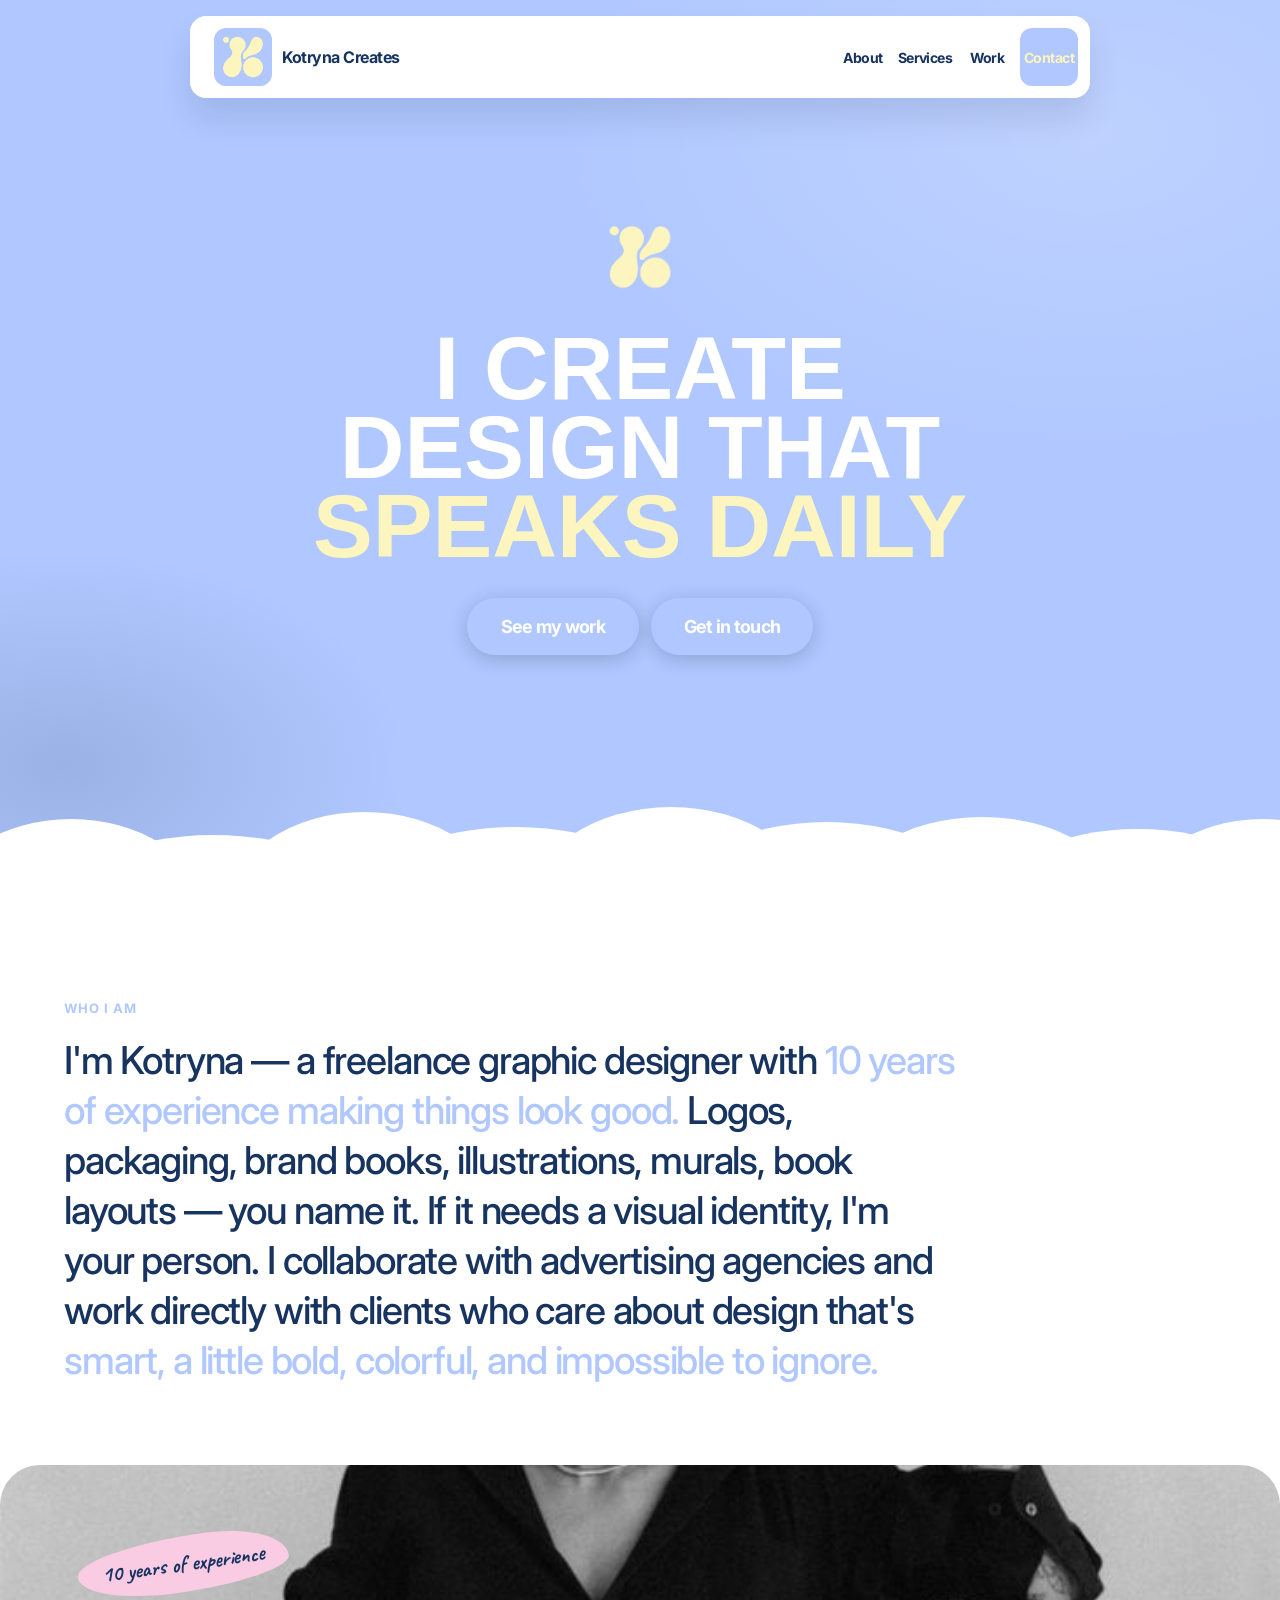
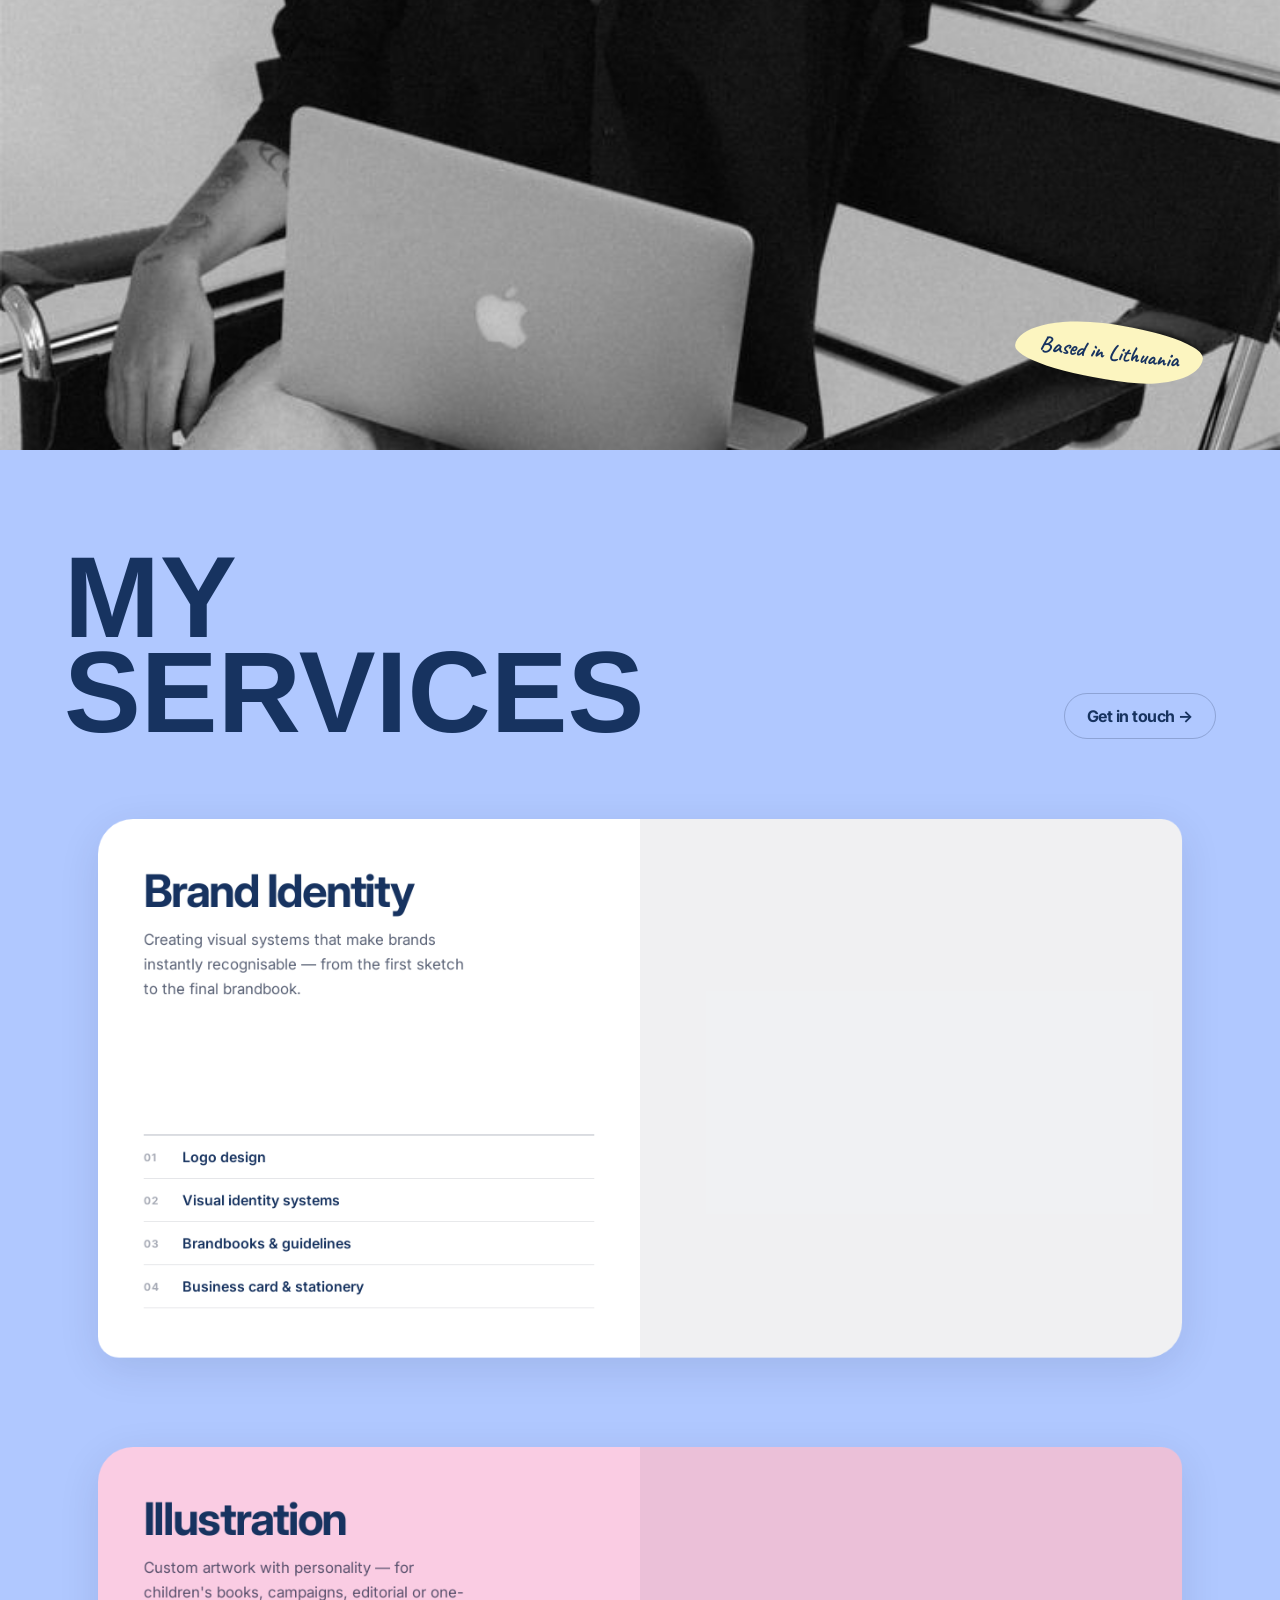
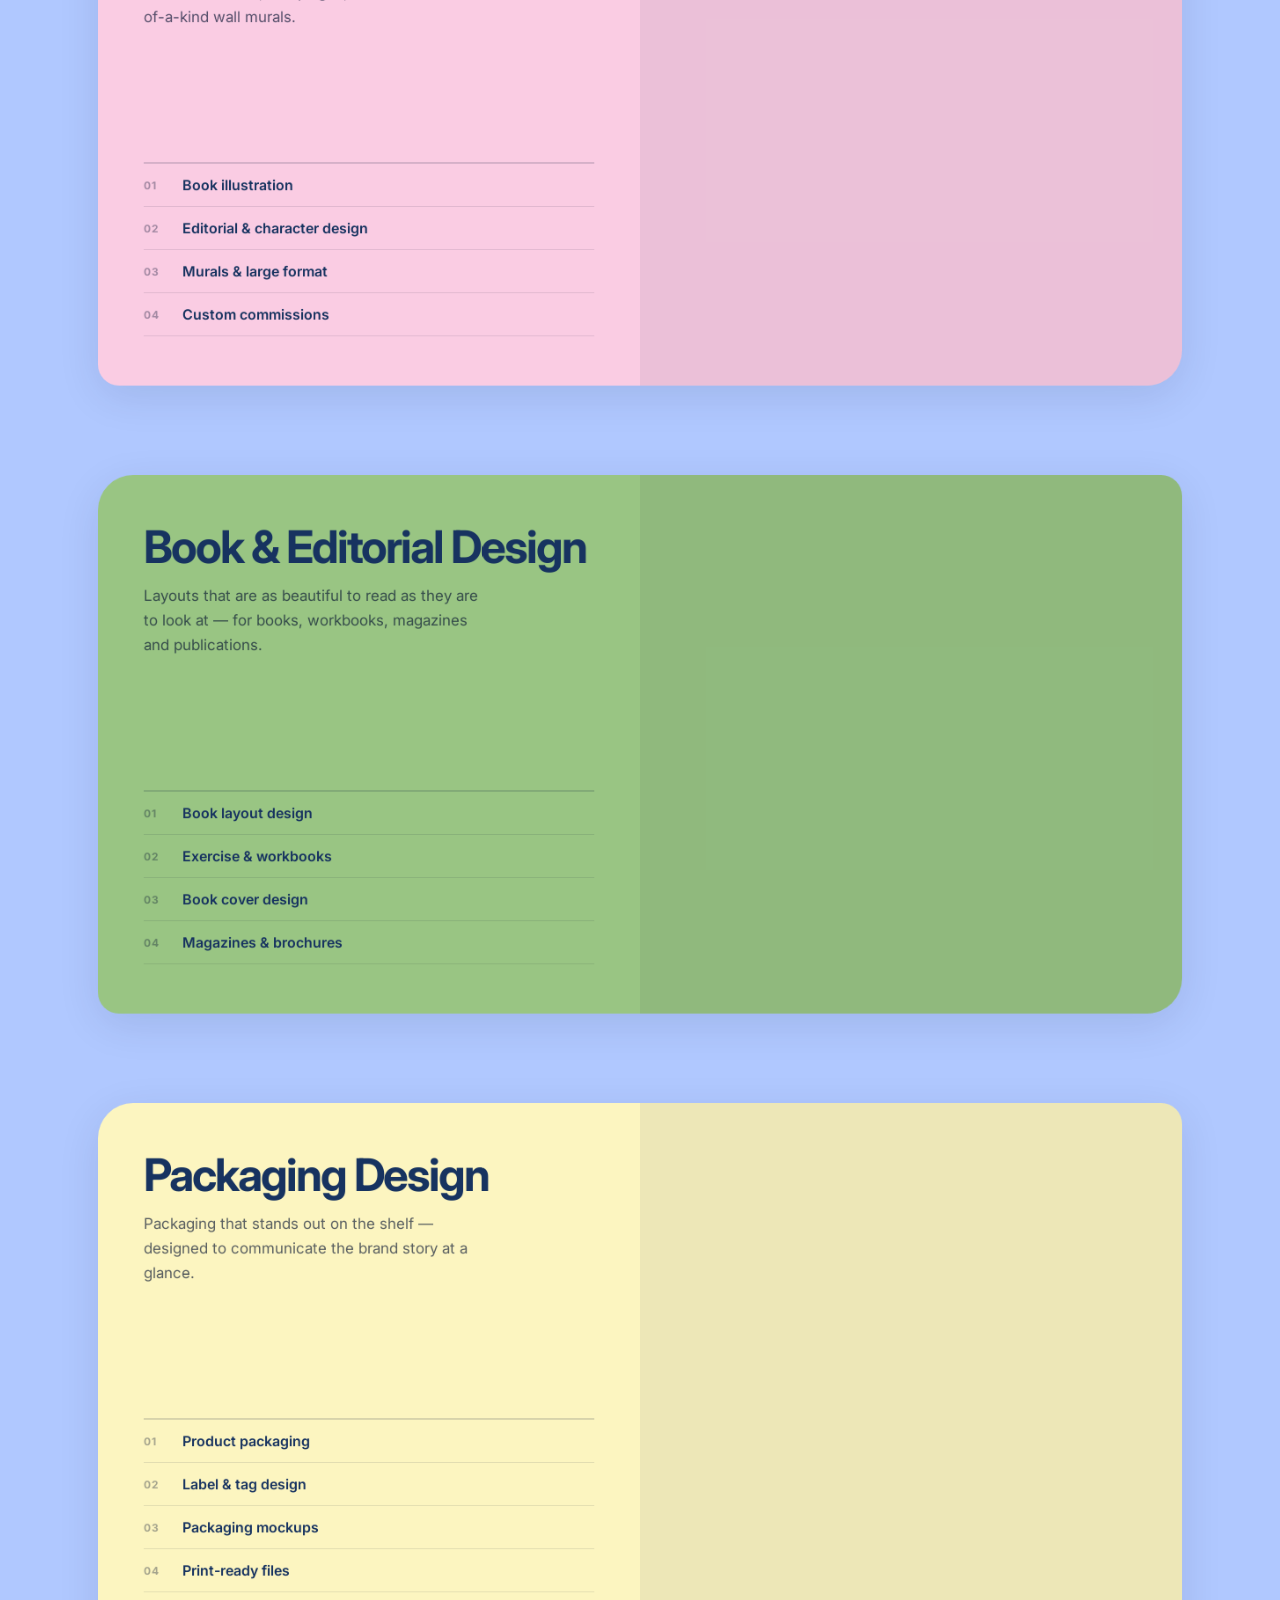
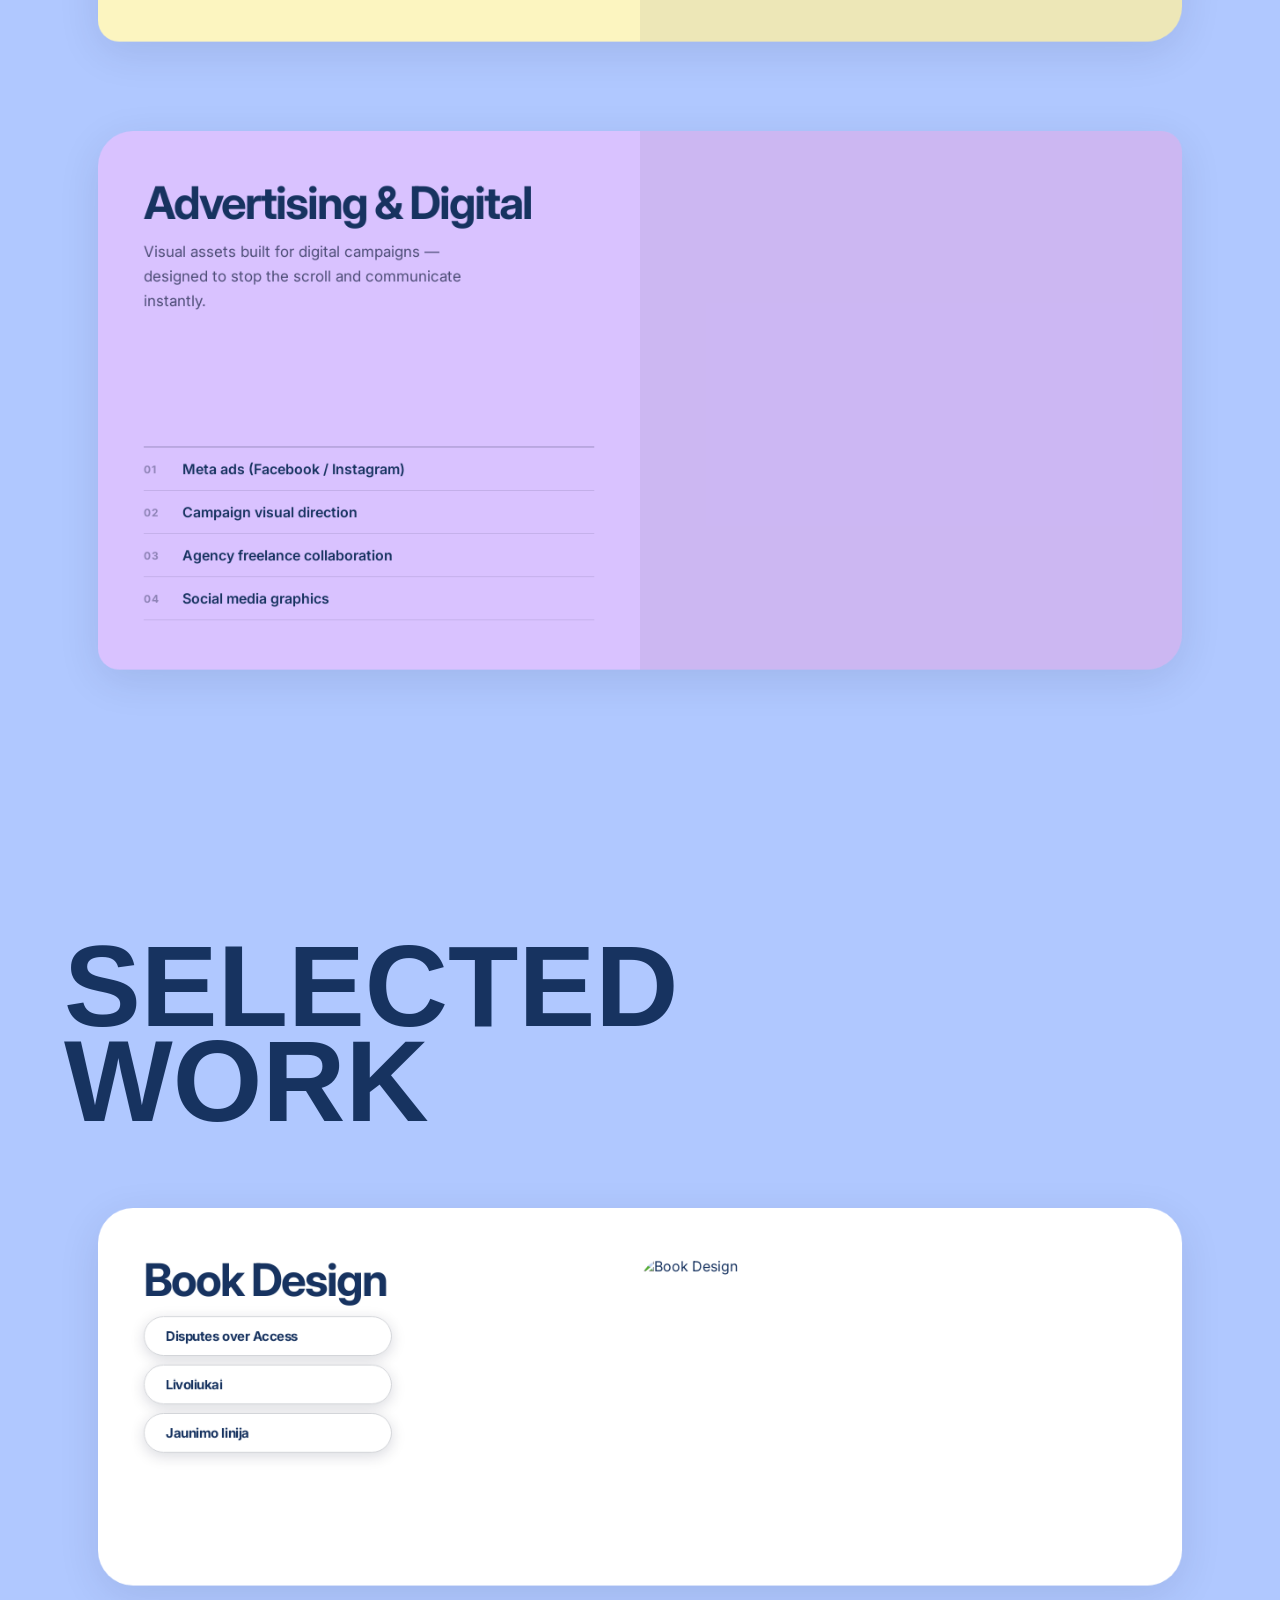
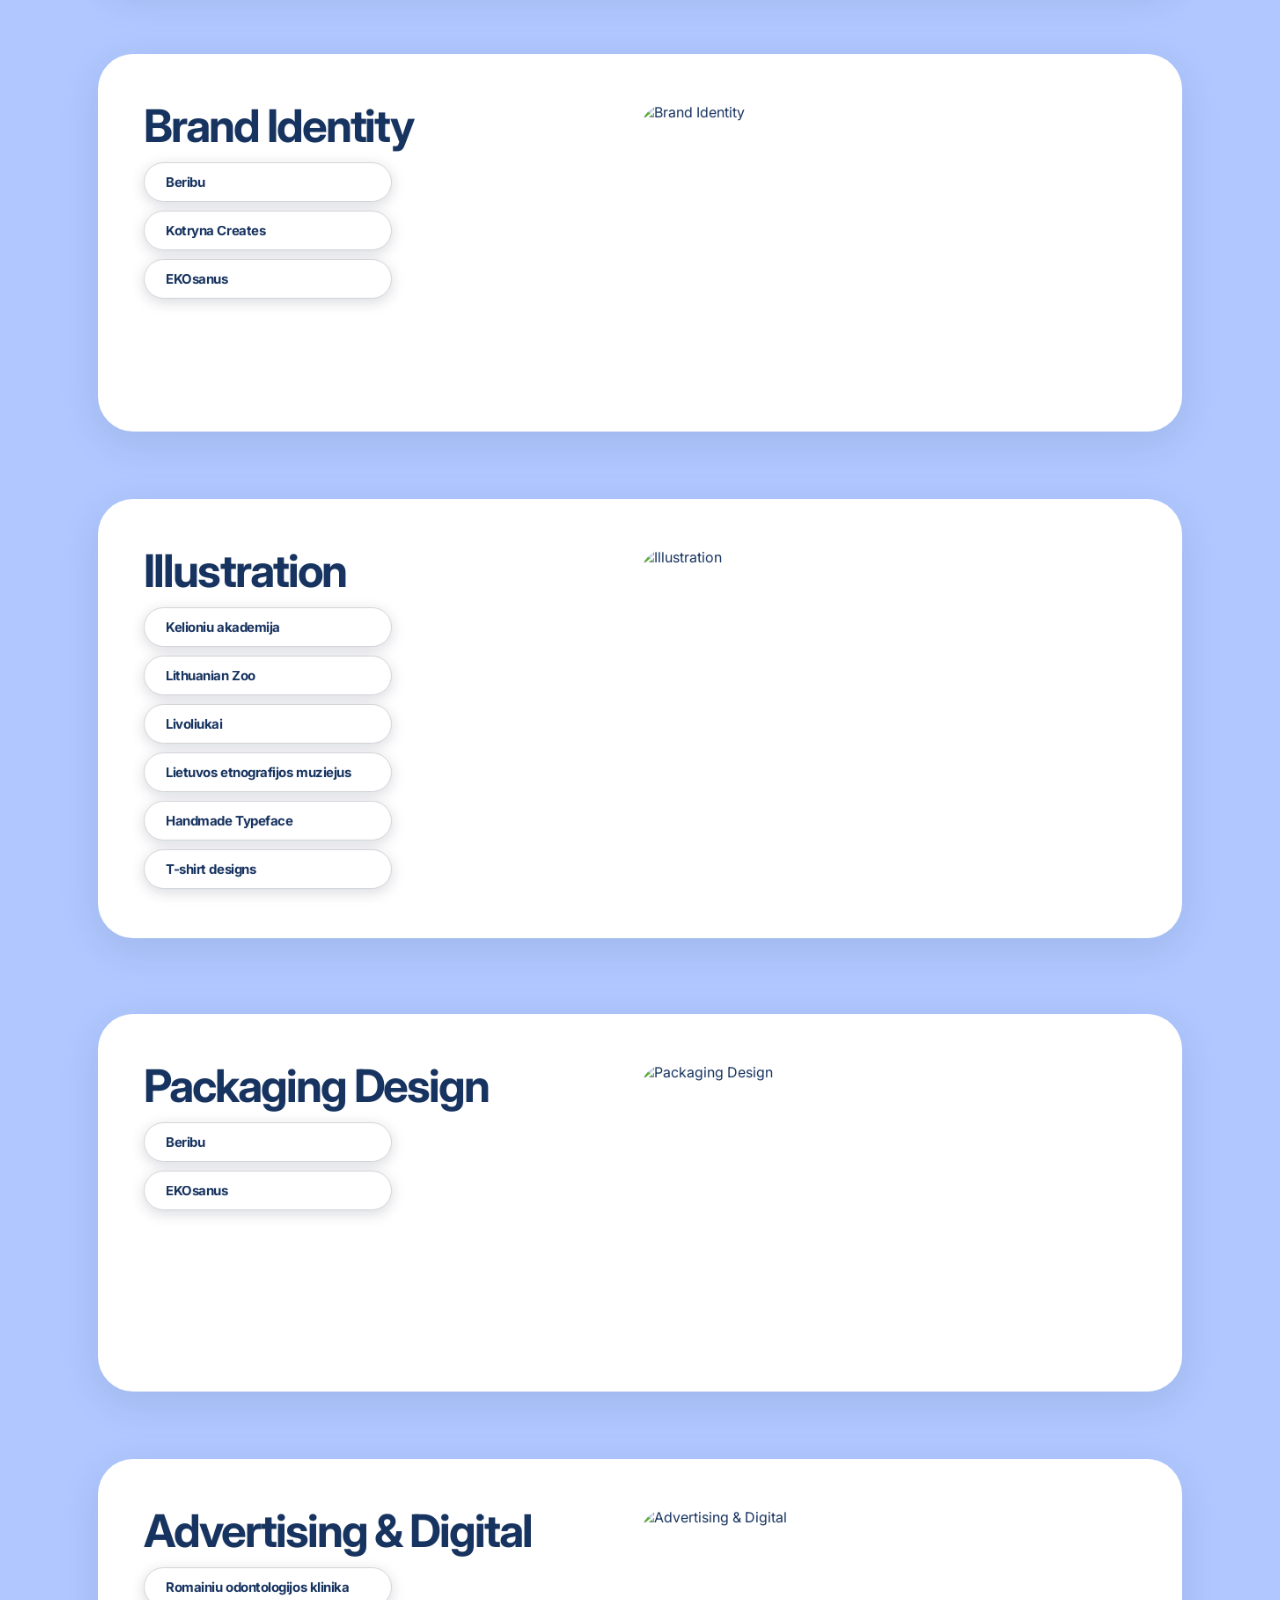
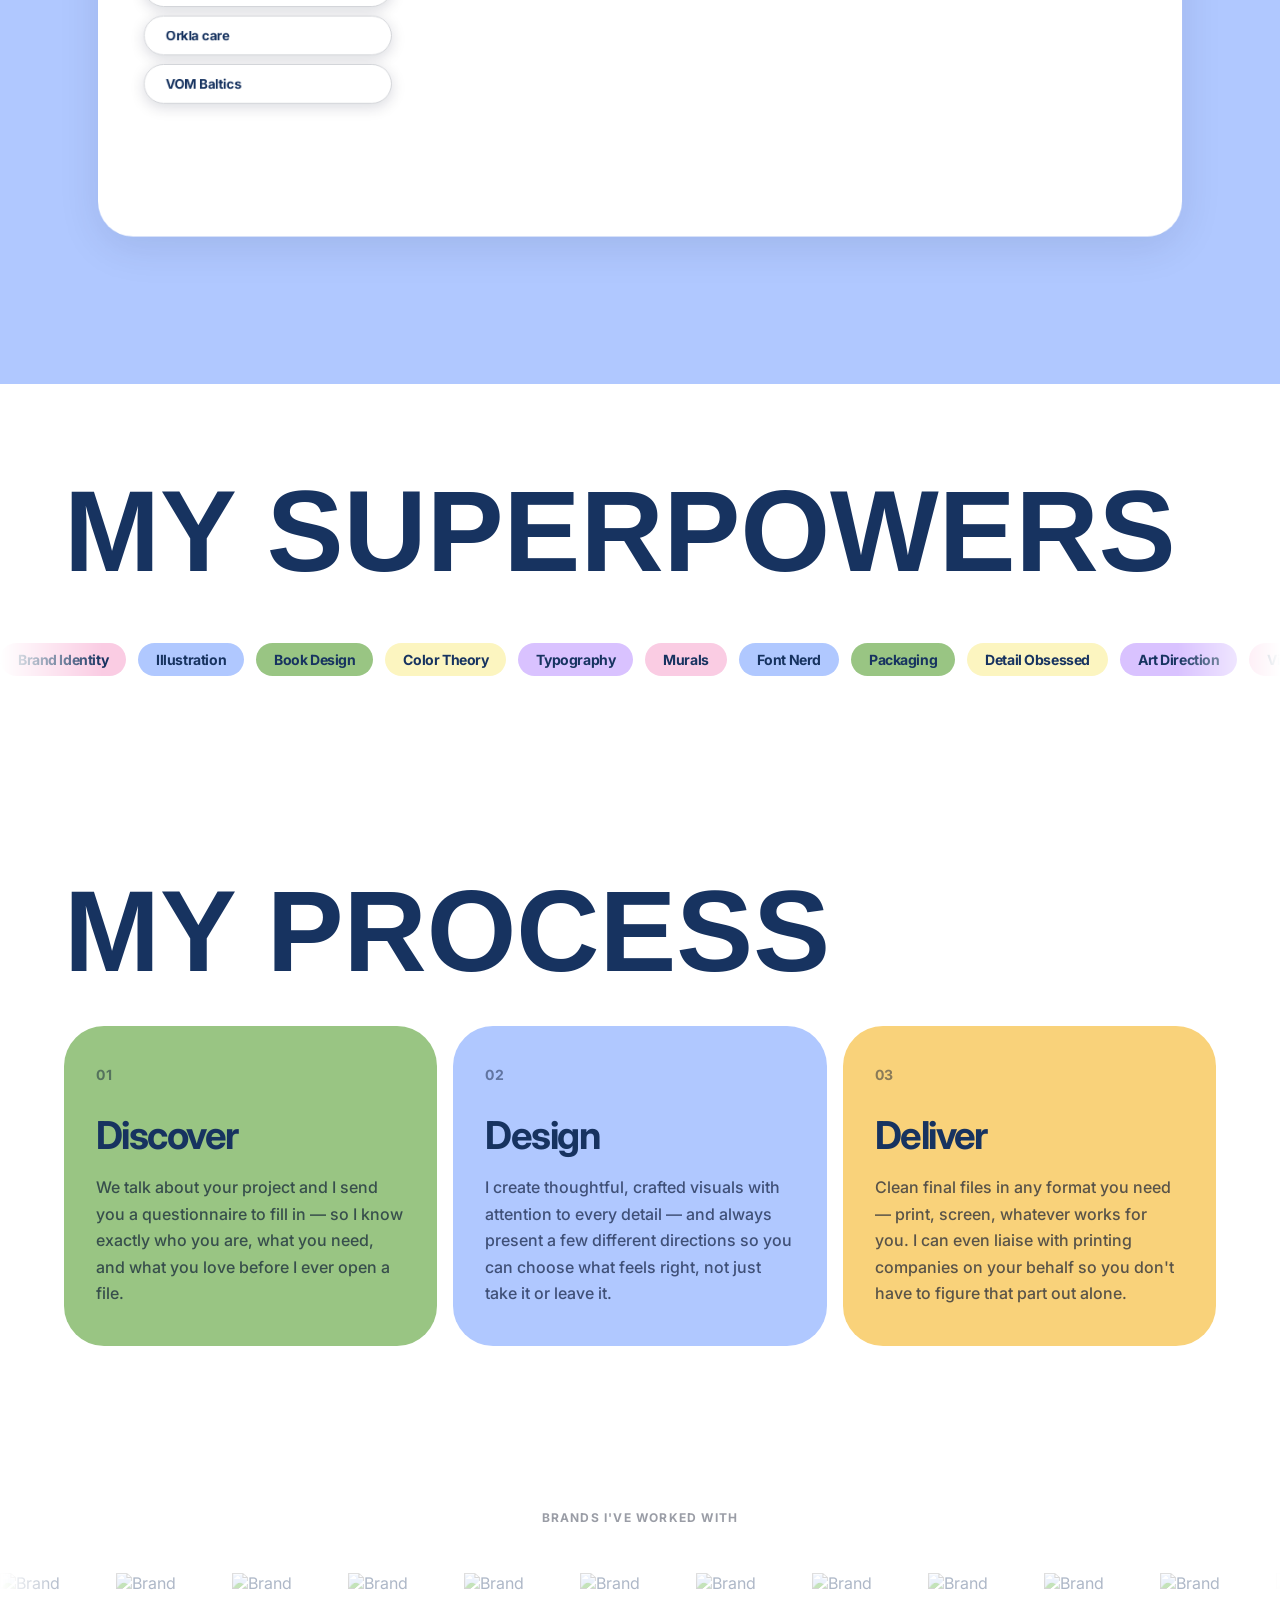
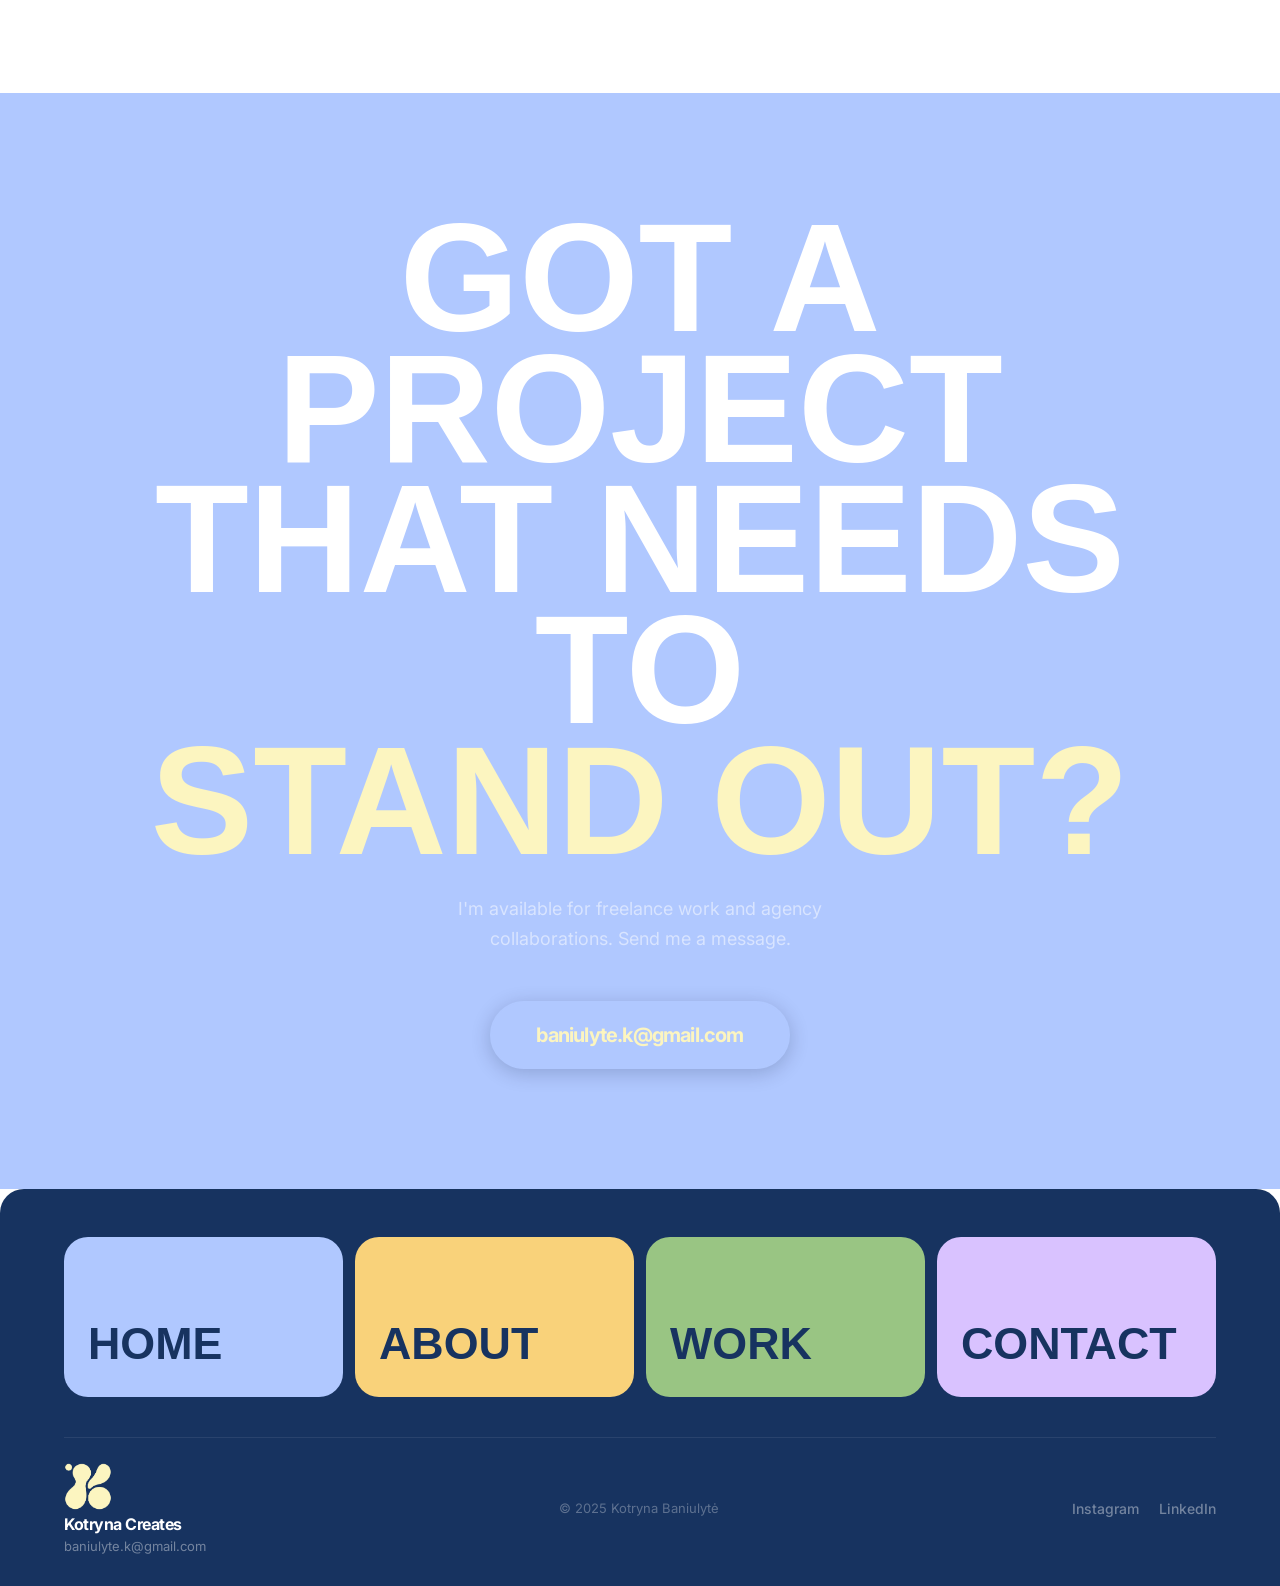
==== index.html @ fbd467f6 "Update work section styling and add project detail pages - Add white colored buttons for all work ca" ====
<!DOCTYPE html>
<html lang="en">
<head>
  <meta charset="UTF-8">
  <meta name="viewport" content="width=device-width, initial-scale=1.0">
  <title>Kotryna Creates · Graphic Designer</title>
  <meta name="description" content="Freelance graphic designer with 10 years of experience — logos, branding, packaging, illustrations, book design and more.">
  <link rel="preconnect" href="https://fonts.googleapis.com">
  <link rel="preconnect" href="https://fonts.gstatic.com" crossorigin>
  <link href="https://fonts.googleapis.com/css2?family=Caveat:wght@400;700&family=Inter:ital,wght@0,400;0,500;0,700;0,900;1,400&display=swap" rel="stylesheet">
  <!-- New Title — the exact display font used in the Lofty Lab template -->
  <link href="https://api.fontshare.com/v2/css?f[]=new-title@700&display=swap" rel="stylesheet">
  <link rel="stylesheet" href="style.css">
</head>
<body>

  <!-- ═══ NAVIGATION ═══ -->
  <header class="nav-wrap">
    <nav class="nav-pill">
      <a href="#" class="nav-logo" id="nav-home">
        <div class="nav-logo-icon"><img src="images/logo.png" alt="K"></div>
        Kotryna Creates
      </a>
      <div class="nav-links">
        <a href="#about"    class="nav-btn nav-btn--green">About</a>
        <a href="#services" class="nav-btn nav-btn--orange">Services</a>
        <a href="#work"     class="nav-btn nav-btn--blue">Work</a>
        <a href="#contact"  class="nav-btn nav-btn--purple nav-btn--active">Contact</a>
      </div>
    </nav>
  </header>

  <!-- ═══ HERO ═══ -->
  <section class="hero" id="top">
    <div class="hero-cloud-bg"></div>
    <div class="hero-inner">
      <img src="images/logo.png" alt="Kotryna Creates" class="hero-logo">
      <h1 class="hero-title">
        <span class="hero-line">I create</span>
        <span class="hero-line">DESIGN THAT</span>
        <span class="hero-line hero-line--accent">SPEAKS daily</span>
      </h1>
      <div class="hero-actions">
        <a href="#work" class="btn-primary">See my work</a>
        <a href="#contact" class="btn-ghost-white">Get in touch</a>
      </div>
    </div>
  </section>

  <!-- ═══ ABOUT ═══ -->
  <!-- Cloud shape lives here so it travels WITH the white section as you scroll -->
  <section class="about-section" id="about">

    <!-- Organic cloud edge — sits at the very top, overlapping the blue hero below -->
    <div class="hero-cloud-edge" aria-hidden="true">
      <svg xmlns="http://www.w3.org/2000/svg" viewBox="0 0 1440 110" preserveAspectRatio="none">
        <ellipse cx="80"   cy="115" rx="145" ry="88"  fill="white"/>
        <ellipse cx="240"  cy="115" rx="175" ry="72"  fill="white"/>
        <ellipse cx="410"  cy="115" rx="152" ry="95"  fill="white"/>
        <ellipse cx="580"  cy="115" rx="180" ry="80"  fill="white"/>
        <ellipse cx="755"  cy="115" rx="160" ry="100" fill="white"/>
        <ellipse cx="930"  cy="115" rx="175" ry="85"  fill="white"/>
        <ellipse cx="1105" cy="115" rx="158" ry="90"  fill="white"/>
        <ellipse cx="1280" cy="115" rx="168" ry="78"  fill="white"/>
        <ellipse cx="1420" cy="115" rx="140" ry="88"  fill="white"/>
        <rect x="0" y="80" width="1440" height="30" fill="white"/>
      </svg>
    </div>

    <div class="container">
      <p class="section-label">Who I am</p>
      <!-- large descriptive text — same style as template's "An LA social media agency..." -->
      <p class="about-bigtext">
        I'm Kotryna — a freelance graphic designer with <em>10 years of experience making things look good.</em> Logos, packaging, brand books, illustrations, murals, book layouts — you name it. If it needs a visual identity, I'm your person. I collaborate with advertising agencies and work directly with clients who care about design that's <em>smart, a little bold, colorful, and impossible to ignore.</em>
      </p>
    </div>

    <!-- full-width portrait photo block -->
    <div class="about-photo-block">
      <div class="about-photo-img">
        <img src="images/portrait.jpg" alt="Kotryna Baniulytė">
      </div>
      <div class="about-tag about-tag--orange">10 years of experience</div>
      <div class="about-tag about-tag--yellow">Based in Lithuania</div>
    </div>
  </section>

  <!-- ═══ SERVICES — sticky stacking cards ═══ -->
  <section class="services-section" id="services">
    <div class="container">
      <div class="section-head">
        <h2 class="section-title">My<br>Services</h2>
        <a href="#contact" class="btn-ghost-dark">Get in touch →</a>
      </div>
    </div>
    <div class="services-stack">

      <div class="svc-card svc-card--white">
        <div class="svc-left">
          <div class="svc-header">
            <h3 class="svc-title">Brand Identity</h3>
            <p class="svc-desc">Creating visual systems that make brands instantly recognisable — from the first sketch to the final brandbook.</p>
          </div>
          <ul class="svc-list">
            <li><span class="svc-num">01</span><span>Logo design</span></li>
            <li><span class="svc-num">02</span><span>Visual identity systems</span></li>
            <li><span class="svc-num">03</span><span>Brandbooks &amp; guidelines</span></li>
            <li><span class="svc-num">04</span><span>Business card &amp; stationery</span></li>
          </ul>
        </div>
        <div class="svc-right svc-right--empty"></div>
      </div>

      <div class="svc-card svc-card--orange">
        <div class="svc-left">
          <div class="svc-header">
            <h3 class="svc-title">Illustration</h3>
            <p class="svc-desc">Custom artwork with personality — for children's books, campaigns, editorial or one-of-a-kind wall murals.</p>
          </div>
          <ul class="svc-list">
            <li><span class="svc-num">01</span><span>Book illustration</span></li>
            <li><span class="svc-num">02</span><span>Editorial &amp; character design</span></li>
            <li><span class="svc-num">03</span><span>Murals &amp; large format</span></li>
            <li><span class="svc-num">04</span><span>Custom commissions</span></li>
          </ul>
        </div>
        <div class="svc-right svc-right--empty"></div>
      </div>

      <div class="svc-card svc-card--green">
        <div class="svc-left">
          <div class="svc-header">
            <h3 class="svc-title">Book &amp; Editorial Design</h3>
            <p class="svc-desc">Layouts that are as beautiful to read as they are to look at — for books, workbooks, magazines and publications.</p>
          </div>
          <ul class="svc-list">
            <li><span class="svc-num">01</span><span>Book layout design</span></li>
            <li><span class="svc-num">02</span><span>Exercise &amp; workbooks</span></li>
            <li><span class="svc-num">03</span><span>Book cover design</span></li>
            <li><span class="svc-num">04</span><span>Magazines &amp; brochures</span></li>
          </ul>
        </div>
        <div class="svc-right svc-right--empty"></div>
      </div>

      <div class="svc-card svc-card--yellow">
        <div class="svc-left">
          <div class="svc-header">
            <h3 class="svc-title">Packaging Design</h3>
            <p class="svc-desc">Packaging that stands out on the shelf — designed to communicate the brand story at a glance.</p>
          </div>
          <ul class="svc-list">
            <li><span class="svc-num">01</span><span>Product packaging</span></li>
            <li><span class="svc-num">02</span><span>Label &amp; tag design</span></li>
            <li><span class="svc-num">03</span><span>Packaging mockups</span></li>
            <li><span class="svc-num">04</span><span>Print-ready files</span></li>
          </ul>
        </div>
        <div class="svc-right svc-right--empty"></div>
      </div>

      <div class="svc-card svc-card--purple">
        <div class="svc-left">
          <div class="svc-header">
            <h3 class="svc-title">Advertising &amp; Digital</h3>
            <p class="svc-desc">Visual assets built for digital campaigns — designed to stop the scroll and communicate instantly.</p>
          </div>
          <ul class="svc-list">
            <li><span class="svc-num">01</span><span>Meta ads (Facebook / Instagram)</span></li>
            <li><span class="svc-num">02</span><span>Campaign visual direction</span></li>
            <li><span class="svc-num">03</span><span>Agency freelance collaboration</span></li>
            <li><span class="svc-num">04</span><span>Social media graphics</span></li>
          </ul>
        </div>
        <div class="svc-right svc-right--empty"></div>
      </div>

    </div>
  </section>

  <!-- ═══ WORK ═══ -->
  <section class="work-section" id="work">
    <div class="container">
      <div class="section-head">
        <h2 class="section-title">Selected<br>Work</h2>
      </div>
    </div>
    <div class="work-stack" id="work-stack"></div>
    </div>
  </section>

  <!-- ═══ SKILLS TICKER — same as template's "superpowers" ticker ═══ -->
  <section class="skills-section">
    <div class="container">
      <h2 class="section-title">My superpowers</h2>
    </div>
    <div class="ticker-mask">
      <ul class="ticker-track">
        <li><span class="chip chip-orange">Brand Identity</span></li>
        <li><span class="chip chip-blue">Illustration</span></li>
        <li><span class="chip chip-green">Book Design</span></li>
        <li><span class="chip chip-yellow">Color Theory</span></li>
        <li><span class="chip chip-purple">Typography</span></li>
        <li><span class="chip chip-orange">Murals</span></li>
        <li><span class="chip chip-blue">Font Nerd</span></li>
        <li><span class="chip chip-green">Packaging</span></li>
        <li><span class="chip chip-yellow">Detail Obsessed</span></li>
        <li><span class="chip chip-purple">Art Direction</span></li>
        <li><span class="chip chip-orange">Visual Storytelling</span></li>
        <li><span class="chip chip-blue">Brandbooks</span></li>
        <li><span class="chip chip-green">Layout Magic</span></li>
        <li><span class="chip chip-yellow">Meta Ads</span></li>
        <li><span class="chip chip-purple">Making Things Pretty</span></li>
        <li><span class="chip chip-orange">Editorial Design</span></li>
        <li><span class="chip chip-blue">Pixel Perfect</span></li>
        <li><span class="chip chip-green">Sketch to Screen</span></li>
        <li><span class="chip chip-yellow">Creative Problem Solving</span></li>
        <li><span class="chip chip-purple">10 Years of Good Taste</span></li>
        <!-- duplicate set for seamless loop -->
        <li><span class="chip chip-orange">Brand Identity</span></li>
        <li><span class="chip chip-blue">Illustration</span></li>
        <li><span class="chip chip-green">Book Design</span></li>
        <li><span class="chip chip-yellow">Color Theory</span></li>
        <li><span class="chip chip-purple">Typography</span></li>
        <li><span class="chip chip-orange">Murals</span></li>
        <li><span class="chip chip-blue">Font Nerd</span></li>
        <li><span class="chip chip-green">Packaging</span></li>
        <li><span class="chip chip-yellow">Detail Obsessed</span></li>
        <li><span class="chip chip-purple">Art Direction</span></li>
        <li><span class="chip chip-orange">Visual Storytelling</span></li>
        <li><span class="chip chip-blue">Brandbooks</span></li>
        <li><span class="chip chip-green">Layout Magic</span></li>
        <li><span class="chip chip-yellow">Meta Ads</span></li>
        <li><span class="chip chip-purple">Making Things Pretty</span></li>
        <li><span class="chip chip-orange">Editorial Design</span></li>
        <li><span class="chip chip-blue">Pixel Perfect</span></li>
        <li><span class="chip chip-green">Sketch to Screen</span></li>
        <li><span class="chip chip-yellow">Creative Problem Solving</span></li>
        <li><span class="chip chip-purple">10 Years of Good Taste</span></li>
      </ul>
    </div>
  </section>

  <!-- ═══ PROCESS — same as template's 3-card process section ═══ -->
  <section class="process-section">
    <div class="container">
      <div class="section-head">
        <h2 class="section-title">My process</h2>
      </div>
      <div class="process-grid">
        <div class="process-card process-card--green reveal">
          <span class="process-num">01</span>
          <p class="process-name">Discover</p>
          <p class="process-desc">We talk about your project and I send you a questionnaire to fill in — so I know exactly who you are, what you need, and what you love before I ever open a file.</p>
        </div>
        <div class="process-card process-card--blue reveal">
          <span class="process-num">02</span>
          <p class="process-name">Design</p>
          <p class="process-desc">I create thoughtful, crafted visuals with attention to every detail — and always present a few different directions so you can choose what feels right, not just take it or leave it.</p>
        </div>
        <div class="process-card process-card--orange reveal">
          <span class="process-num">03</span>
          <p class="process-name">Deliver</p>
          <p class="process-desc">Clean final files in any format you need — print, screen, whatever works for you. I can even liaise with printing companies on your behalf so you don't have to figure that part out alone.</p>
        </div>
      </div>
    </div>
  </section>

  <!-- ═══ BRANDS TICKER ═══ -->
  <section class="brands-section">
    <p class="brands-label">Brands I've worked with</p>
    <div class="brands-mask">
      <ul class="brands-track">
        <li class="brand-logo"><img src="images/brand-logos/Brand-01.png" alt="Brand"></li>
        <li class="brand-logo"><img src="images/brand-logos/Brand-02.png" alt="Brand"></li>
        <li class="brand-logo"><img src="images/brand-logos/Brand-03.png" alt="Brand"></li>
        <li class="brand-logo"><img src="images/brand-logos/Brand-04.png" alt="Brand"></li>
        <li class="brand-logo"><img src="images/brand-logos/Brand-05.png" alt="Brand"></li>
        <li class="brand-logo"><img src="images/brand-logos/Brand-06.png" alt="Brand"></li>
        <li class="brand-logo"><img src="images/brand-logos/Brand-07.png" alt="Brand"></li>
        <li class="brand-logo"><img src="images/brand-logos/Brand-08.png" alt="Brand"></li>
        <li class="brand-logo"><img src="images/brand-logos/Brand-010.png" alt="Brand"></li>
        <li class="brand-logo"><img src="images/brand-logos/Brand-10.png" alt="Brand"></li>
        <li class="brand-logo"><img src="images/brand-logos/Brand-11.png" alt="Brand"></li>
        <li class="brand-logo"><img src="images/brand-logos/Brand-12.png" alt="Brand"></li>
        <li class="brand-logo"><img src="images/brand-logos/Brand-13.png" alt="Brand"></li>
        <li class="brand-logo"><img src="images/brand-logos/Brand-14.png" alt="Brand"></li>
        <li class="brand-logo"><img src="images/brand-logos/Brand-15.png" alt="Brand"></li>
        <li class="brand-logo"><img src="images/brand-logos/Brand-16.png" alt="Brand"></li>
        <li class="brand-logo"><img src="images/brand-logos/Brand-17.png" alt="Brand"></li>
        <li class="brand-logo"><img src="images/brand-logos/Brand-18.png" alt="Brand"></li>
        <li class="brand-logo"><img src="images/brand-logos/Brand-19.png" alt="Brand"></li>
        <!-- duplicate for seamless loop -->
        <li class="brand-logo"><img src="images/brand-logos/Brand-01.png" alt="Brand"></li>
        <li class="brand-logo"><img src="images/brand-logos/Brand-02.png" alt="Brand"></li>
        <li class="brand-logo"><img src="images/brand-logos/Brand-03.png" alt="Brand"></li>
        <li class="brand-logo"><img src="images/brand-logos/Brand-04.png" alt="Brand"></li>
        <li class="brand-logo"><img src="images/brand-logos/Brand-05.png" alt="Brand"></li>
        <li class="brand-logo"><img src="images/brand-logos/Brand-06.png" alt="Brand"></li>
        <li class="brand-logo"><img src="images/brand-logos/Brand-07.png" alt="Brand"></li>
        <li class="brand-logo"><img src="images/brand-logos/Brand-08.png" alt="Brand"></li>
        <li class="brand-logo"><img src="images/brand-logos/Brand-010.png" alt="Brand"></li>
        <li class="brand-logo"><img src="images/brand-logos/Brand-10.png" alt="Brand"></li>
        <li class="brand-logo"><img src="images/brand-logos/Brand-11.png" alt="Brand"></li>
        <li class="brand-logo"><img src="images/brand-logos/Brand-12.png" alt="Brand"></li>
        <li class="brand-logo"><img src="images/brand-logos/Brand-13.png" alt="Brand"></li>
        <li class="brand-logo"><img src="images/brand-logos/Brand-14.png" alt="Brand"></li>
        <li class="brand-logo"><img src="images/brand-logos/Brand-15.png" alt="Brand"></li>
        <li class="brand-logo"><img src="images/brand-logos/Brand-16.png" alt="Brand"></li>
        <li class="brand-logo"><img src="images/brand-logos/Brand-17.png" alt="Brand"></li>
        <li class="brand-logo"><img src="images/brand-logos/Brand-18.png" alt="Brand"></li>
        <li class="brand-logo"><img src="images/brand-logos/Brand-19.png" alt="Brand"></li>
      </ul>
    </div>
  </section>

  <!-- ═══ CONTACT CTA — same as template's "Ready to be famous?" ═══ -->
  <section class="cta-section" id="contact">
    <div class="cta-inner container">
      <h2 class="cta-title">
        Got a project<br>that needs to<br>
        <span class="cta-keyword">stand out?</span>
      </h2>
      <p class="cta-sub">I'm available for freelance work and agency collaborations. Send me a message.</p>
      <a href="mailto:baniulyte.k@gmail.com" class="btn-primary btn-primary--large">baniulyte.k@gmail.com</a>
    </div>
  </section>

  <!-- ═══ FOOTER — same as template ═══ -->
  <footer class="footer">
    <div class="container">
      <div class="footer-cards">
        <a class="footer-card footer-card--blue"   href="#top">Home</a>
        <a class="footer-card footer-card--orange" href="#about">About</a>
        <a class="footer-card footer-card--green"  href="#work">Work</a>
        <a class="footer-card footer-card--purple" href="#contact">Contact</a>
      </div>
      <div class="footer-bottom">
        <div class="footer-id">
          <img src="images/logo.png" alt="Kotryna Creates logo" class="footer-logo">
          <span class="footer-name">Kotryna Creates</span>
          <a href="mailto:baniulyte.k@gmail.com" class="footer-email">baniulyte.k@gmail.com</a>
        </div>
        <span class="footer-copy">© 2025 Kotryna Baniulytė</span>
        <div class="footer-socials">
          <a href="https://www.instagram.com/kotryna.creates/" target="_blank" rel="noopener">Instagram</a>
          <a href="https://www.linkedin.com/in/kotryna-baniulyt%C4%97-553287295/" target="_blank" rel="noopener">LinkedIn</a>
        </div>
      </div>
    </div>
  </footer>

  <!-- PROJECT MODAL -->
  <div class="modal" id="modal" aria-hidden="true">
    <div class="modal-backdrop" id="modal-backdrop"></div>
    <div class="modal-box">
      <button class="modal-close" id="modal-close">✕</button>
      <div id="modal-content"></div>
    </div>
  </div>

  <script src="script.js"></script>
</body>
</html>
---- style.css ----
/* ═══════════════════════════════════════════
   KOTRYNA CREATES — rebuilt to match Lofty Lab
   Exact color tokens, fonts and layout from the template source
   ═══════════════════════════════════════════ */

/* ── RESET ── */
*, *::before, *::after { box-sizing: border-box; margin: 0; padding: 0; }
html { scroll-behavior: smooth; -webkit-font-smoothing: antialiased; }
img  { display: block; max-width: 100%; }
a    { text-decoration: none; color: inherit; }
ul   { list-style: none; }

/* ── DESIGN TOKENS — new colour palette ── */
:root {
  --blue:    #b0c8ff;
  --blue-bg: #b0c8ff;
  --orange:  #facce3;   /* blush pink */
  --green:   #99c583;   /* sage green */
  --yellow:  #fcf5c0;   /* cream */
  --purple:  #d9c2ff;   /* lavender */
  --amber:   #f9d27a;   /* warm amber */
  --navy:    #173360;   /* dark navy */
  --dark:    #173360;
  --grey:    #596078;
  --lgrey:   #9a9da6;
  --border:  #d3d5d9;
  --bg:      #f1f2f3;
  --white:   #ffffff;
  --on-orange: #173360;
  --on-green:  #173360;
  --on-yellow: #173360;
  --on-purple: #173360;
  --font-title: 'New Title', sans-serif;
  --font-body:  'Inter', sans-serif;
  --font-hand:  'Caveat', cursive;
}

body { font-family: var(--font-body); background: var(--white); color: var(--navy); overflow-x: hidden; }

.container { max-width: 1200px; margin: 0 auto; padding: 0 24px; }

/* ═══ NAVIGATION ═══ */
.nav-wrap {
  position: fixed; top: 0; left: 0; right: 0; z-index: 100;
  padding: 16px 24px; display: flex; justify-content: center; pointer-events: none;
}
.nav-pill {
  pointer-events: all;
  background: var(--white);
  border-radius: 16px;
  box-shadow: 0 20px 32px rgba(3,15,46,0.1);
  padding: 12px 12px 12px 24px;
  display: flex; align-items: center; justify-content: space-between;
  gap: 32px; width: 100%; max-width: 900px;
}
.nav-logo { font-weight: 700; font-size: 16px; color: var(--navy); letter-spacing: -0.03em; white-space: nowrap; }
.nav-links { display: flex; align-items: center; gap: 4px; }
.nav-btn {
  display: flex; align-items: center; justify-content: center;
  width: 58px; height: 58px; border-radius: 12px;
  font-weight: 700; font-size: 14px; letter-spacing: -0.04em; color: var(--navy);
  transition: background 0.2s, color 0.2s; text-align: center;
}
.nav-btn--active, .nav-btn:hover { background: var(--blue); color: var(--white); }

/* ═══ BUTTONS ═══ */
.btn-primary {
  display: inline-flex; align-items: center;
  background: var(--blue); color: var(--white);
  font-weight: 700; font-size: 18px; letter-spacing: -0.04em;
  padding: 16px 32px; border-radius: 100px; border: 2px solid var(--navy);
  transition: transform 0.2s, box-shadow 0.2s; box-shadow: 0 4px 20px rgba(3,15,46,0.2);
}
.btn-primary:hover { transform: translateY(-3px); box-shadow: 0 10px 32px rgba(3,15,46,0.28); }
.btn-primary--large { font-size: 20px; padding: 20px 44px; }

.btn-ghost-white {
  display: inline-flex; align-items: center;
  background: transparent; color: var(--white);
  font-weight: 700; font-size: 18px; letter-spacing: -0.04em;
  padding: 16px 32px; border-radius: 100px; border: 1px solid rgba(255,255,255,0.5);
  transition: background 0.2s, border-color 0.2s;
}
.btn-ghost-white:hover { background: rgba(255,255,255,0.15); border-color: var(--white); }

.btn-ghost-dark {
  display: inline-flex; align-items: center;
  background: transparent; color: var(--navy);
  font-weight: 700; font-size: 16px; letter-spacing: -0.03em;
  padding: 12px 22px; border-radius: 100px; border: 1px solid rgba(3,15,46,0.2);
  transition: background 0.2s, color 0.2s, border-color 0.2s;
  flex-shrink: 0; align-self: flex-end;
}
.btn-ghost-dark:hover { background: var(--blue); color: var(--white); border-color: var(--navy); }

/* ═══ SHARED ═══ */
.section-label { font-size: 13px; font-weight: 700; letter-spacing: 0.08em; text-transform: uppercase; color: var(--blue); margin-bottom: 20px; }

.section-head { display: flex; align-items: flex-end; justify-content: space-between; gap: 24px; margin-bottom: 48px; }

.section-title {
  font-family: var(--font-title);
  font-size: clamp(72px, 9vw, 150px);
  font-weight: 700; line-height: 0.82; letter-spacing: 0em;
  text-transform: uppercase; color: var(--navy);
}

.chip { display: inline-block; font-weight: 700; font-size: 14px; letter-spacing: -0.03em; padding: 8px 18px; border-radius: 24px; white-space: nowrap; }
.chip-blue   { background: var(--blue);   color: var(--navy); }
.chip-orange { background: var(--orange); color: var(--on-orange); }
.chip-green  { background: var(--green);  color: var(--on-green); }
.chip-yellow { background: var(--yellow); color: var(--on-yellow); }
.chip-purple { background: var(--purple); color: var(--on-purple); }

/* ═══ CLOUD DIVIDER ═══ */
.cloud-divider { position: absolute; bottom: -2px; left: 0; right: 0; display: flex; align-items: flex-end; pointer-events: none; z-index: 2; }
.cloud-blob { flex: 1; height: 80px; border-radius: 50% 50% 0 0; }
.cloud-blob--wide { flex: 1.5; height: 60px; }
.cloud-divider--white .cloud-blob { background: var(--white); }
.cloud-divider--dark  .cloud-blob { background: var(--blue); }

/* ═══ HERO ═══ */
.hero { position: relative; min-height: 100vh; background: var(--blue-bg); display: flex; flex-direction: column; justify-content: center; overflow: hidden; }
.hero-cloud-bg {
  position: absolute; inset: 0; pointer-events: none;
  background: radial-gradient(ellipse 65% 55% at 85% 15%, rgba(255,255,255,0.18) 0%, transparent 65%),
              radial-gradient(ellipse 45% 40% at 5% 85%,  rgba(3,15,46,0.12)    0%, transparent 60%);
}
.hero-inner {
  position: relative; z-index: 2;
  max-width: 1200px; margin: 0 auto; width: 100%;
  padding: 100px 24px 120px;
  height: 100%;
  display: flex; flex-direction: column;
  align-items: center; justify-content: center;
  text-align: center;
}

.hero-title {
  font-family: var(--font-title);
  font-size: clamp(44px, 7vw, 100px);
  font-weight: 700; line-height: 0.88; letter-spacing: 0em;
  text-transform: uppercase; color: var(--white);
  margin-bottom: 32px; display: flex; flex-direction: column;
}
.hero-line { display: block; opacity: 0; transform: translateY(32px); animation: slideUp 0.7s cubic-bezier(0.22,1,0.36,1) forwards; }
.hero-line:nth-child(1) { animation-delay: 0.1s; }
.hero-line:nth-child(2) { animation-delay: 0.25s; }
.hero-line:nth-child(3) { animation-delay: 0.4s; }
.hero-line--accent { color: var(--yellow); }
@keyframes slideUp { to { opacity: 1; transform: none; } }

.hero-actions { display: flex; gap: 12px; flex-wrap: wrap; opacity: 0; animation: slideUp 0.6s ease forwards 0.6s; }

/* ═══ ABOUT ═══ */
.about-section { background: var(--white); padding: 100px 0 0; }

.about-bigtext {
  font-size: clamp(22px, 3vw, 40px);
  font-weight: 500; line-height: 1.3; letter-spacing: -0.03em;
  color: var(--navy); margin-bottom: 40px; max-width: 900px;
}
.about-bigtext em { font-style: normal; color: var(--blue); }

.about-photo-block {
  position: relative; margin-top: 80px;
  height: 65vh; min-height: 480px; max-height: 700px;
  overflow: hidden; border-radius: 40px 40px 0 0;
}
.about-photo-img { width: 100%; height: 100%; background: var(--bg); }
.about-photo-img img { width: 100%; height: 100%; object-fit: cover; }

.about-tag {
  position: absolute;
  font-family: var(--font-hand);
  font-size: 22px;
  font-weight: 700;
  padding: 14px 24px;
  white-space: nowrap;
}

/* Organic blob shapes — inspired by the K logo's fluid rounded forms */
.about-tag--orange {
  background: var(--orange);
  color: var(--on-orange);
  top: 12%;
  left: 6%;
  transform: rotate(-8deg);
  border-radius: 62% 38% 55% 45% / 48% 60% 40% 52%;
}

.about-tag--yellow {
  background: var(--yellow);
  color: var(--on-yellow);
  bottom: 12%;
  right: 6%;
  transform: rotate(7deg);
  border-radius: 45% 55% 38% 62% / 58% 42% 58% 42%;
}

/* ═══ WORK ═══ */
.work-section { background: var(--blue-bg); padding: 100px 0 120px; }
.work-section .section-head { margin-bottom: 56px; }
.work-stack { padding: 0 24px; }

.work-card {
  position: sticky; top: 90px;
  background: var(--white); border-radius: 40px;
  padding: 56px 52px; overflow: hidden;
  display: grid; grid-template-columns: 1fr 1fr;
  margin-bottom: 16px;
  box-shadow: 0 12px 48px rgba(3,15,46,0.10);
  will-change: transform; transform-origin: center top;
}
.work-card:nth-child(1) { z-index: 1; }
.work-card:nth-child(2) { z-index: 2; }
.work-card:nth-child(3) { z-index: 3; }
.work-card:nth-child(4) { z-index: 4; }
.work-card:nth-child(5) { z-index: 5; }
.work-card:last-child { margin-bottom: 0; }

.work-header { display: flex; flex-direction: column; gap: 16px; }
.work-category { font-weight: 700; font-size: clamp(32px, 4vw, 56px); letter-spacing: -0.04em; color: var(--navy); line-height: 1; }
.work-projects { display: flex; flex-direction: column; max-width: 50%; }
.work-projects li { display: flex; align-items: center; gap: 12px; padding: 12px 24px; background: var(--blue); color: var(--white); border-radius: 100px; border: none; margin-bottom: 10px; font-size: 15px; font-weight: 700; letter-spacing: -0.03em; cursor: pointer; transition: transform 0.2s, box-shadow 0.2s; box-shadow: 0 4px 16px rgba(3,15,46,0.15); }
.work-projects li:hover { transform: translateY(-2px); box-shadow: 0 8px 24px rgba(3,15,46,0.25); }
.work-projects li:last-child { margin-bottom: 0; }
.work-icon { display: none; }

/* Color variants for work project buttons */
.work-projects--green li   { background: var(--white);  color: var(--navy); border: 1px solid var(--border); }
.work-projects--white li   { background: var(--white);  color: var(--navy); border: 1px solid var(--border); }
.work-projects--orange li  { background: var(--white);  color: var(--navy); border: 1px solid var(--border); }
.work-projects--yellow li  { background: var(--white);  color: var(--navy); border: 1px solid var(--border); }
.work-projects--purple li  { background: var(--white);  color: var(--navy); border: 1px solid var(--border); }

.work-image { overflow: hidden; border-radius: 32px; aspect-ratio: 16 / 9; }
.work-image img { width: 100%; height: 100%; object-fit: cover; transition: transform 0.6s; }
.work-card:hover .work-image img { transform: scale(1.04); }

/* same slide-in values as the template */
.card[data-dir="left"]  { opacity: 0; transform: translate3d(-180px, 0, 0) scale(0.85); transition: transform 0.75s cubic-bezier(0.34,1.2,0.64,1), opacity 0.5s ease; }
.card[data-dir="right"] { opacity: 0; transform: translate3d(180px, 0, 0)  scale(0.85); transition: transform 0.75s cubic-bezier(0.34,1.2,0.64,1), opacity 0.5s ease; }
.card[data-dir].in-view { opacity: 1; transform: translate3d(0,0,0) scale(1); }

.card { display: flex; flex-direction: column; border-radius: 24px; overflow: hidden; background: var(--bg); cursor: pointer; will-change: transform; transition: transform 0.35s cubic-bezier(0.34,1.56,0.64,1); }
.card:hover { transform: translateY(-8px) scale(1.01); }

.card-img { position: relative; aspect-ratio: 4 / 3; overflow: hidden; background: var(--white); }
.card-img img { width: 100%; height: 100%; object-fit: cover; transition: transform 0.5s; }
.card:hover .card-img img { transform: scale(1.06); }
.card-img--empty { display: flex; align-items: center; justify-content: center; background: linear-gradient(135deg, #e8e8e8, #d8d8d8); font-size: 13px; color: #bbb; font-weight: 600; letter-spacing: 0.03em; }

.card-ov { position: absolute; inset: 0; display: flex; align-items: center; justify-content: center; background: rgba(3,15,46,0); font-weight: 700; font-size: 15px; color: transparent; transition: background 0.3s, color 0.3s; }
.card:hover .card-ov { background: rgba(3,15,46,0.42); color: var(--white); }

.card-info { padding: 20px 24px; display: flex; flex-direction: column; gap: 6px; }
.card-cat  { font-size: 12px; font-weight: 700; letter-spacing: 0.06em; text-transform: uppercase; color: var(--lgrey); }
.card-name { font-size: 20px; font-weight: 700; letter-spacing: -0.04em; color: var(--navy); line-height: 1.1; }
.card-year { font-size: 13px; color: var(--lgrey); }

/* ═══ SERVICES ═══ */
.services-section { background: var(--blue-bg); padding-top: 100px; }
.services-section .section-head { margin-bottom: 56px; }
.services-stack { padding: 0 24px 120px; }

.svc-card {
  position: sticky; top: 90px;
  height: 68vh; min-height: 460px;
  border-radius: 40px 24px; overflow: hidden;
  display: grid; grid-template-columns: 1fr 1fr;
  margin-bottom: 16px;
  box-shadow: 0 12px 48px rgba(3,15,46,0.10);
  will-change: transform; transform-origin: center top;
}
.svc-card:nth-child(1) { z-index: 1; }
.svc-card:nth-child(2) { z-index: 2; }
.svc-card:nth-child(3) { z-index: 3; }
.svc-card:nth-child(4) { z-index: 4; }
.svc-card:nth-child(5) { z-index: 5; }
.svc-card:last-child   { margin-bottom: 0; }

.svc-card--blue   { background: var(--blue); }
.svc-card--orange { background: var(--orange); }
.svc-card--green  { background: var(--green); }
.svc-card--yellow { background: var(--yellow); }
.svc-card--purple { background: var(--purple); }

.svc-left { padding: 56px 52px; display: flex; flex-direction: column; justify-content: space-between; gap: 40px; }
.svc-header { display: flex; flex-direction: column; gap: 16px; }
.svc-title { font-weight: 700; font-size: clamp(32px, 4vw, 56px); letter-spacing: -0.04em; color: var(--navy); line-height: 1; }
.svc-desc  { font-size: 17px; line-height: 1.65; color: rgba(3,15,46,0.65); max-width: 380px; }
.svc-list  { border-top: 2px solid rgba(3,15,46,0.15); }
.svc-list li { display: flex; align-items: center; gap: 16px; padding: 14px 0; border-bottom: 1px solid rgba(3,15,46,0.10); font-size: 16px; font-weight: 600; color: var(--navy); }
.svc-num   { font-size: 12px; font-weight: 700; letter-spacing: 0.05em; color: rgba(3,15,46,0.35); min-width: 28px; }
.svc-right { overflow: hidden; }
.svc-right img { width: 100%; height: 100%; object-fit: cover; transition: transform 0.6s; }
.svc-card:hover .svc-right img { transform: scale(1.04); }
.svc-right--empty { background: rgba(3,15,46,0.06); }

/* ═══ SKILLS TICKER ═══ */
.skills-section { background: var(--white); padding: 100px 0; }
.skills-section .section-title { margin-bottom: 56px; }
.ticker-mask {
  overflow: hidden;
  mask-image: linear-gradient(90deg, transparent 0%, black 8%, black 92%, transparent 100%);
  -webkit-mask-image: linear-gradient(90deg, transparent 0%, black 8%, black 92%, transparent 100%);
}
.ticker-track { display: flex; gap: 12px; width: max-content; animation: ticker 28s linear infinite; padding: 8px 0; }
@keyframes ticker { from { transform: translateX(0); } to { transform: translateX(-50%); } }

/* ═══ PROCESS ═══ */
.process-section { background: var(--white); padding: 100px 0; }
.process-grid { display: grid; grid-template-columns: repeat(3, 1fr); gap: 16px; }
.process-card { border-radius: 40px; padding: 40px 32px; display: flex; flex-direction: column; gap: 20px; min-height: 320px; }
.process-card--green  { background: var(--green); }
.process-card--blue   { background: var(--blue); }
.process-card--orange { background: var(--amber); }
.process-num  { font-size: 14px; font-weight: 700; letter-spacing: 0.05em; color: rgba(3,15,46,0.45); }
.process-name { font-size: clamp(28px, 3vw, 40px); font-weight: 700; letter-spacing: -0.04em; color: var(--navy); line-height: 1; margin-top: auto; }
.process-desc { font-size: 16px; line-height: 1.65; color: rgba(3,15,46,0.65); font-weight: 500; }

/* ═══ CTA ═══ */
.cta-section { background: var(--blue); padding: 120px 24px; text-align: center; }
.cta-inner   { display: flex; flex-direction: column; align-items: center; }
.cta-eyebrow { font-size: 13px; font-weight: 700; letter-spacing: 0.08em; text-transform: uppercase; color: rgba(255,255,255,0.4); margin-bottom: 24px; }
.cta-title { font-family: var(--font-title); font-size: clamp(72px, 12vw, 160px); font-weight: 700; line-height: 0.85; text-transform: uppercase; color: var(--white); margin-bottom: 28px; }
.cta-pill-row { display: block; }
.cta-pill { display: inline-block; background: var(--white); color: var(--navy); border-radius: 100px; padding: 0 24px; }
.cta-sub { font-size: 18px; color: rgba(255,255,255,0.5); max-width: 440px; line-height: 1.65; margin-bottom: 48px; }
.cta-section .btn-primary { background: var(--blue); border-color: var(--blue); color: var(--yellow); }
.cta-section .btn-primary:hover { background: var(--white); border-color: var(--white); }

/* ═══ FOOTER ═══ */
.footer { background: var(--dark); border-radius: 24px 24px 0 0; padding: 48px 0 32px; }
.footer-cards { display: grid; grid-template-columns: repeat(4, 1fr); gap: 12px; margin-bottom: 40px; }
.footer-card { display: flex; align-items: flex-end; padding: 28px 24px; border-radius: 24px; font-family: var(--font-title); font-size: clamp(28px, 3.5vw, 56px); font-weight: 700; text-transform: uppercase; color: var(--navy); min-height: 160px; transition: transform 0.2s, box-shadow 0.2s; }
.footer-card:hover { transform: translateY(-5px); box-shadow: 0 12px 32px rgba(0,0,0,0.3); }
.footer-card--blue   { background: var(--blue); }
.footer-card--orange { background: var(--amber); }
.footer-card--green  { background: var(--green); }
.footer-card--purple { background: var(--purple); }
.footer-bottom { display: flex; align-items: center; justify-content: space-between; padding-top: 24px; border-top: 1px solid rgba(255,255,255,0.08); }
.footer-id { display: flex; flex-direction: column; gap: 4px; }
.footer-name  { font-weight: 700; font-size: 16px; color: var(--white); letter-spacing: -0.03em; }
.footer-email { font-size: 13px; color: rgba(255,255,255,0.4); transition: color 0.2s; }
.footer-email:hover { color: var(--white); }
.footer-copy  { font-size: 13px; color: rgba(255,255,255,0.3); }
.footer-socials { display: flex; gap: 20px; }
.footer-socials a { font-size: 14px; font-weight: 500; color: rgba(255,255,255,0.4); transition: color 0.2s; }
.footer-socials a:hover { color: var(--white); }

/* ═══ MODAL ═══ */
.modal { position: fixed; inset: 0; z-index: 200; display: flex; align-items: center; justify-content: center; opacity: 0; pointer-events: none; transition: opacity 0.25s; }
.modal.open { opacity: 1; pointer-events: all; }
.modal-backdrop { position: absolute; inset: 0; background: rgba(3,15,46,0.75); backdrop-filter: blur(8px); cursor: pointer; }
.modal-box { position: relative; z-index: 1; background: var(--white); border-radius: 40px; max-width: 900px; width: calc(100% - 48px); max-height: 88vh; overflow-y: auto; padding: 48px; transform: scale(0.9) translateY(32px); transition: transform 0.4s cubic-bezier(0.34,1.56,0.64,1); }
.modal.open .modal-box { transform: none; }
.modal-close { position: absolute; top: 20px; right: 20px; width: 40px; height: 40px; border-radius: 50%; background: var(--bg); border: none; font-size: 17px; cursor: pointer; display: flex; align-items: center; justify-content: center; color: var(--navy); transition: background 0.2s; }
.modal-close:hover { background: var(--border); }
.modal-meta { display: flex; gap: 12px; margin-bottom: 12px; }
.modal-cat  { font-size: 12px; font-weight: 700; letter-spacing: 0.06em; text-transform: uppercase; color: var(--grey); background: var(--bg); padding: 4px 12px; border-radius: 100px; }
.modal-year { font-size: 14px; color: var(--lgrey); }
.modal-title { font-family: var(--font-title); font-size: clamp(36px, 5vw, 64px); text-transform: uppercase; color: var(--navy); margin-bottom: 24px; line-height: 0.9; }
.modal-desc  { font-size: 16px; line-height: 1.7; color: var(--grey); margin-bottom: 32px; }
.modal-images { display: grid; grid-template-columns: repeat(auto-fit, minmax(240px, 1fr)); gap: 16px; }
.modal-images img { width: 100%; border-radius: 16px; object-fit: cover; }

/* ═══ SCROLL REVEAL ═══ */
.reveal { opacity: 0; transform: translateY(36px); transition: opacity 0.65s ease, transform 0.65s ease; }
.reveal.visible { opacity: 1; transform: none; }

/* ═══ RESPONSIVE ═══ */
@media (max-width: 900px) {
  .svc-card { grid-template-columns: 1fr; height: auto; min-height: auto; }
  .svc-right { height: 260px; order: -1; }
  .svc-left  { padding: 40px 32px; gap: 28px; }
  .process-grid { grid-template-columns: 1fr; }
  .footer-cards { grid-template-columns: repeat(2, 1fr); }
}
@media (max-width: 768px) {
  .nav-btn { width: auto; padding: 8px 14px; }
  .hero-title { font-size: clamp(60px, 18vw, 120px); }
  .work-grid { grid-template-columns: 1fr; }
  .about-photo-block { height: 50vh; }
  .section-head { flex-direction: column; align-items: flex-start; }
  .footer-cards { grid-template-columns: repeat(2, 1fr); }
  .footer-bottom { flex-direction: column; gap: 16px; text-align: center; }
  .cta-title { font-size: clamp(56px, 14vw, 100px); }
}

/* ═══ LOGO ═══ */
/* Nav: navy circle wraps the yellow logo so it's visible on white */
.nav-logo {
  display: flex;
  align-items: center;
  gap: 10px;
  font-weight: 700;
  font-size: 16px;
  color: var(--navy);
  letter-spacing: -0.03em;
  white-space: nowrap;
}

.nav-logo-icon {
  width: 58px;
  height: 58px;
  background: var(--blue);
  border-radius: 12px;
  display: flex;
  align-items: center;
  justify-content: center;
  padding: 8px;
  flex-shrink: 0;
}

.nav-logo-icon img {
  width: 100%;
  height: 100%;
  object-fit: contain;
}

/* Footer: logo shows naturally on dark background */
.footer-logo {
  width: 48px;
  height: 48px;
  object-fit: contain;
}

/* Hero logo — sits above the title text */
.hero-logo {
  width: 64px;
  height: 64px;
  object-fit: contain;
  margin-bottom: 24px;
  opacity: 0;
  animation: slideUp 0.6s cubic-bezier(0.22, 1, 0.36, 1) forwards 0.0s;
}

/* Hero buttons — turn yellow on hover */
.hero .btn-primary {
  transition: transform 0.2s, box-shadow 0.2s, background 0.2s, border-color 0.2s, color 0.2s;
}
.hero .btn-primary:hover {
  background: var(--yellow);
  border-color: var(--yellow);
  color: var(--navy);
}

.hero .btn-ghost-white {
  transition: background 0.2s, border-color 0.2s, color 0.2s;
}
.hero .btn-ghost-white:hover {
  background: var(--yellow);
  border-color: var(--yellow);
  color: var(--navy);
}

/* Remove border on hero primary button */
.hero .btn-primary {
  border-color: transparent;
}

/* Match shadow on both hero buttons */
.hero .btn-ghost-white {
  box-shadow: 0 4px 20px rgba(3,15,46,0.2);
}

/* Remove border from hero ghost button */
.hero .btn-ghost-white {
  border-color: transparent;
}

.hero-title { align-items: center; }
.hero-actions { justify-content: center; }

/* ═══ HERO STICKY + PARALLAX — same as template ═══
   Hero sticks at the top while the white about section
   scrolls over it from below, hiding it underneath */
.hero {
  position: sticky;
  top: 0;
  height: 100vh;
  z-index: 1;
}

/* About and everything after sits on top of the sticky hero */
.about-section,
.work-section,
.services-section,
.skills-section,
.process-section,
.brands-section,
.cta-section,
.footer {
  position: relative;
  z-index: 2;
}

/* ═══ ORGANIC CLOUD EDGE ═══
   Lives at the top of the about section so it moves WITH the white
   section as you scroll — not stuck inside the sticky hero */
.hero-cloud-edge {
  position: absolute;
  top: -108px;       /* pulls the SVG upward to overlap the blue hero */
  left: 0;
  right: 0;
  line-height: 0;    /* removes any gap below inline SVG */
  z-index: 3;
  pointer-events: none;
}

.hero-cloud-edge svg {
  width: 100%;
  height: 110px;
  display: block;
}

/* Remove old cloud-divider styles that are no longer used */
.cloud-divider { display: none; }

.hero-logo { margin-bottom: 40px; }

/* About section — blue button, turns yellow on hover */
.about-section .btn-ghost-dark {
  background: var(--blue);
  border-color: var(--blue);
  color: var(--white);
}
.about-section .btn-ghost-dark:hover {
  background: var(--yellow);
  border-color: var(--yellow);
  color: var(--navy);
}

/* Nav Contact button — blue bg + yellow text, inverts on hover */
.nav-btn--active {
  background: var(--blue);
  color: var(--yellow);
  transition: background 0.2s, color 0.2s;
}
.nav-btn--active:hover {
  background: var(--yellow);
  color: var(--blue);
}

/* CTA keyword — yellow text, no background */
.cta-keyword {
  color: var(--yellow);
  display: block;
}

/* CTA email button — turns yellow on hover */
.cta-section .btn-primary:hover {
  background: var(--yellow);
  border-color: var(--yellow);
  color: var(--navy);
  transform: translateY(-3px);
}

/* ═══ BRANDS TICKER ═══ */
.brands-section {
  background: var(--white);
  padding: 64px 0;
}

.brands-label {
  font-size: 12px;
  font-weight: 700;
  letter-spacing: 0.1em;
  text-transform: uppercase;
  color: var(--lgrey);
  text-align: center;
  margin-bottom: 40px;
}

.brands-mask {
  overflow: hidden;
  mask-image: linear-gradient(90deg, transparent 0%, black 5%, black 95%, transparent 100%);
  -webkit-mask-image: linear-gradient(90deg, transparent 0%, black 5%, black 95%, transparent 100%);
}

.brands-track {
  display: flex;
  align-items: center;
  gap: 56px;
  width: max-content;
  animation: brands-scroll 28s linear infinite;
  padding: 8px 0;
  list-style: none;
  will-change: transform;
}

@keyframes brands-scroll {
  0%   { transform: translateX(0); }
  100% { transform: translateX(-50%); }
}

/* Placeholder logo blocks — grey rounded rectangles */
.brand-logo {
  height: 48px;
  width: auto;
  flex-shrink: 0;
  display: flex;
  align-items: center;
}

.brand-logo img {
  height: 48px;
  width: auto;
  max-width: 160px;
  object-fit: contain;
  opacity: 0.35;
  transition: opacity 0.3s;
  display: block;
}

.brand-logo img:hover {
  opacity: 0.35;
}

/* Hover image — fades in over the cover on hover */
.card-img-hover {
  position: absolute;
  inset: 0;
  width: 100%;
  height: 100%;
  object-fit: cover;
  opacity: 0;
  transition: opacity 0.45s ease;
}
.card:hover .card-img-hover { opacity: 1; }

/* White layer that fades in on hover — sits under the hover image,
   covering the cover so transparent PNGs show on white */
.card-img::before {
  content: '';
  position: absolute;
  inset: 0;
  background: var(--white);
  opacity: 0;
  z-index: 1;
  transition: opacity 0.45s ease;
}
.card:hover .card-img::before { opacity: 1; }

/* Ensure hover image is above the white layer */
.card-img-hover { z-index: 2; }

/* Ensure overlay stays on top of everything */
.card-ov { z-index: 3; }

/* Services stack background matches the blue section */
.services-stack { background: var(--blue-bg); }

.svc-card--white { background: var(--white); }
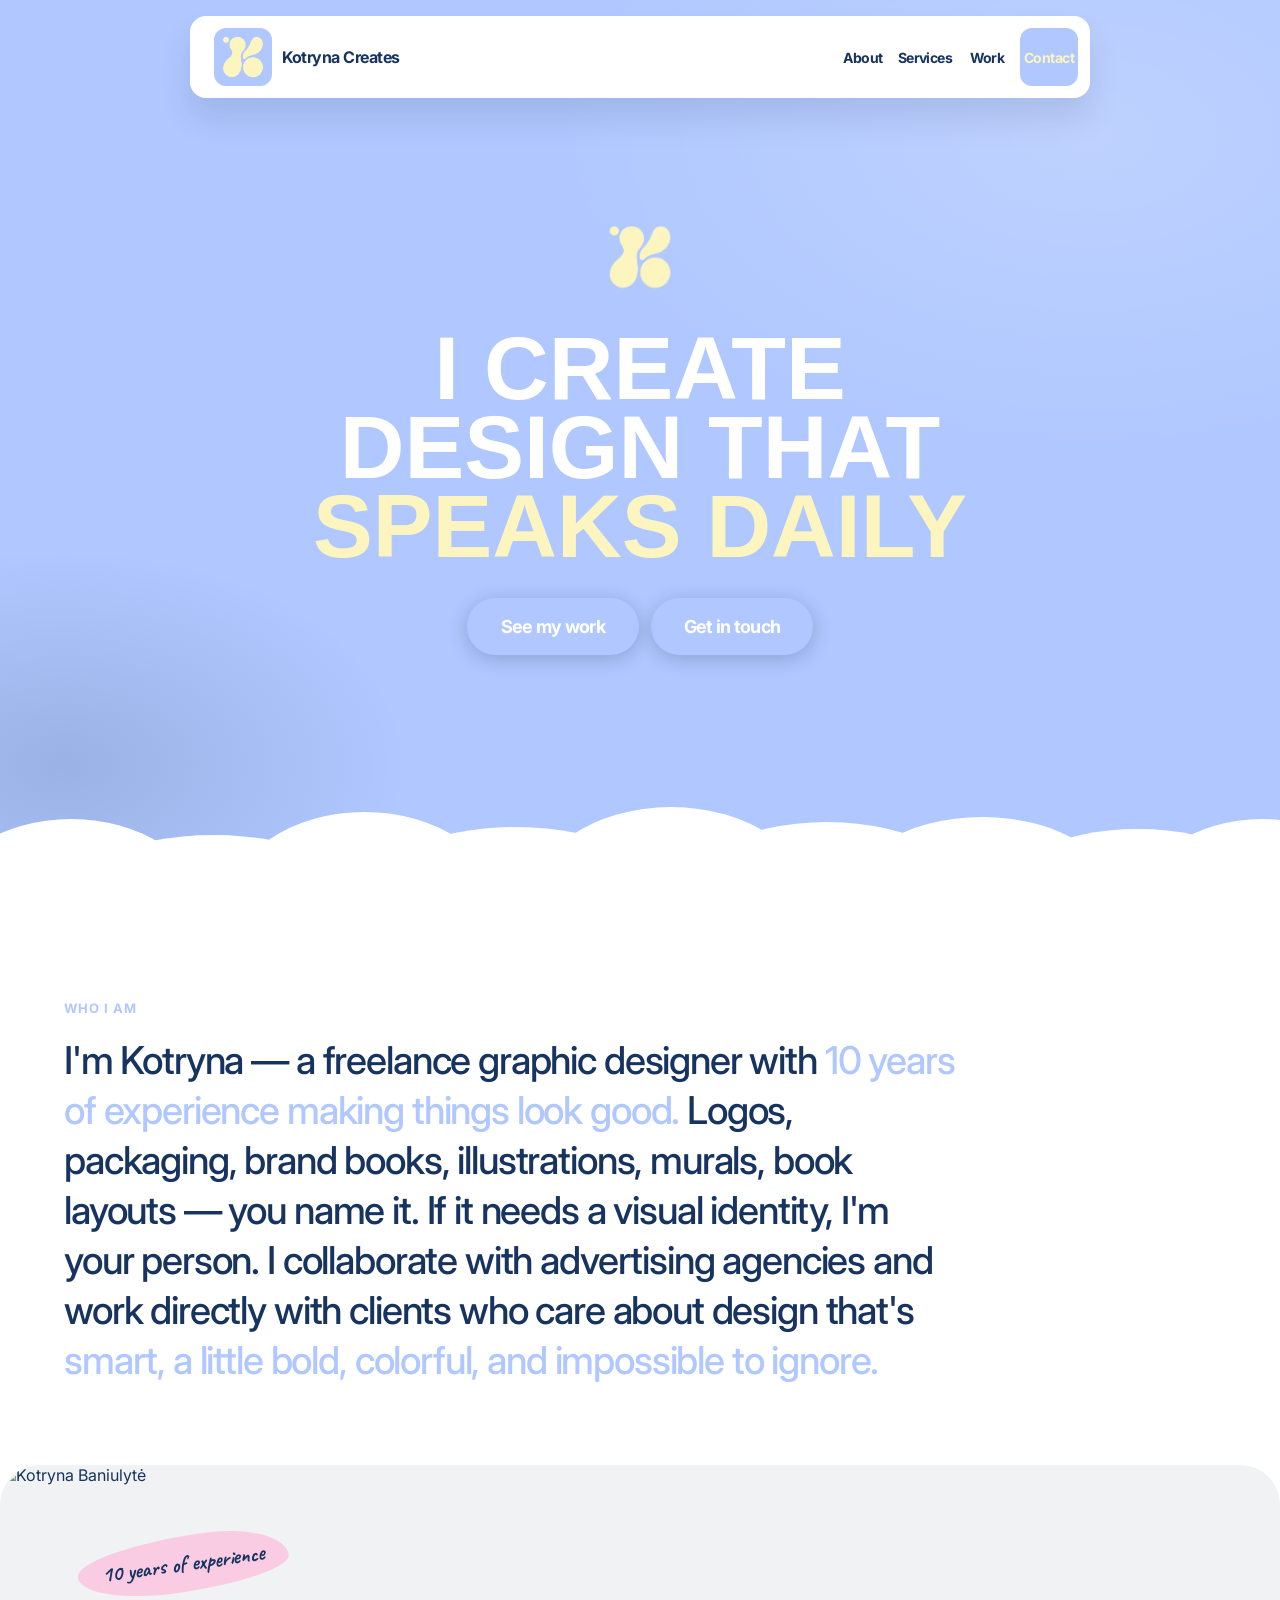
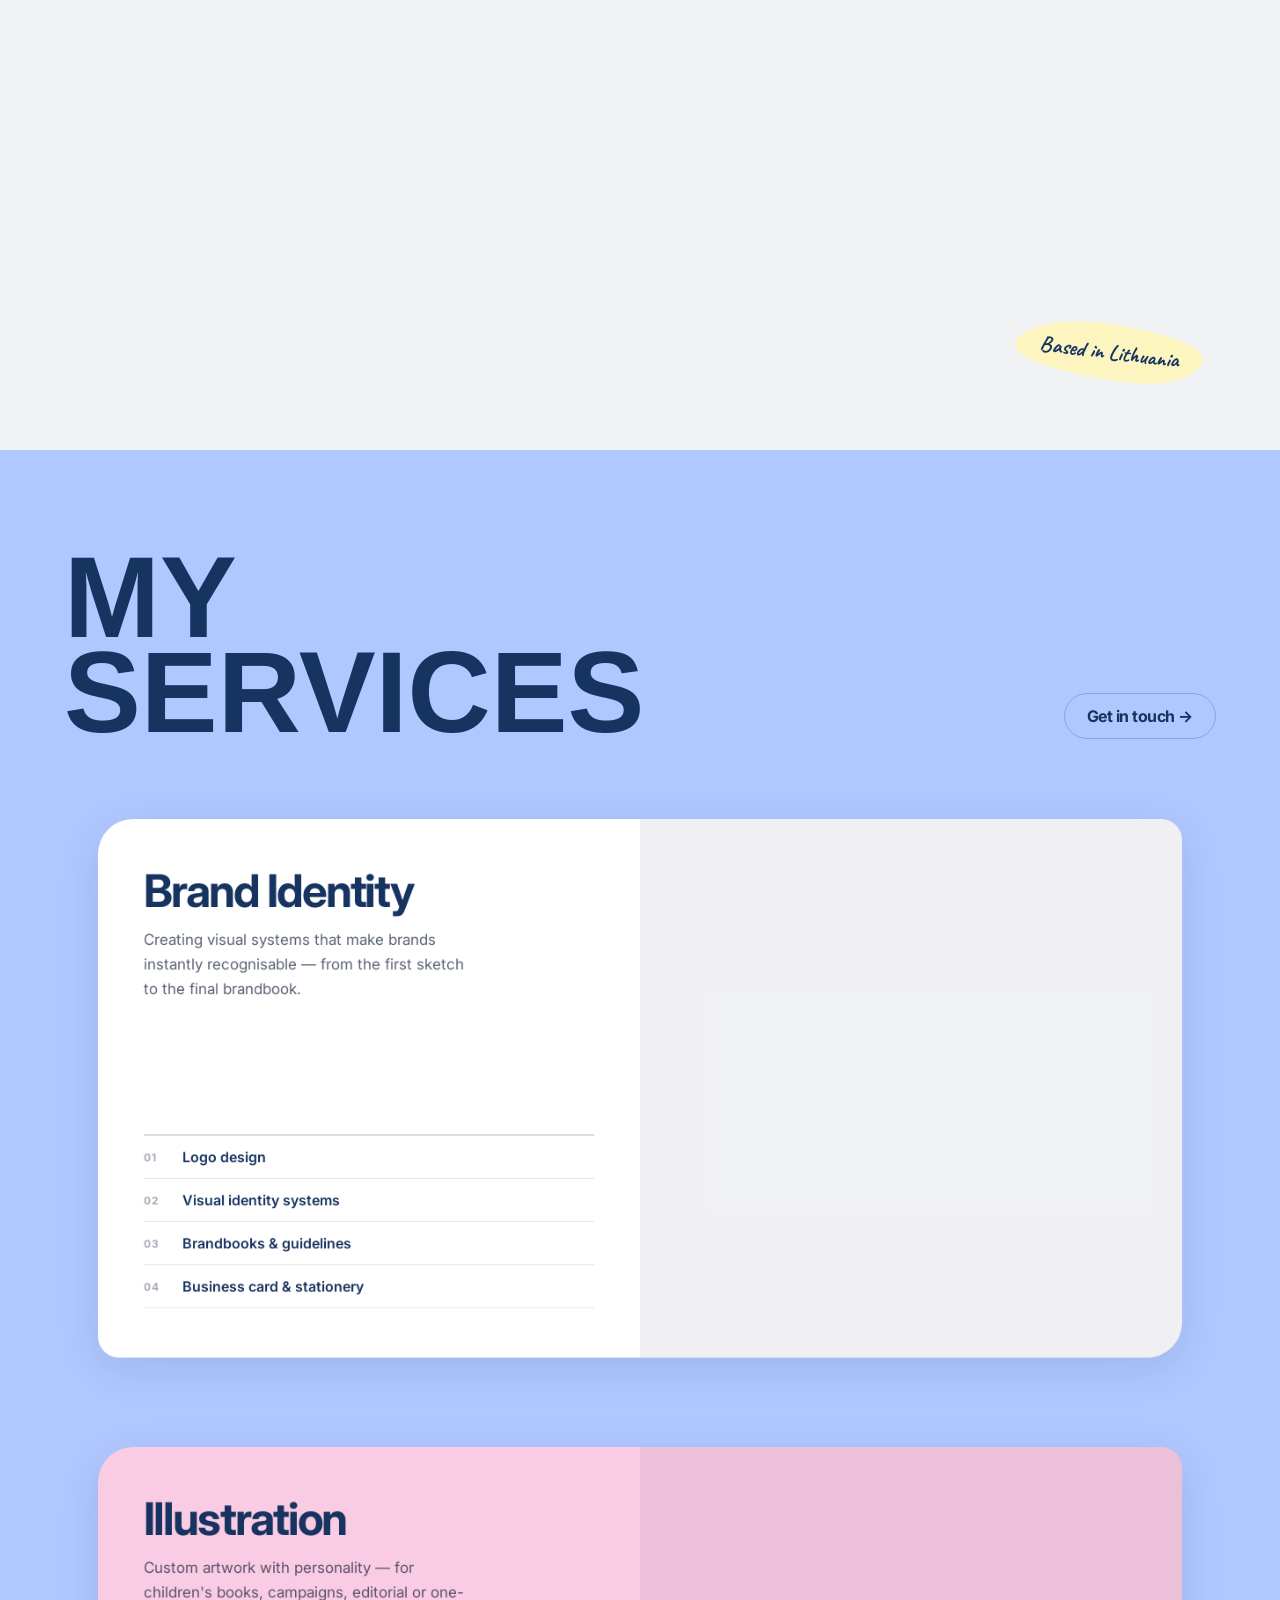
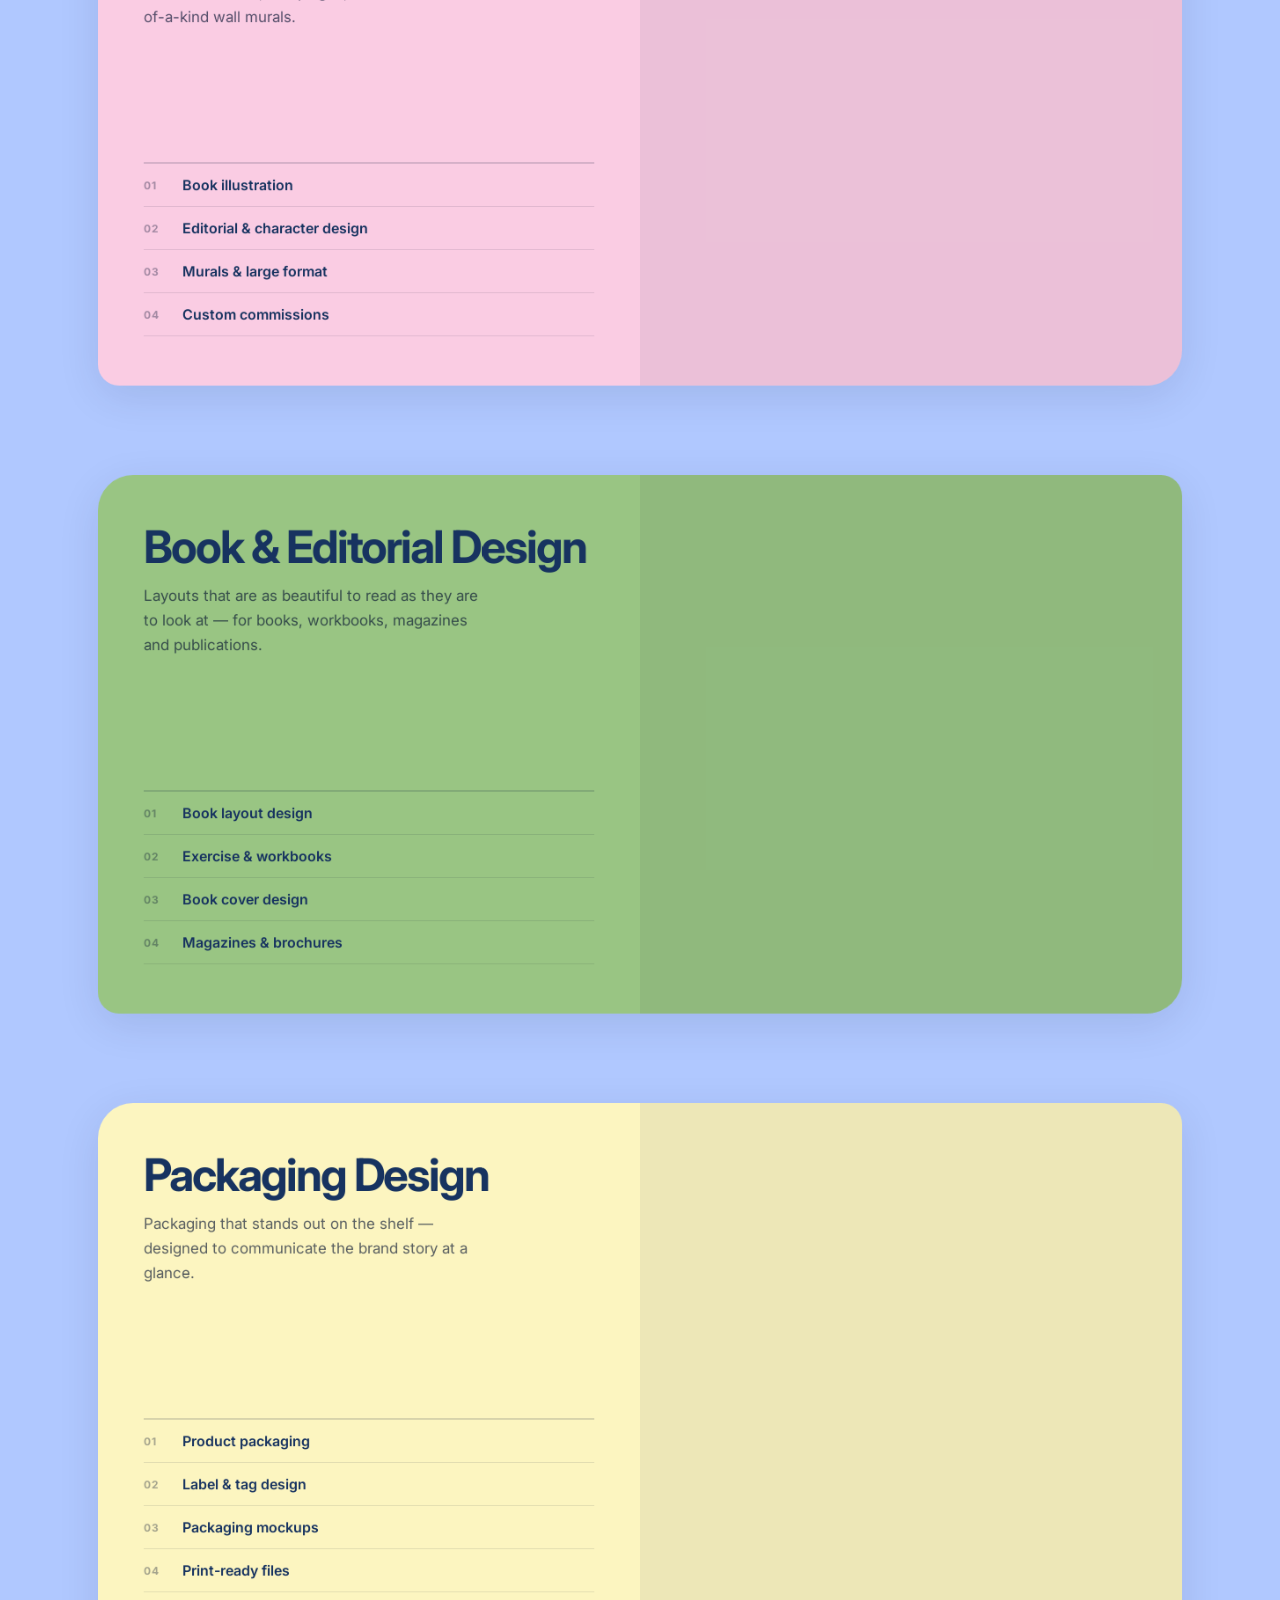
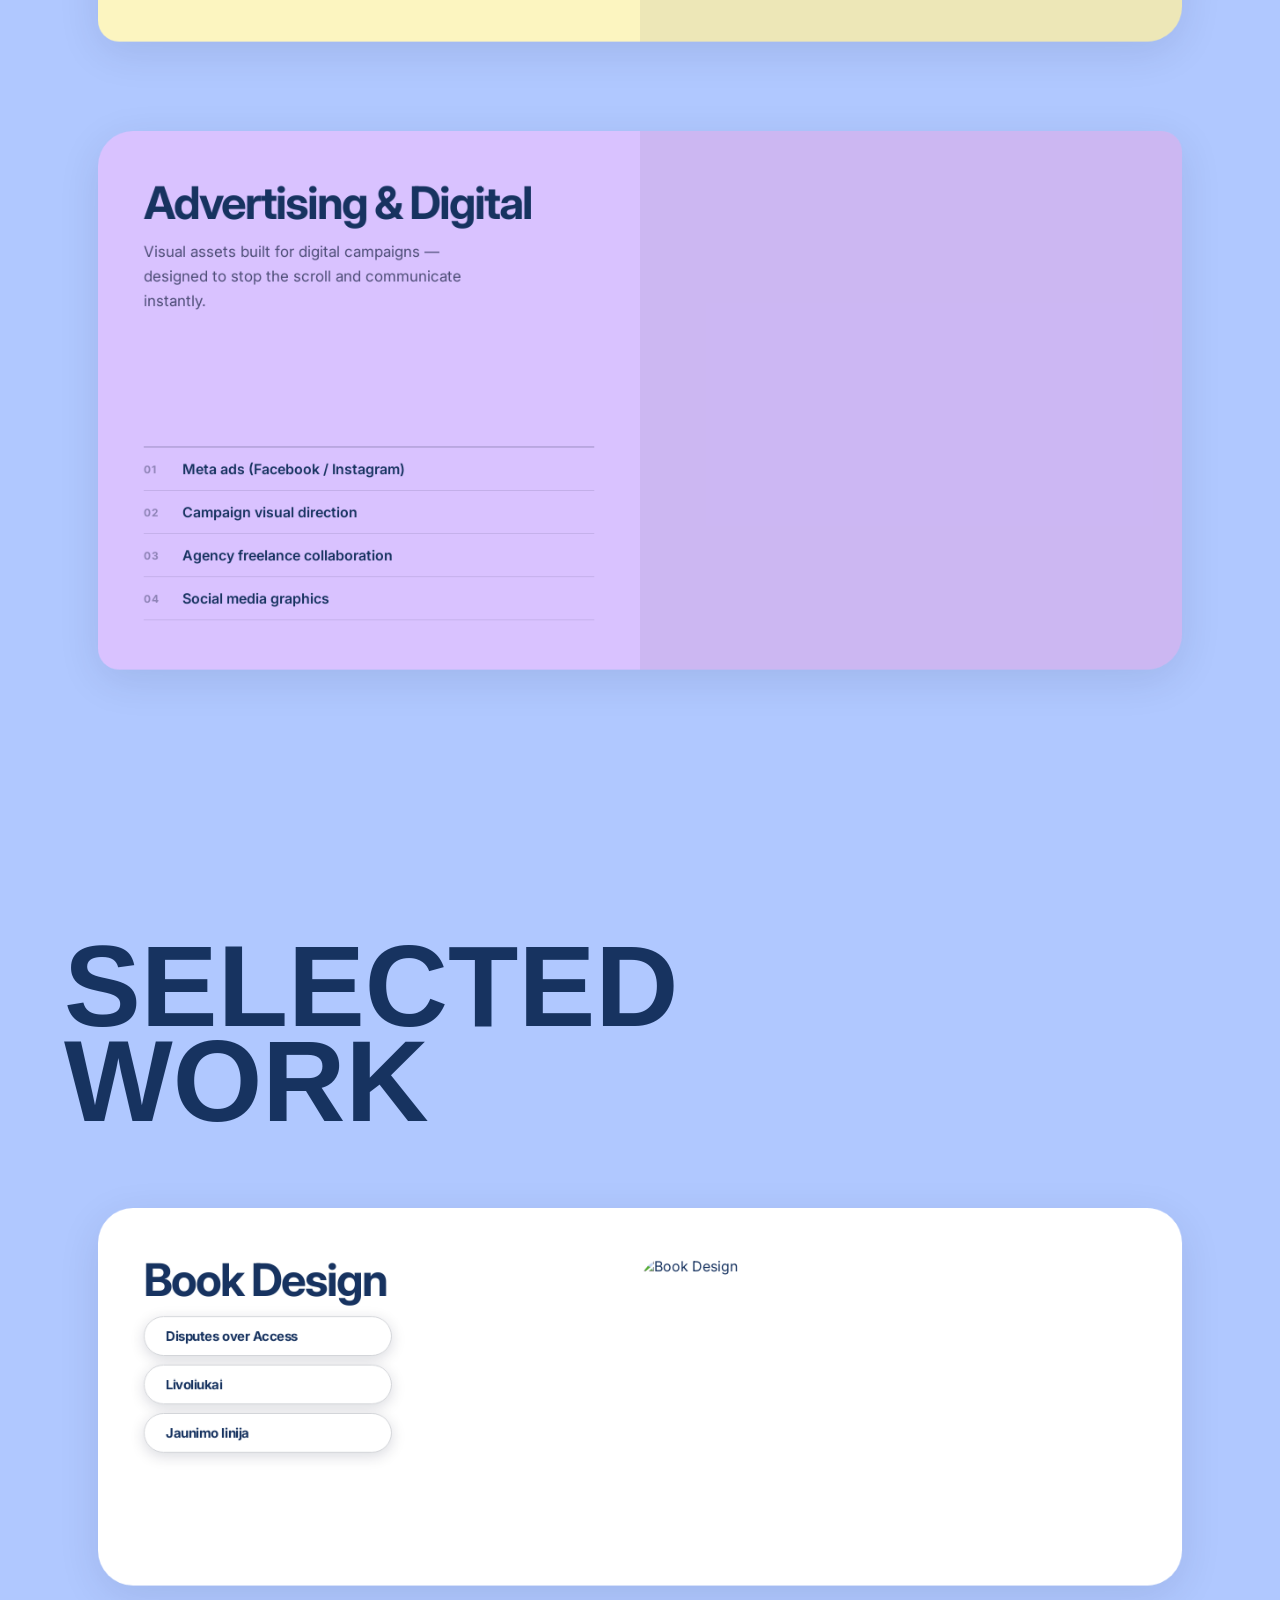
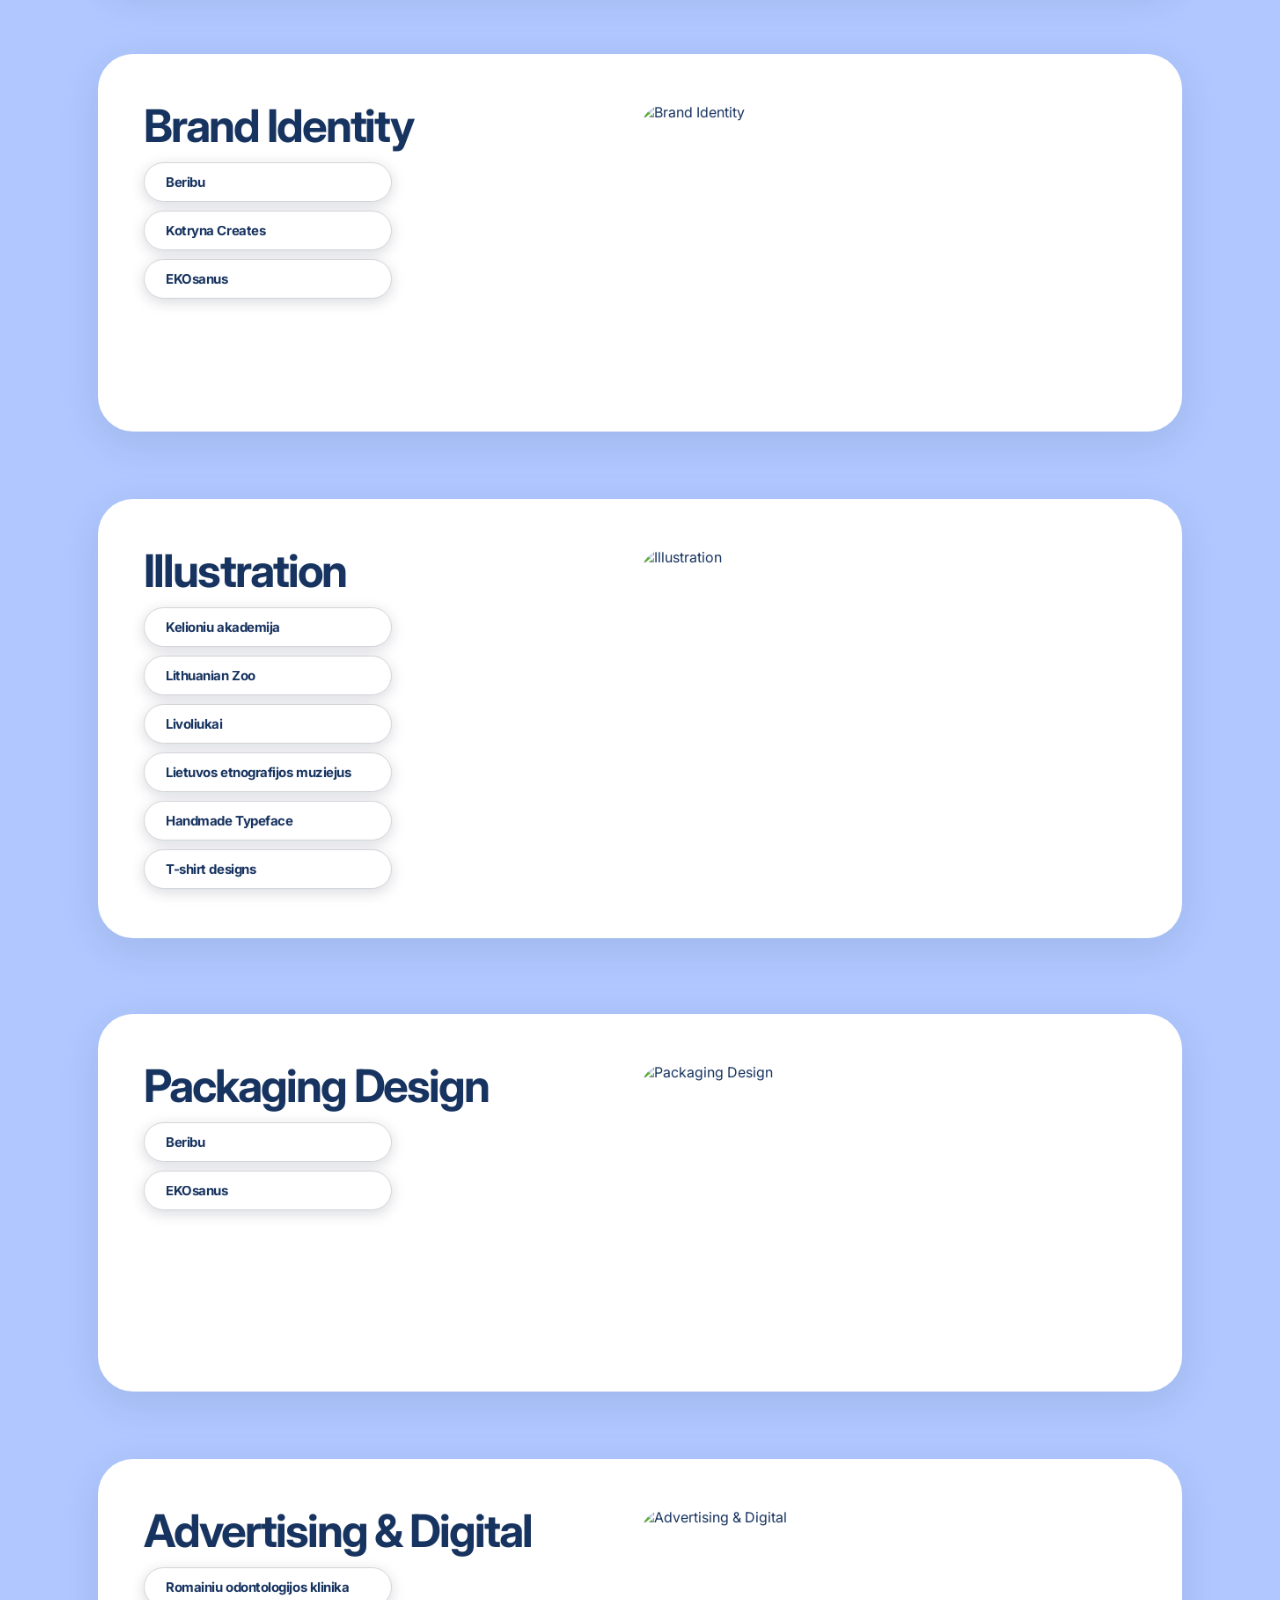
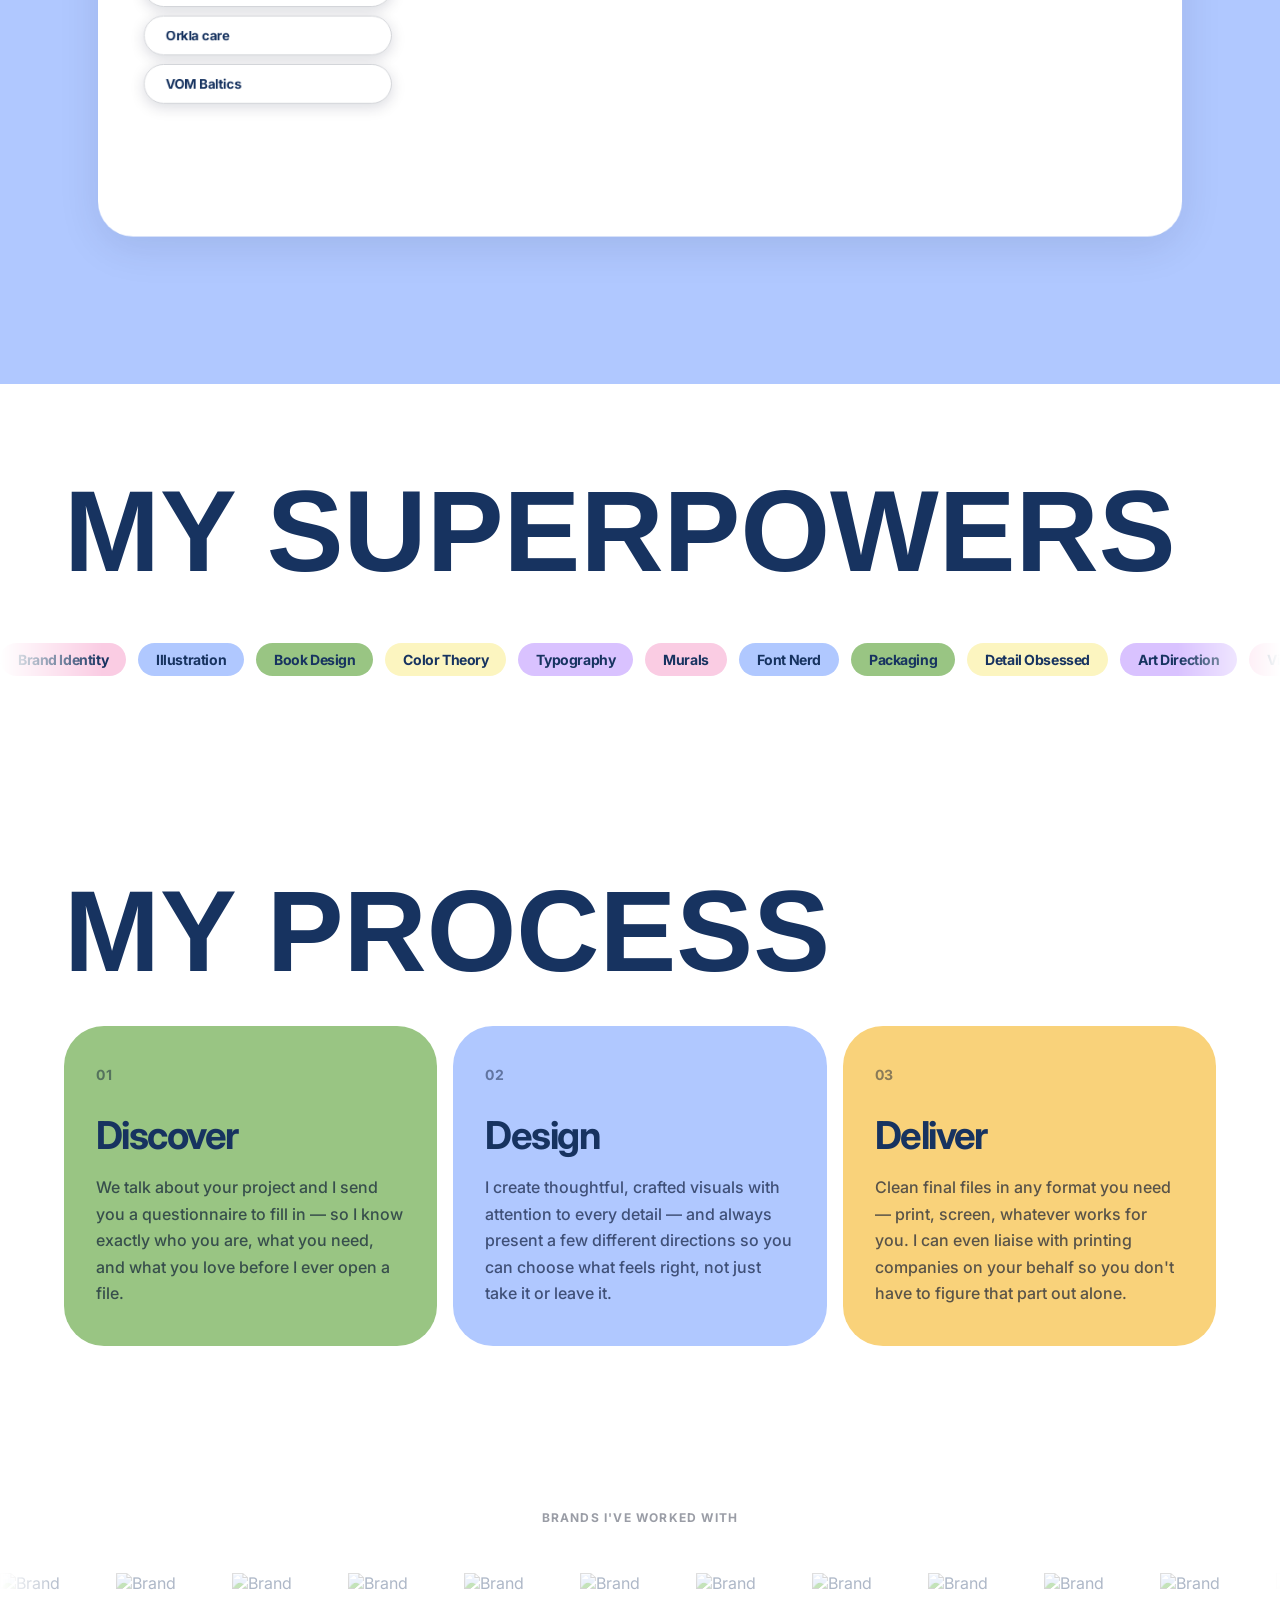
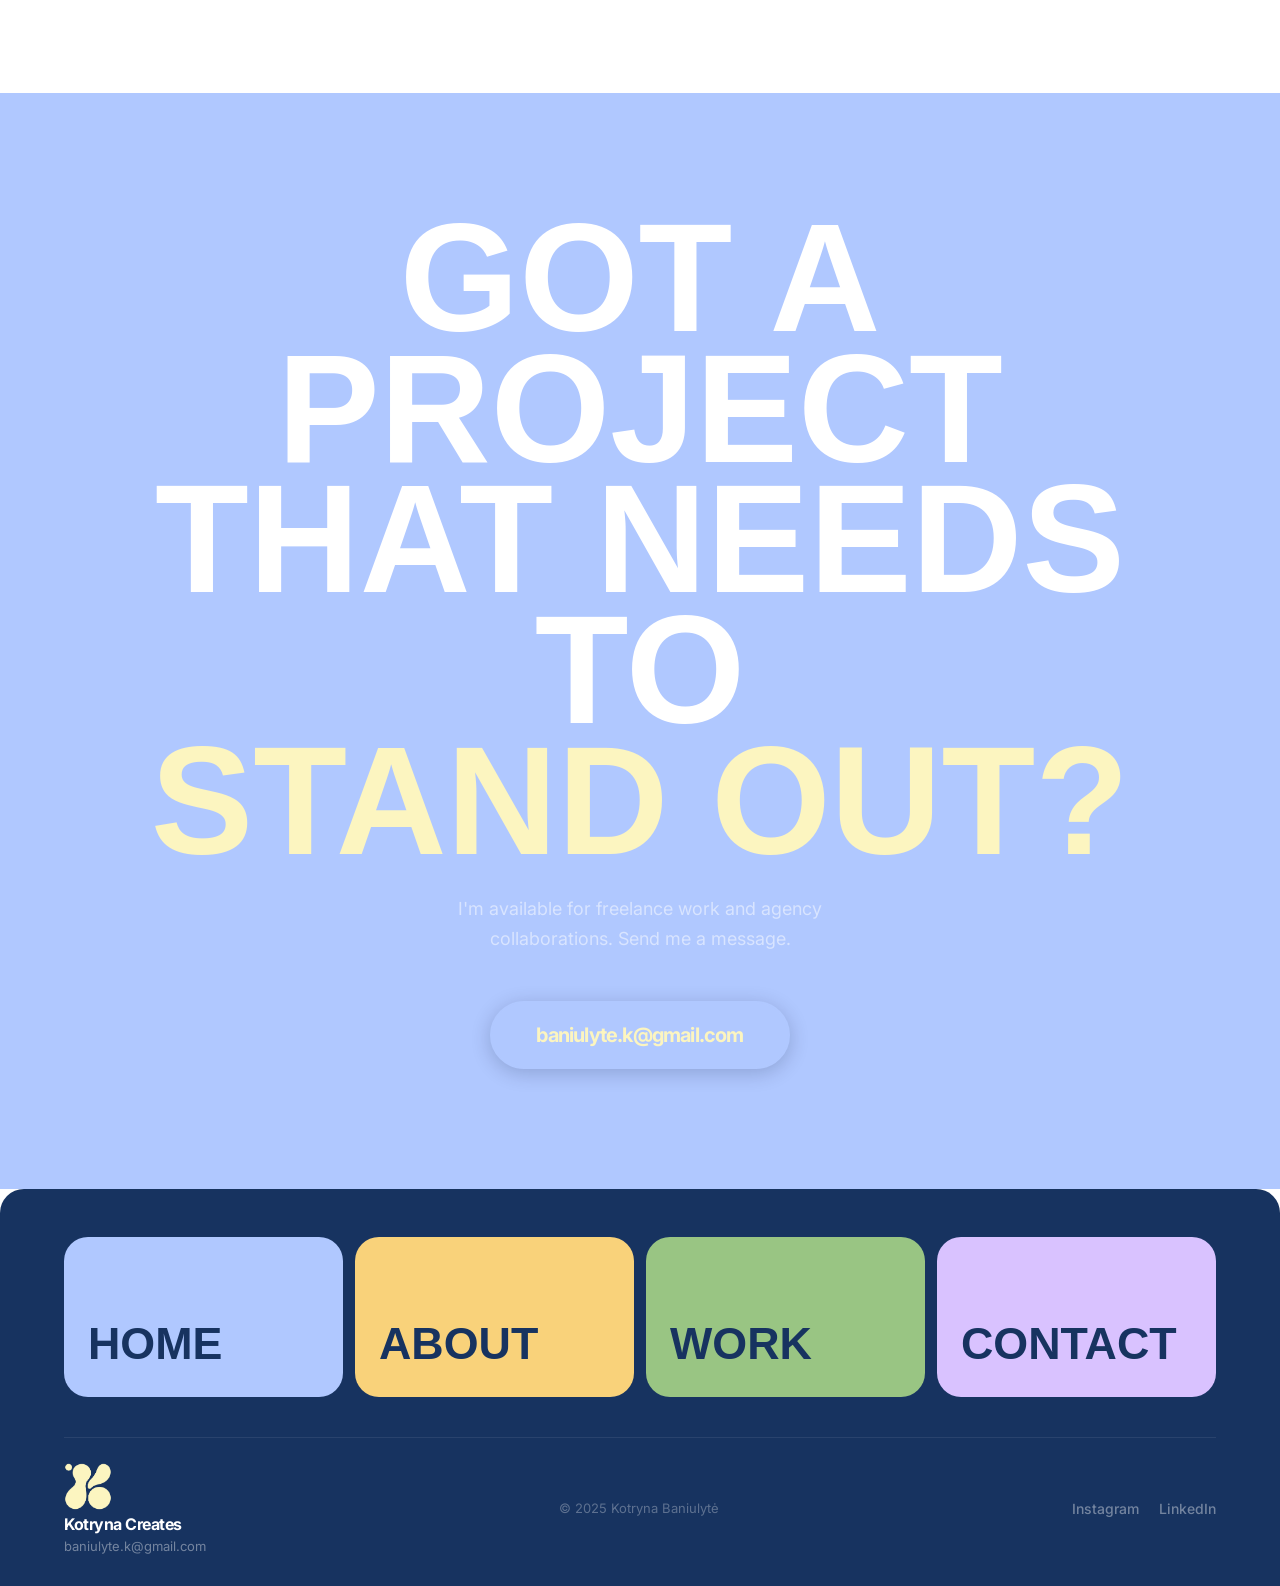
==== commit 4b296f10: "Update about section portrait image - Replace old portrait.jpg with new Portrait.png - Maintains ful" ====
--- a/index.html
+++ b/index.html
@@ -78,7 +78,7 @@
     <!-- full-width portrait photo block -->
     <div class="about-photo-block">
       <div class="about-photo-img">
-        <img src="images/portrait.jpg" alt="Kotryna Baniulytė">
+        <img src="images/Portrait.png" alt="Kotryna Baniulytė">
       </div>
       <div class="about-tag about-tag--orange">10 years of experience</div>
       <div class="about-tag about-tag--yellow">Based in Lithuania</div>
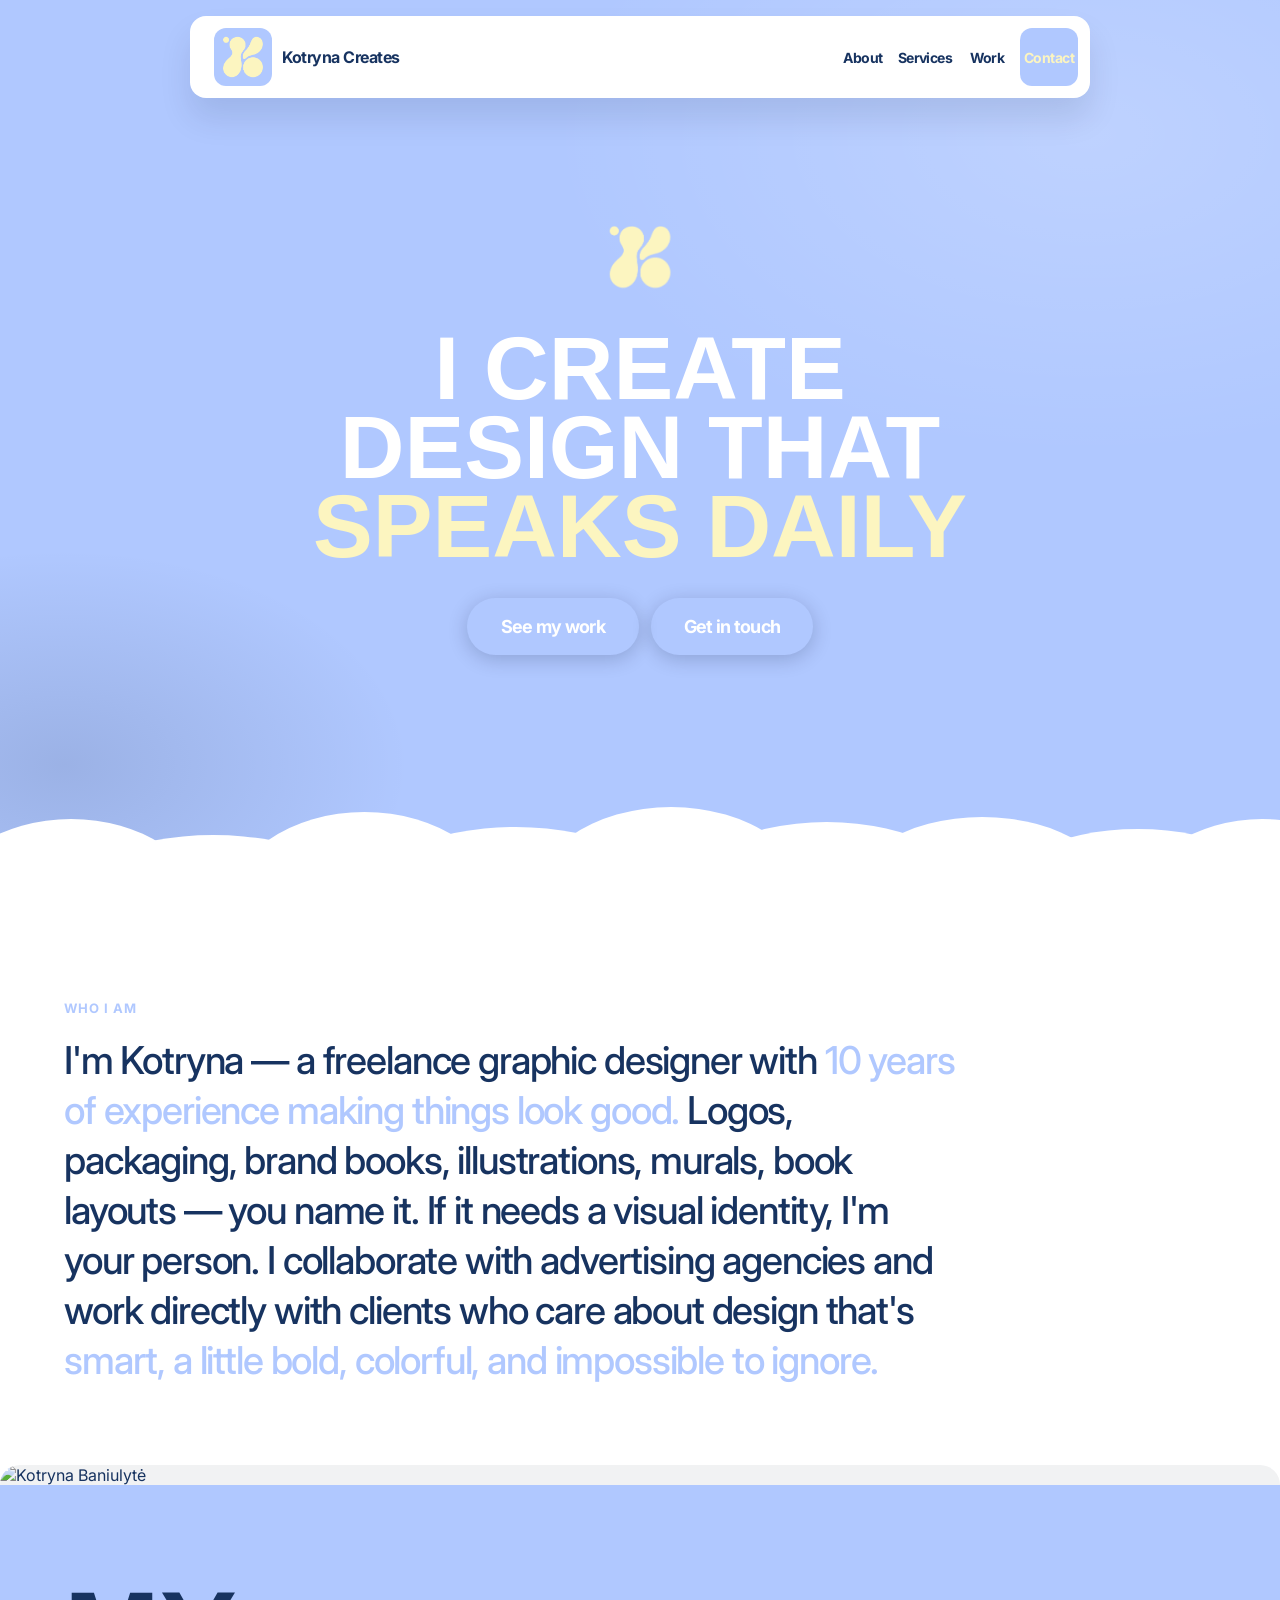
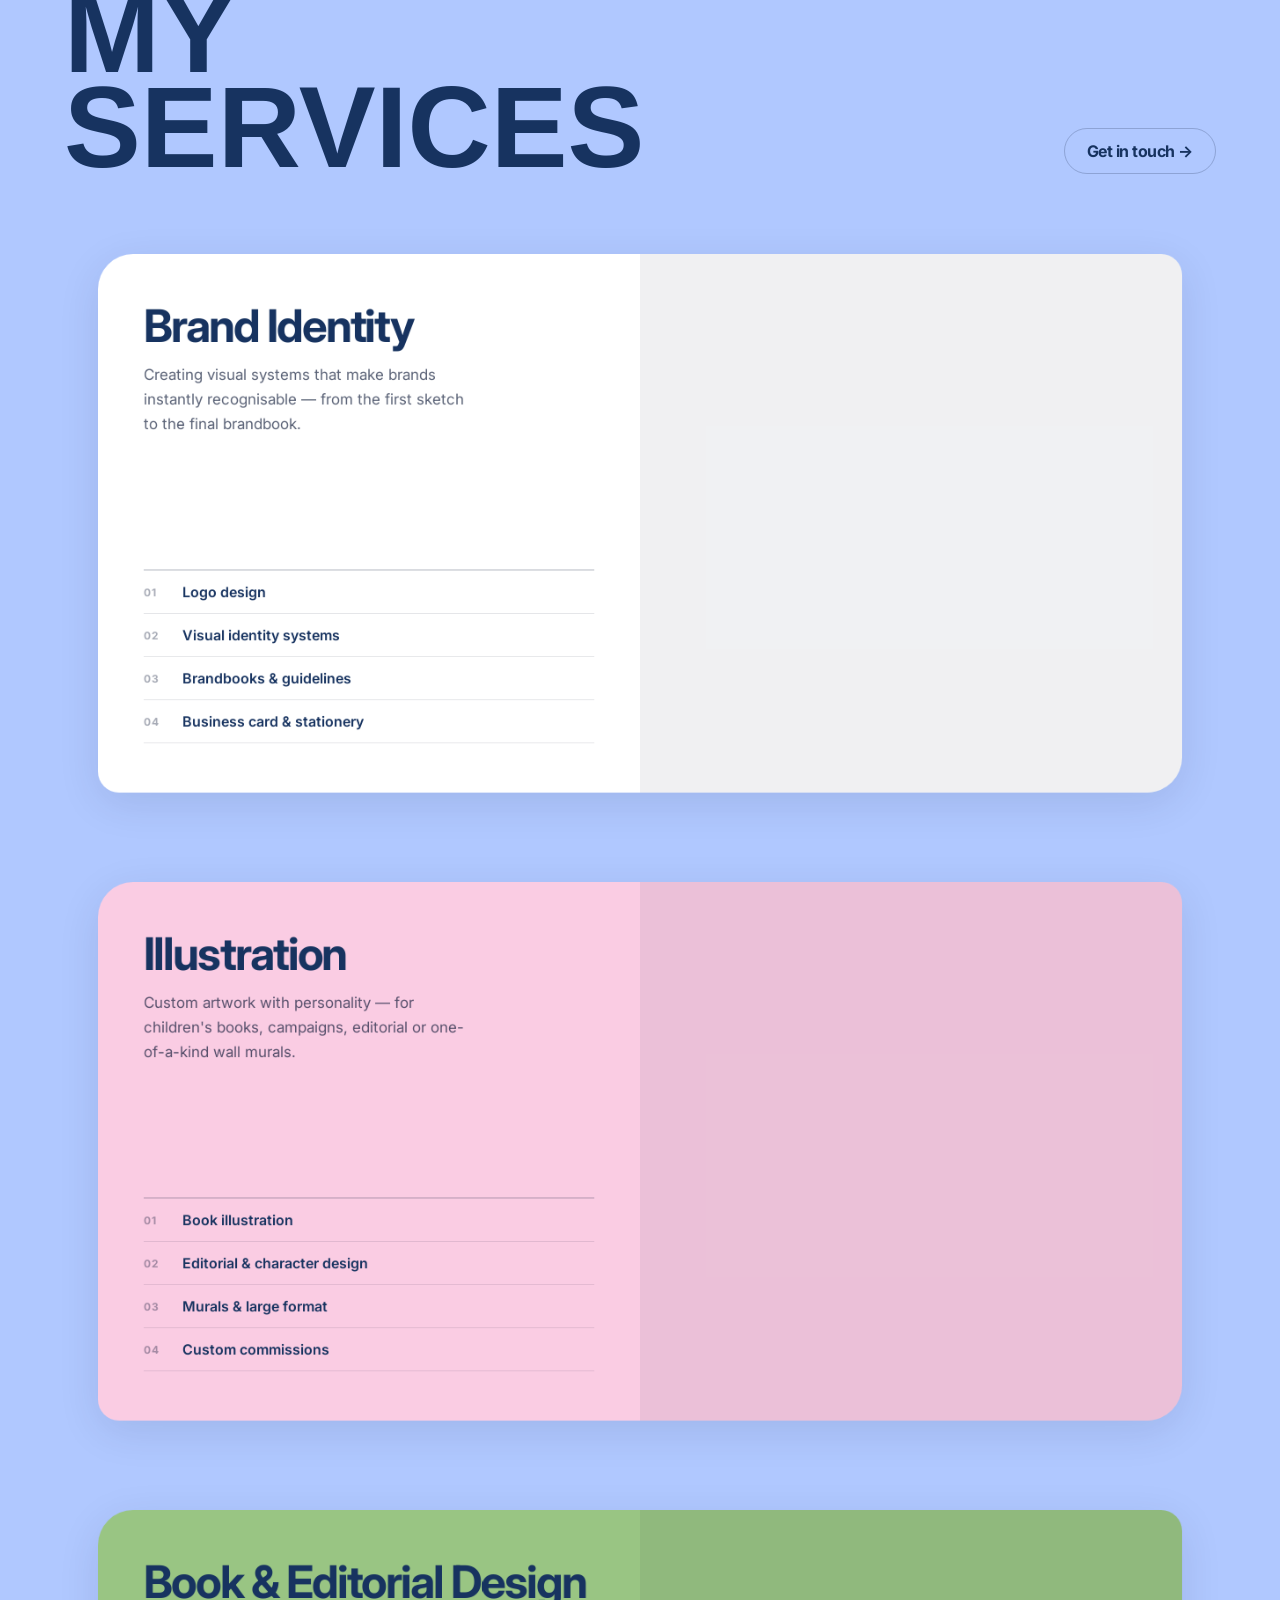
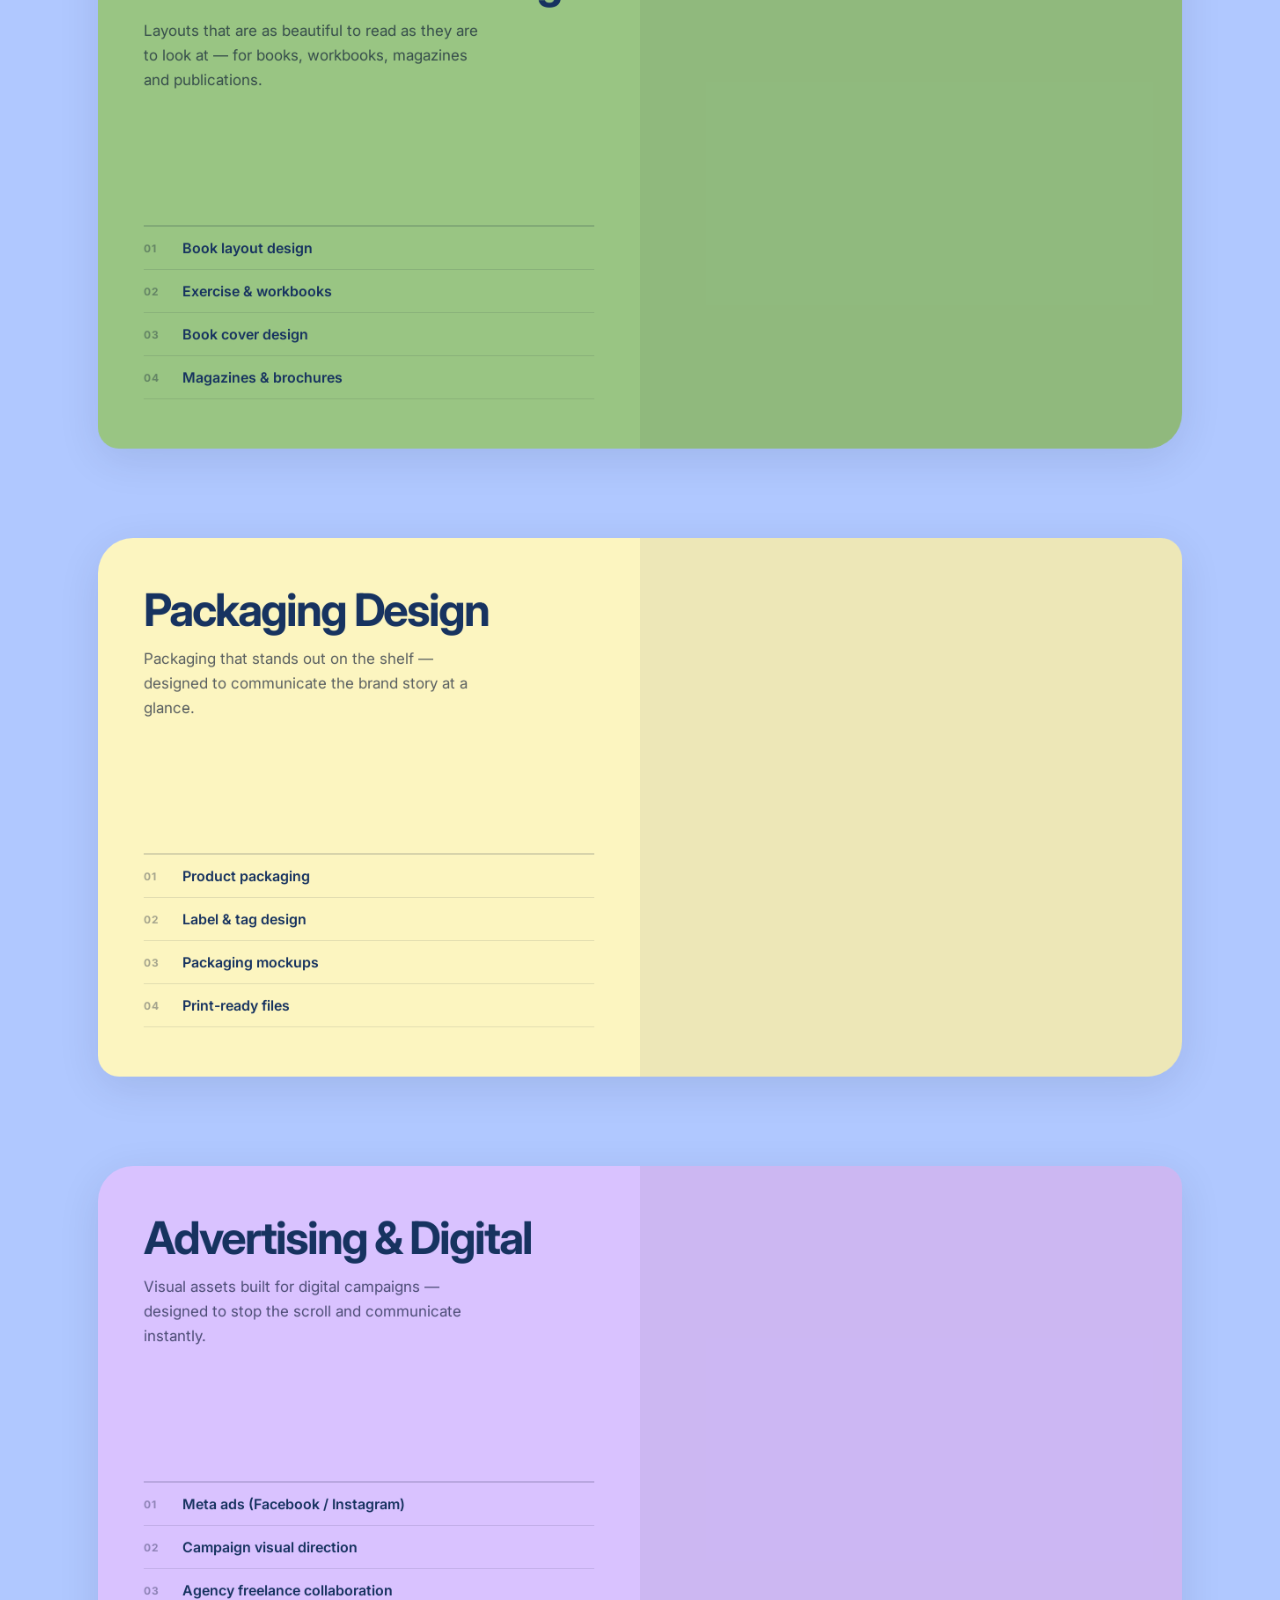
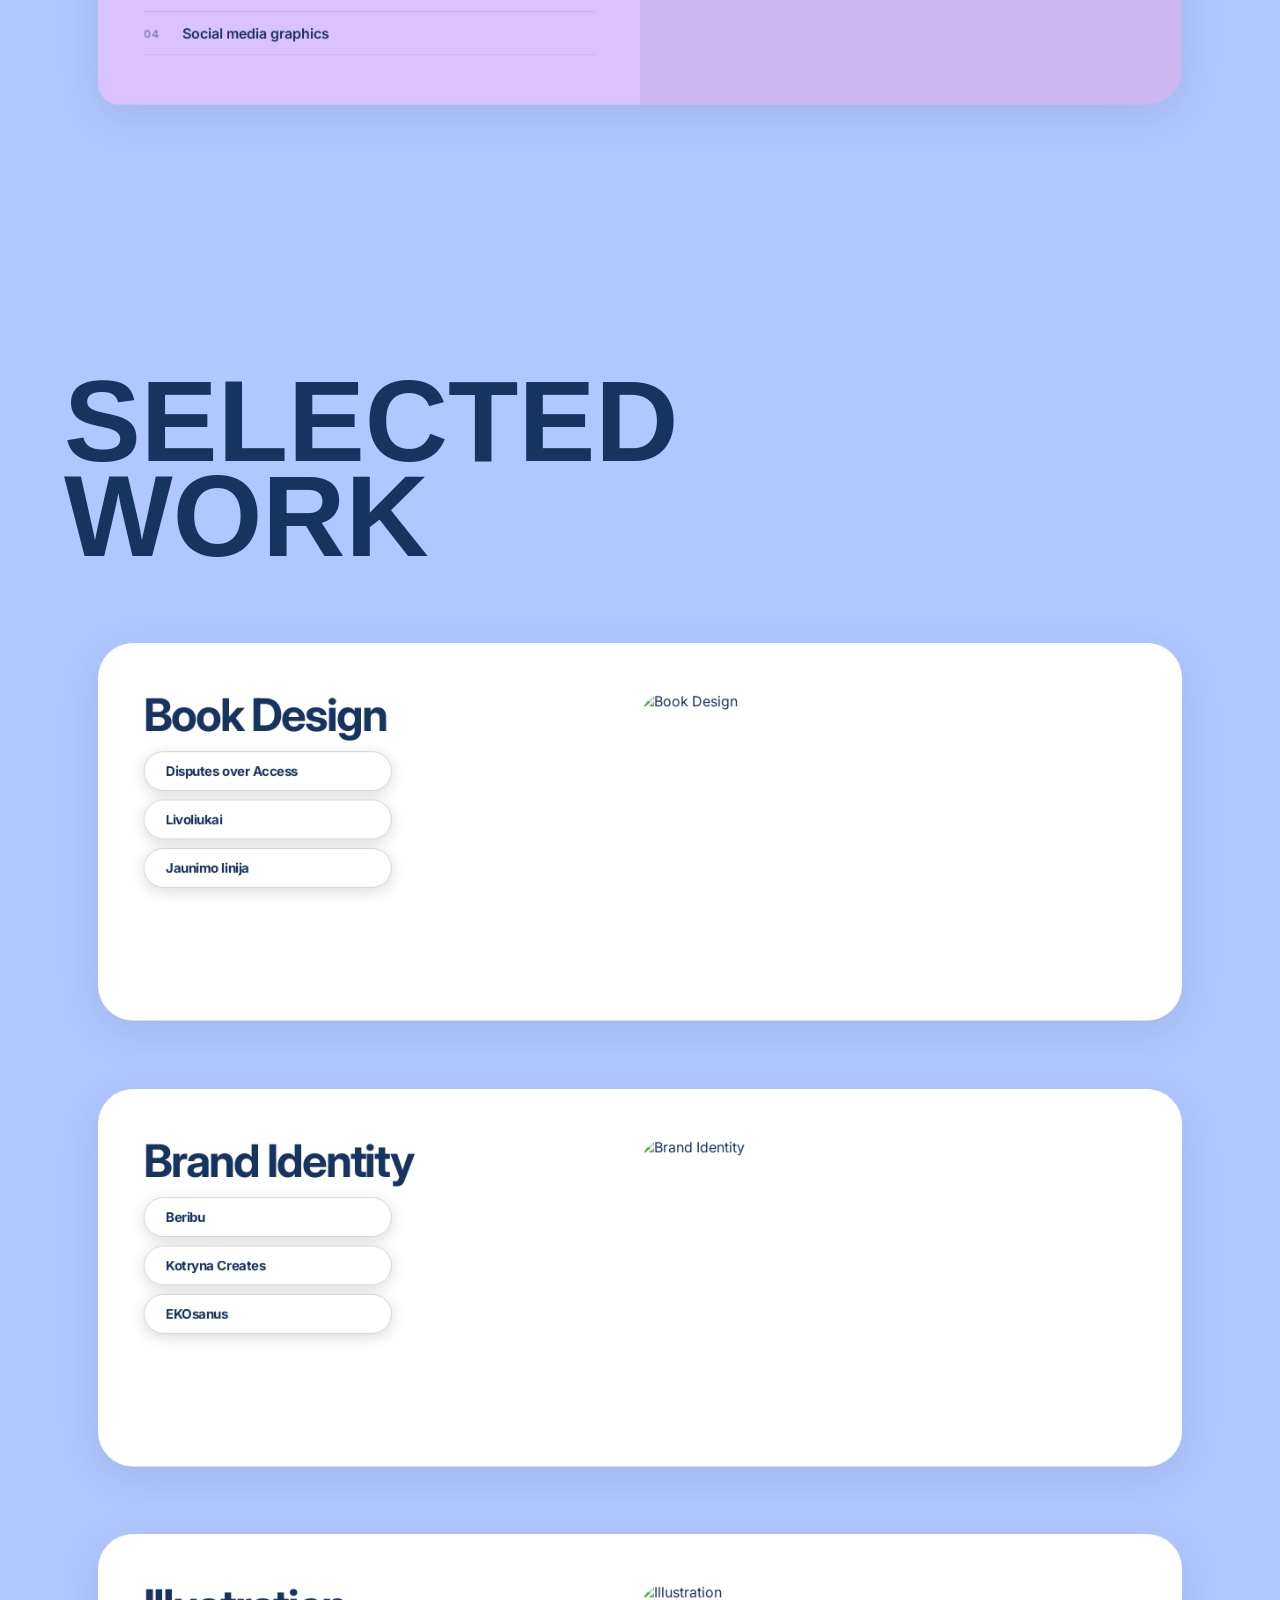
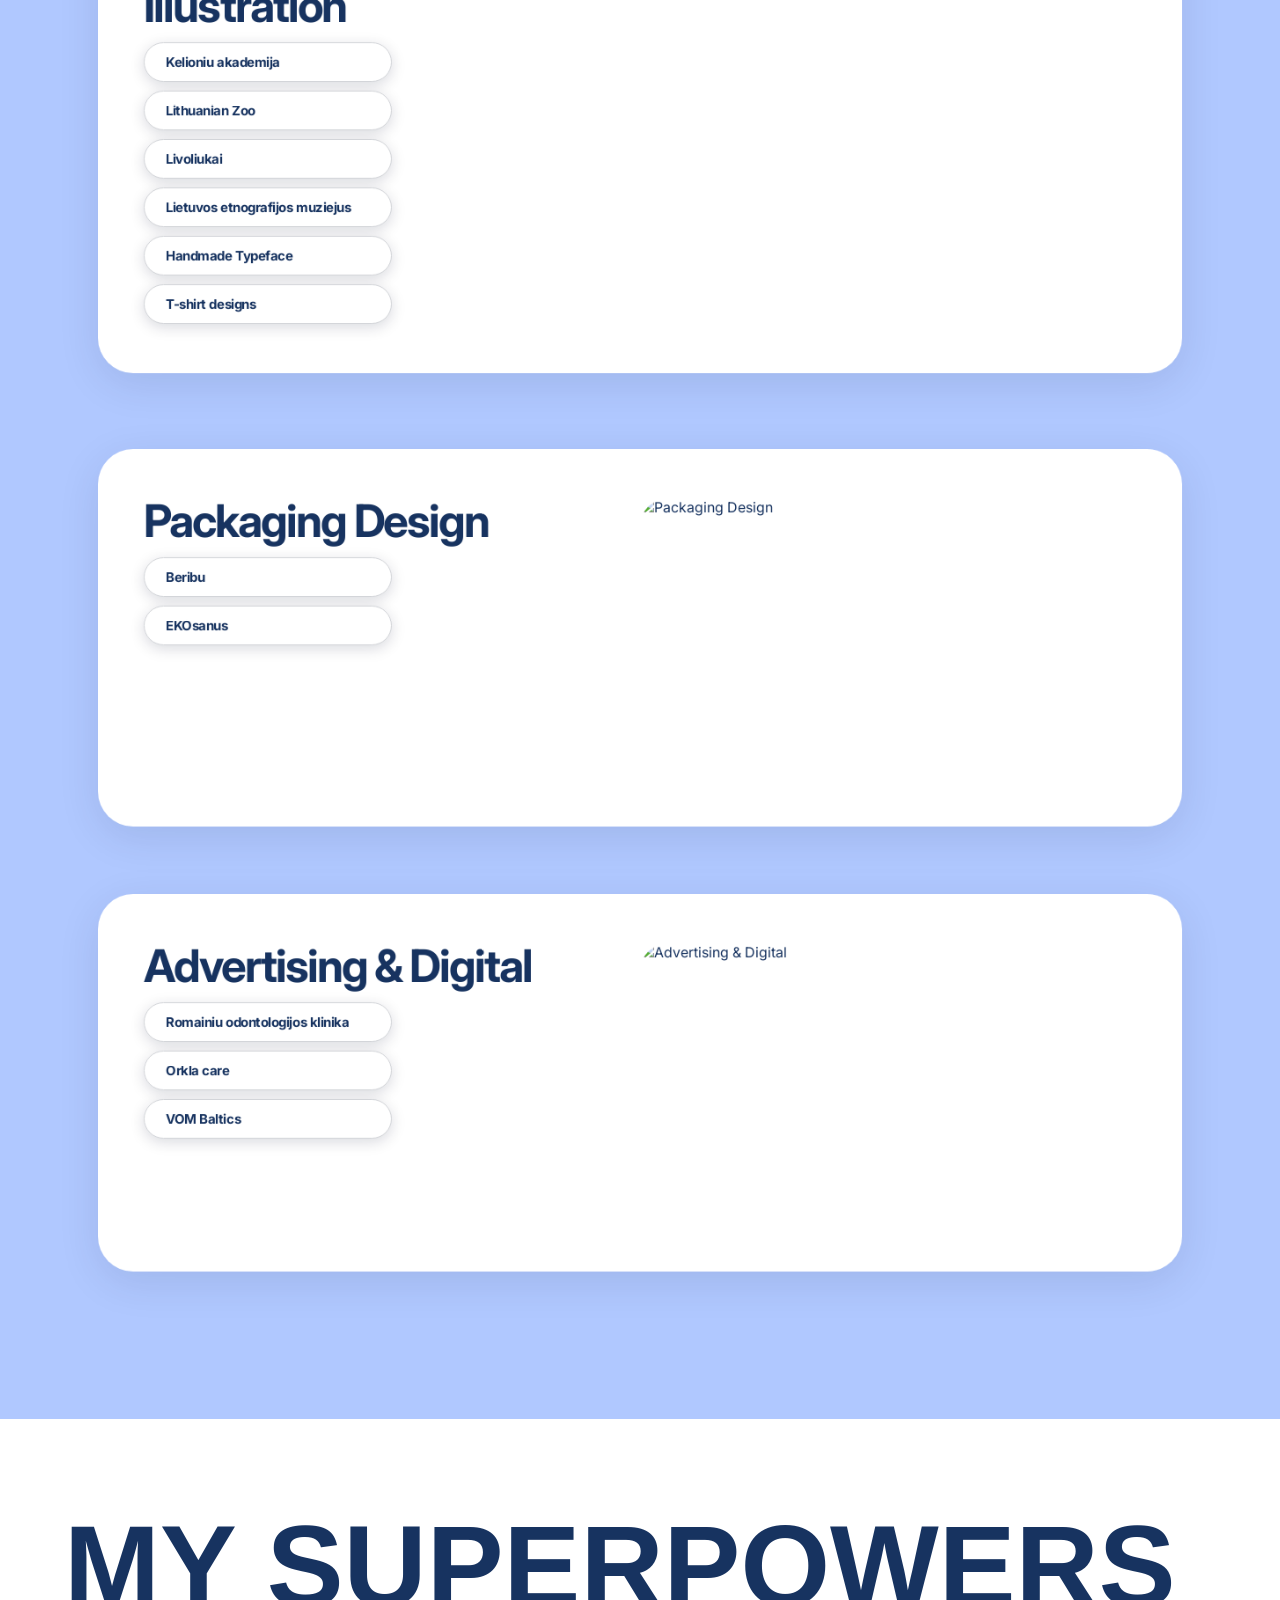
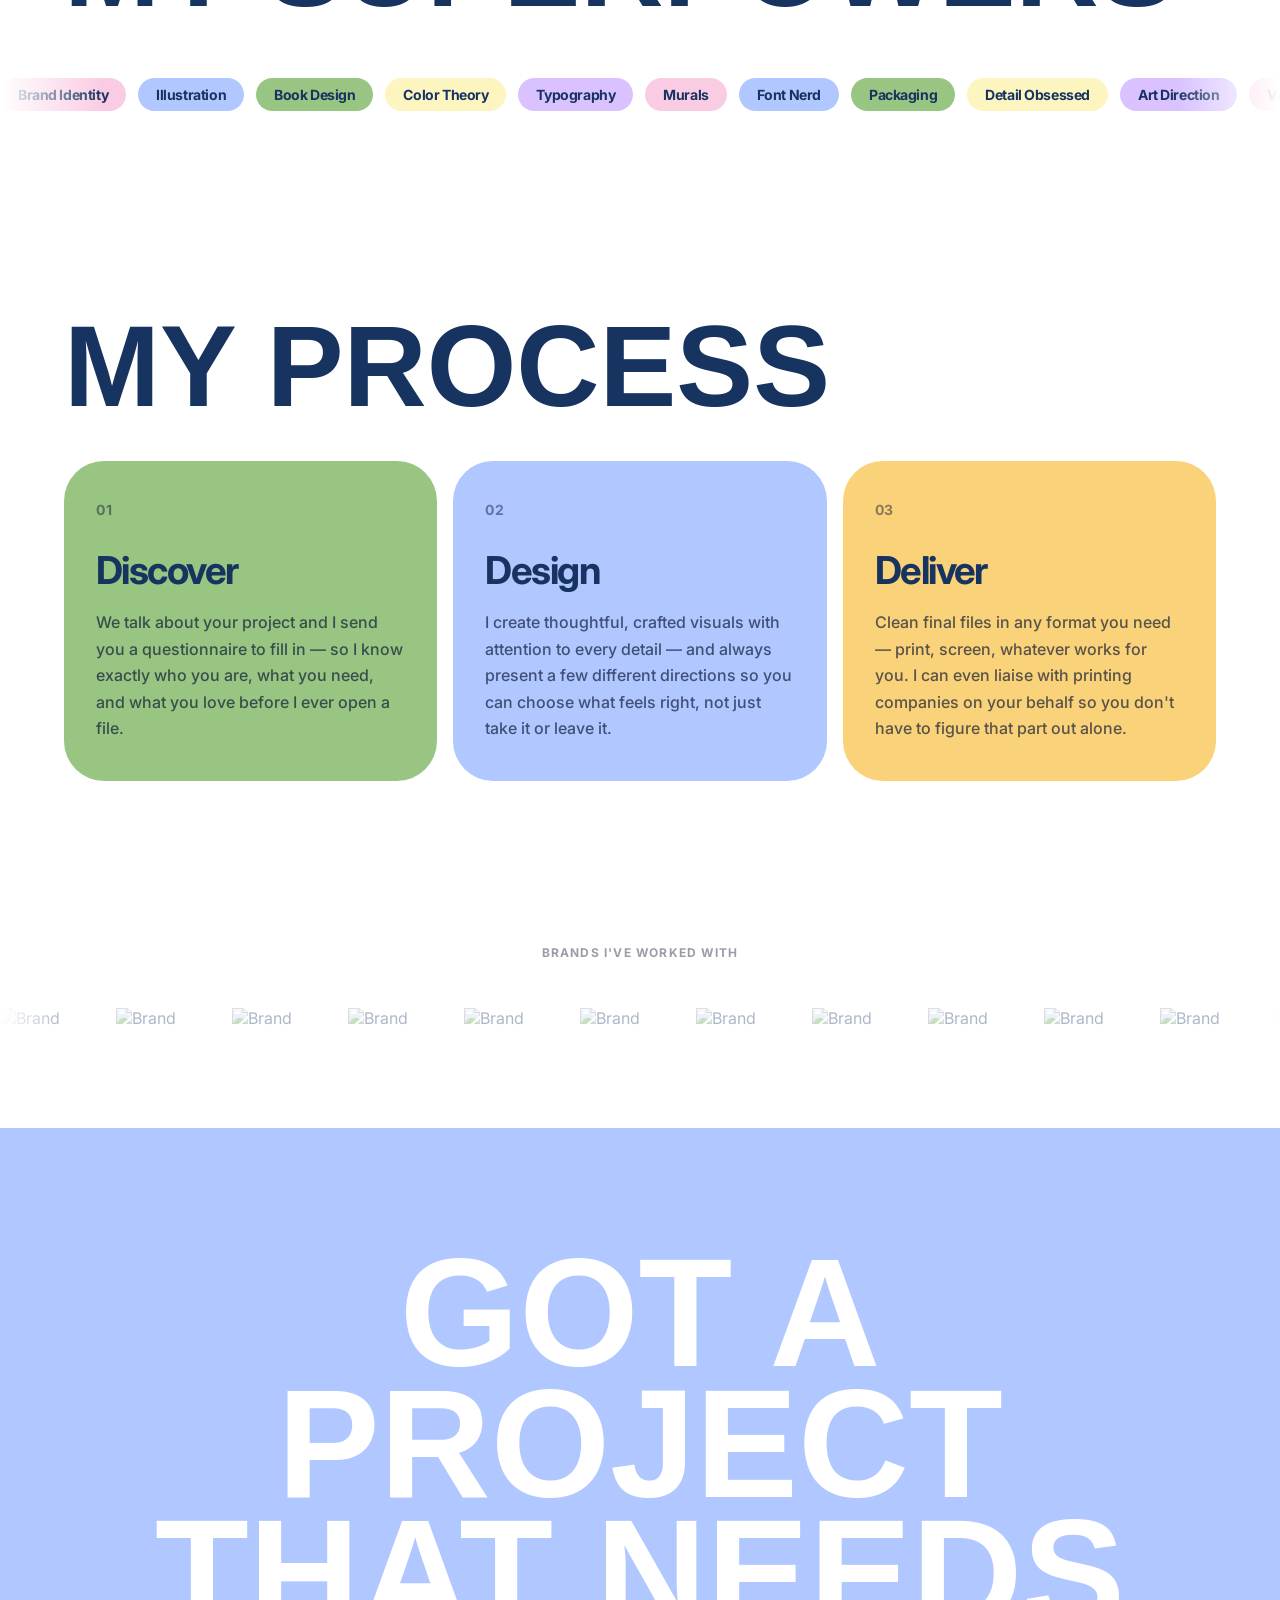
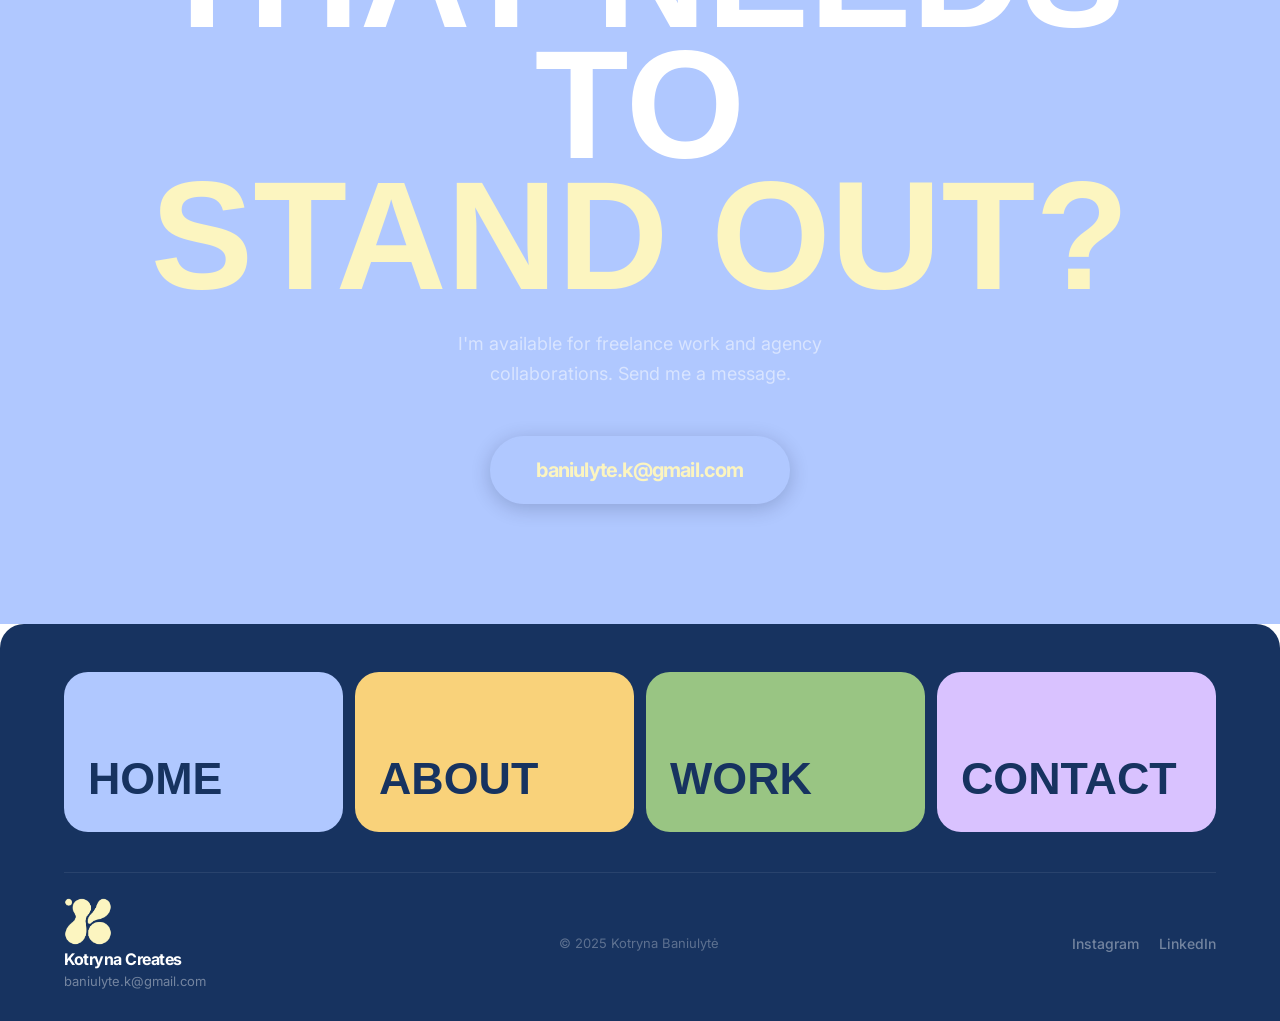
==== commit 52af00a2: "Update about section: remove tags and make image responsive - Remove "10 years of experience" and "B" ====
--- a/index.html
+++ b/index.html
@@ -80,8 +80,6 @@
       <div class="about-photo-img">
         <img src="images/Portrait.png" alt="Kotryna Baniulytė">
       </div>
-      <div class="about-tag about-tag--orange">10 years of experience</div>
-      <div class="about-tag about-tag--yellow">Based in Lithuania</div>
     </div>
   </section>
 
--- a/style.css
+++ b/style.css
@@ -164,11 +164,11 @@
 
 .about-photo-block {
   position: relative; margin-top: 80px;
-  height: 65vh; min-height: 480px; max-height: 700px;
+  height: auto; aspect-ratio: auto;
   overflow: hidden; border-radius: 40px 40px 0 0;
 }
-.about-photo-img { width: 100%; height: 100%; background: var(--bg); }
-.about-photo-img img { width: 100%; height: 100%; object-fit: cover; }
+.about-photo-img { width: 100%; height: auto; background: var(--bg); }
+.about-photo-img img { width: 100%; height: auto; display: block; object-fit: cover; }
 
 .about-tag {
   position: absolute;
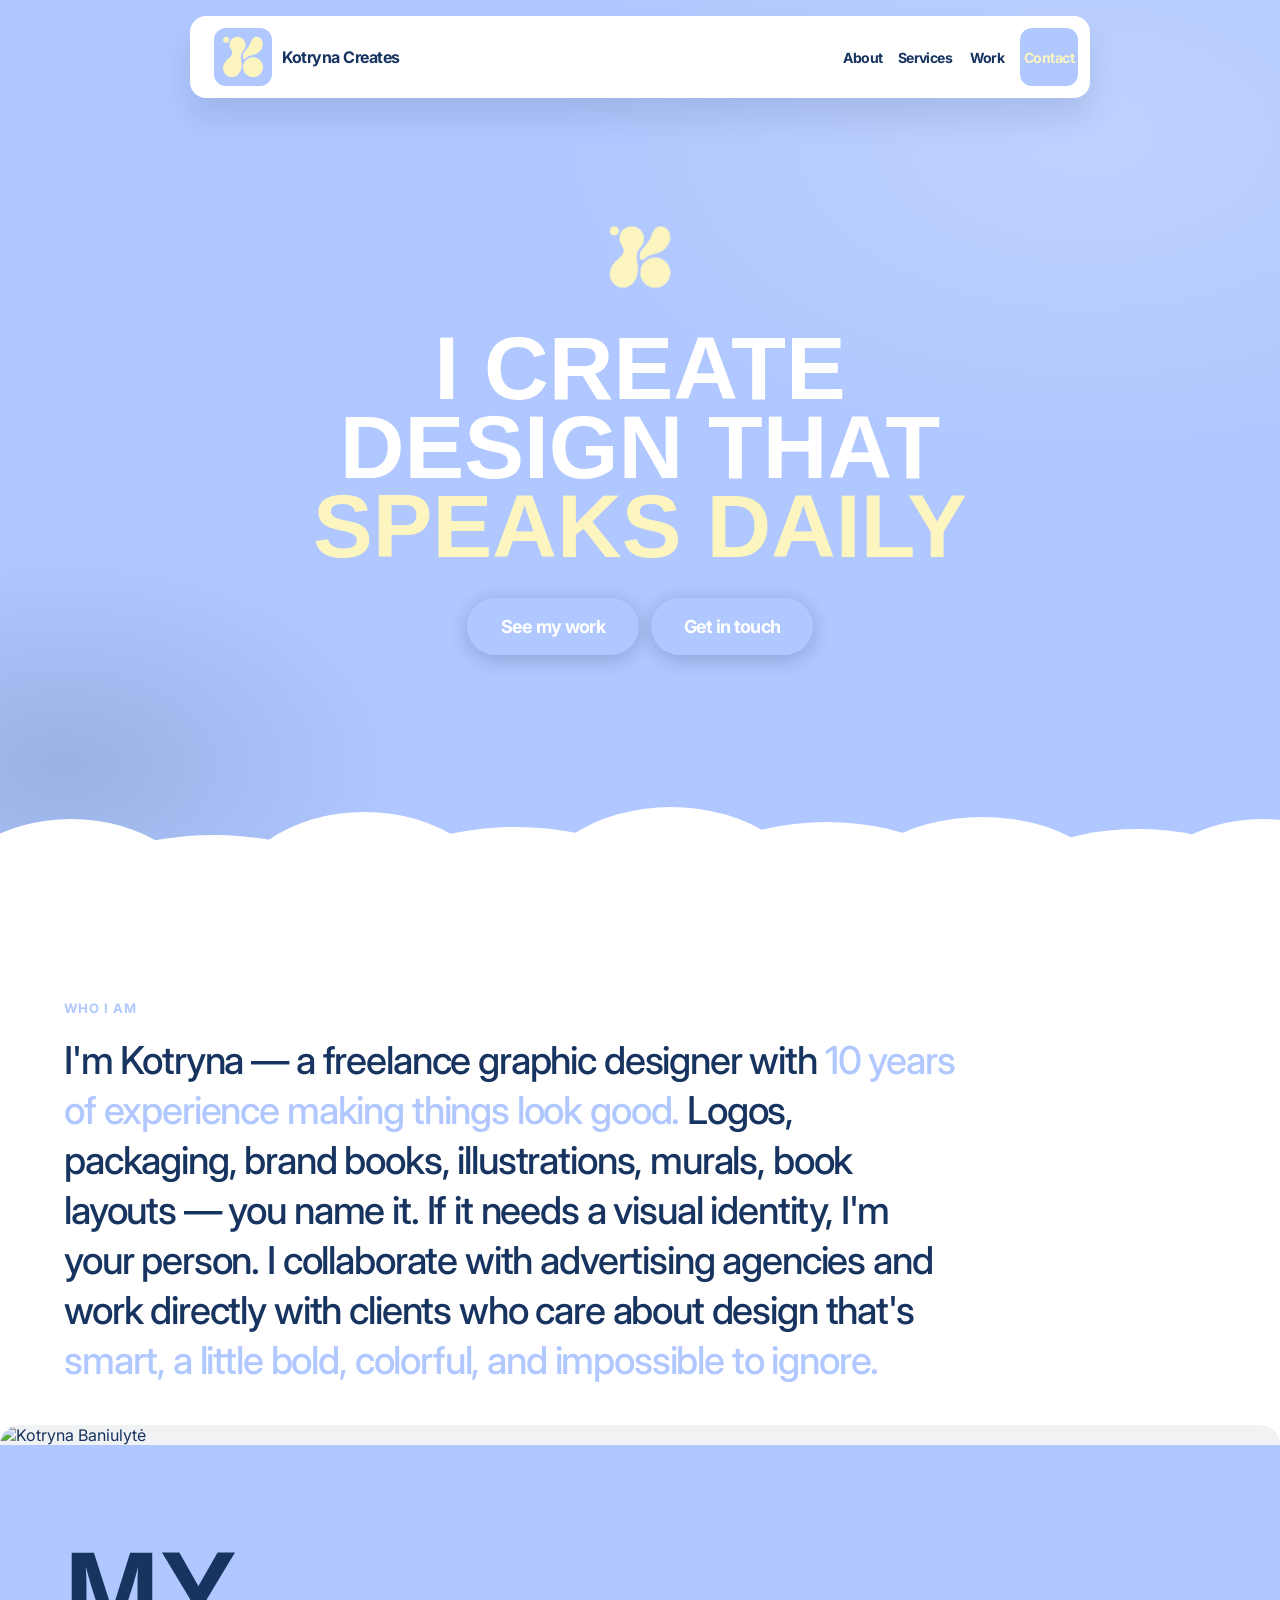
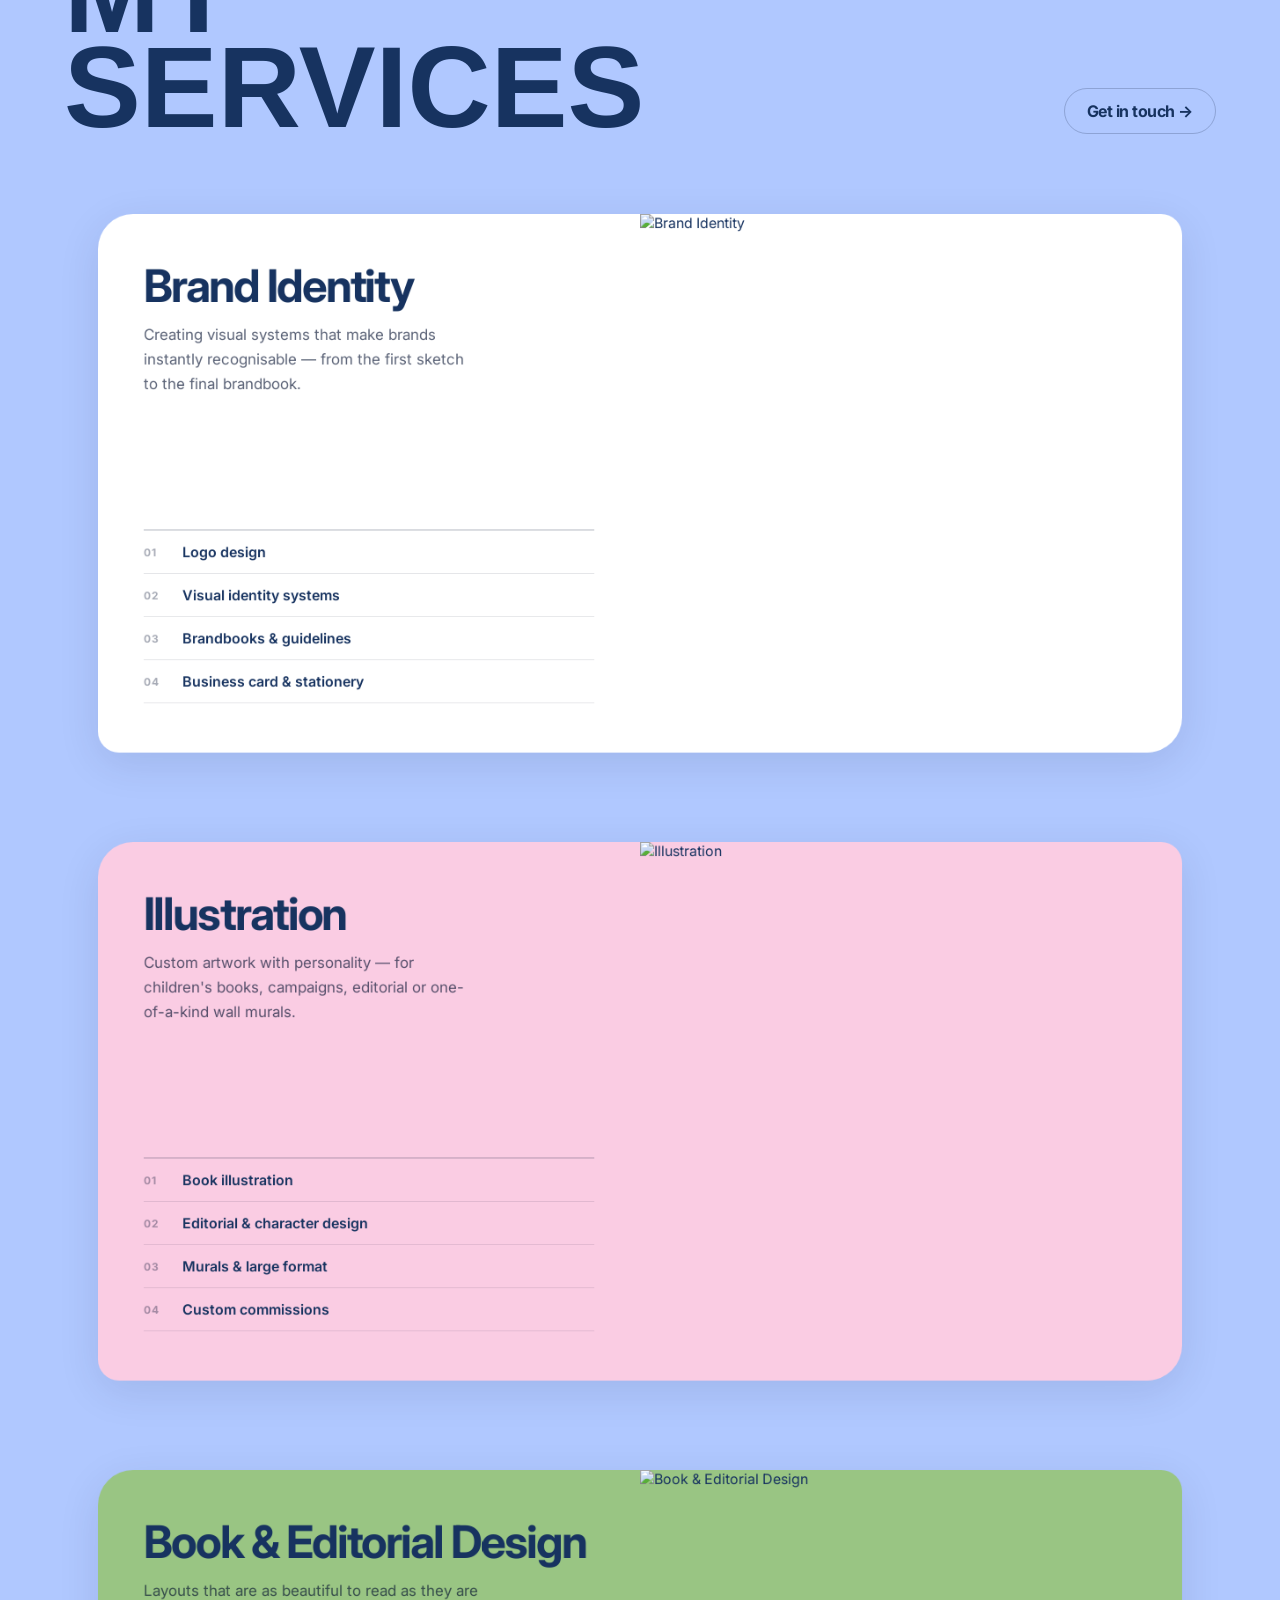
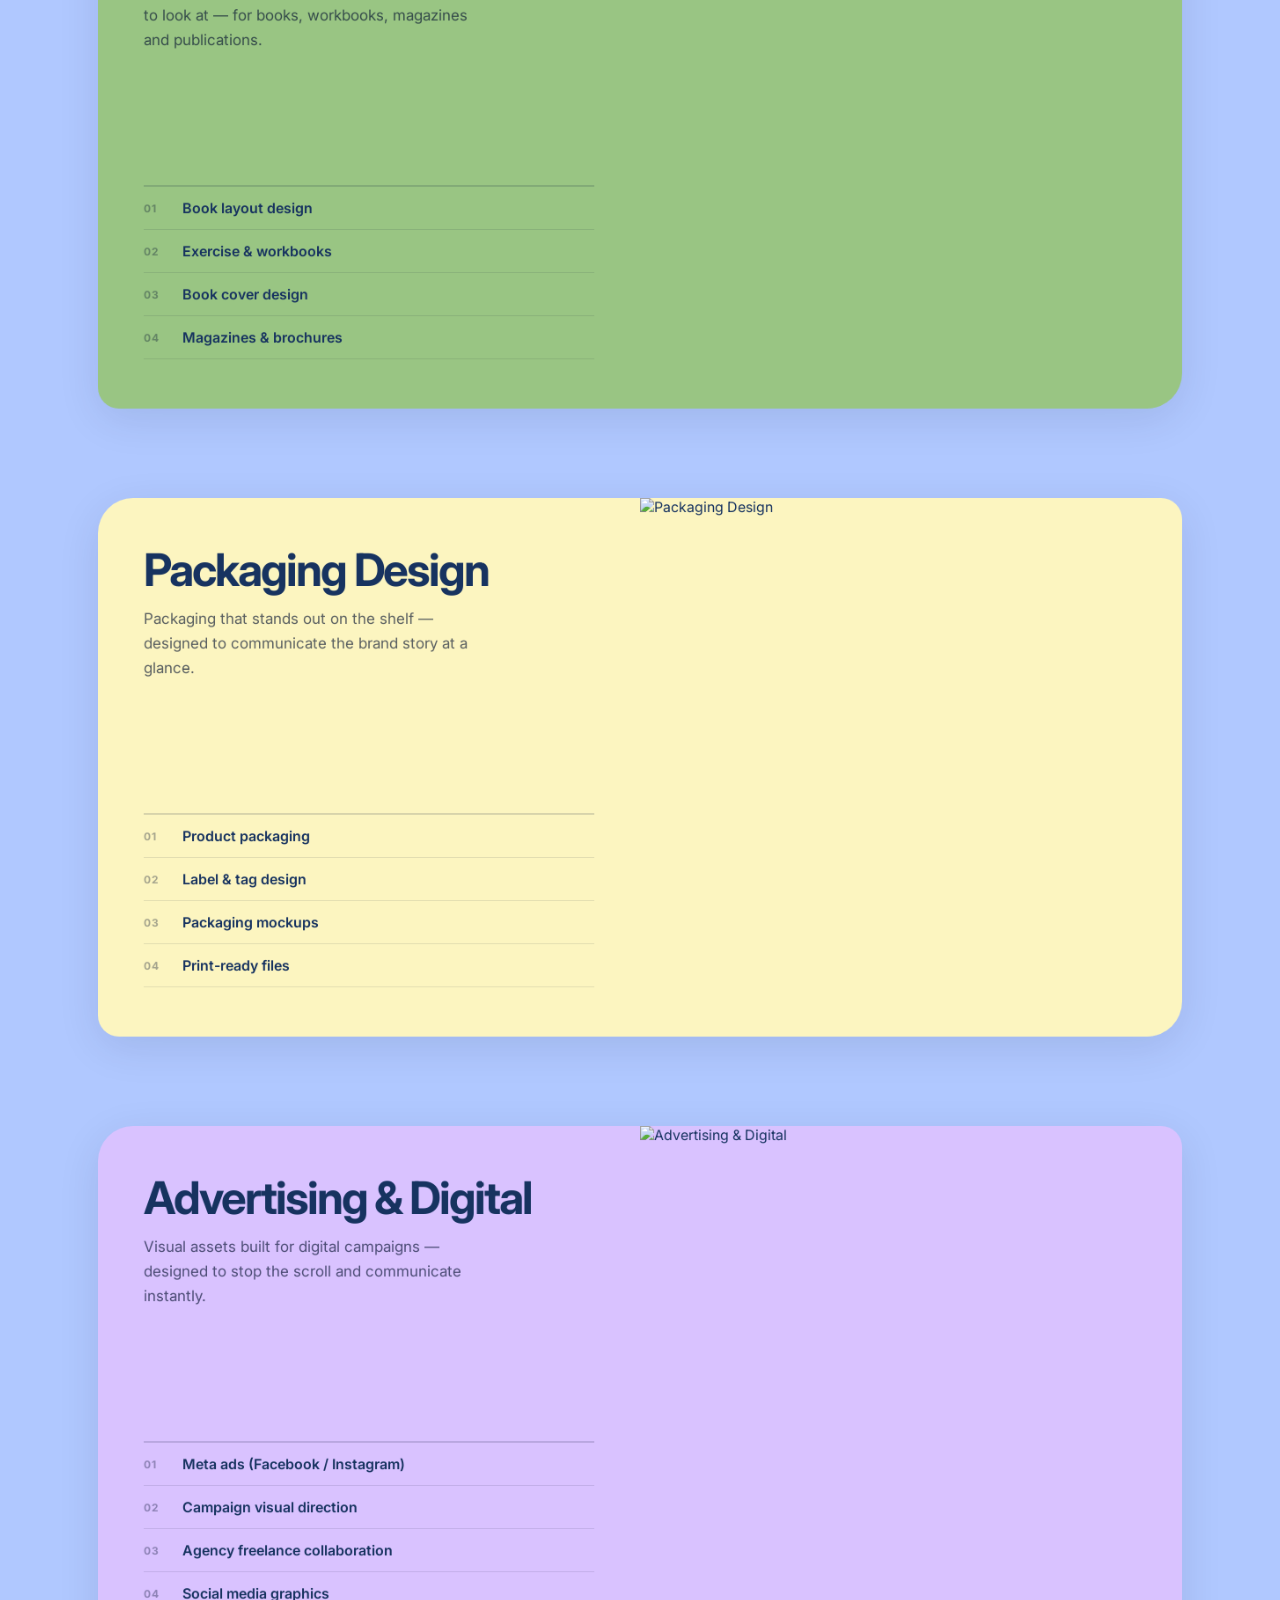
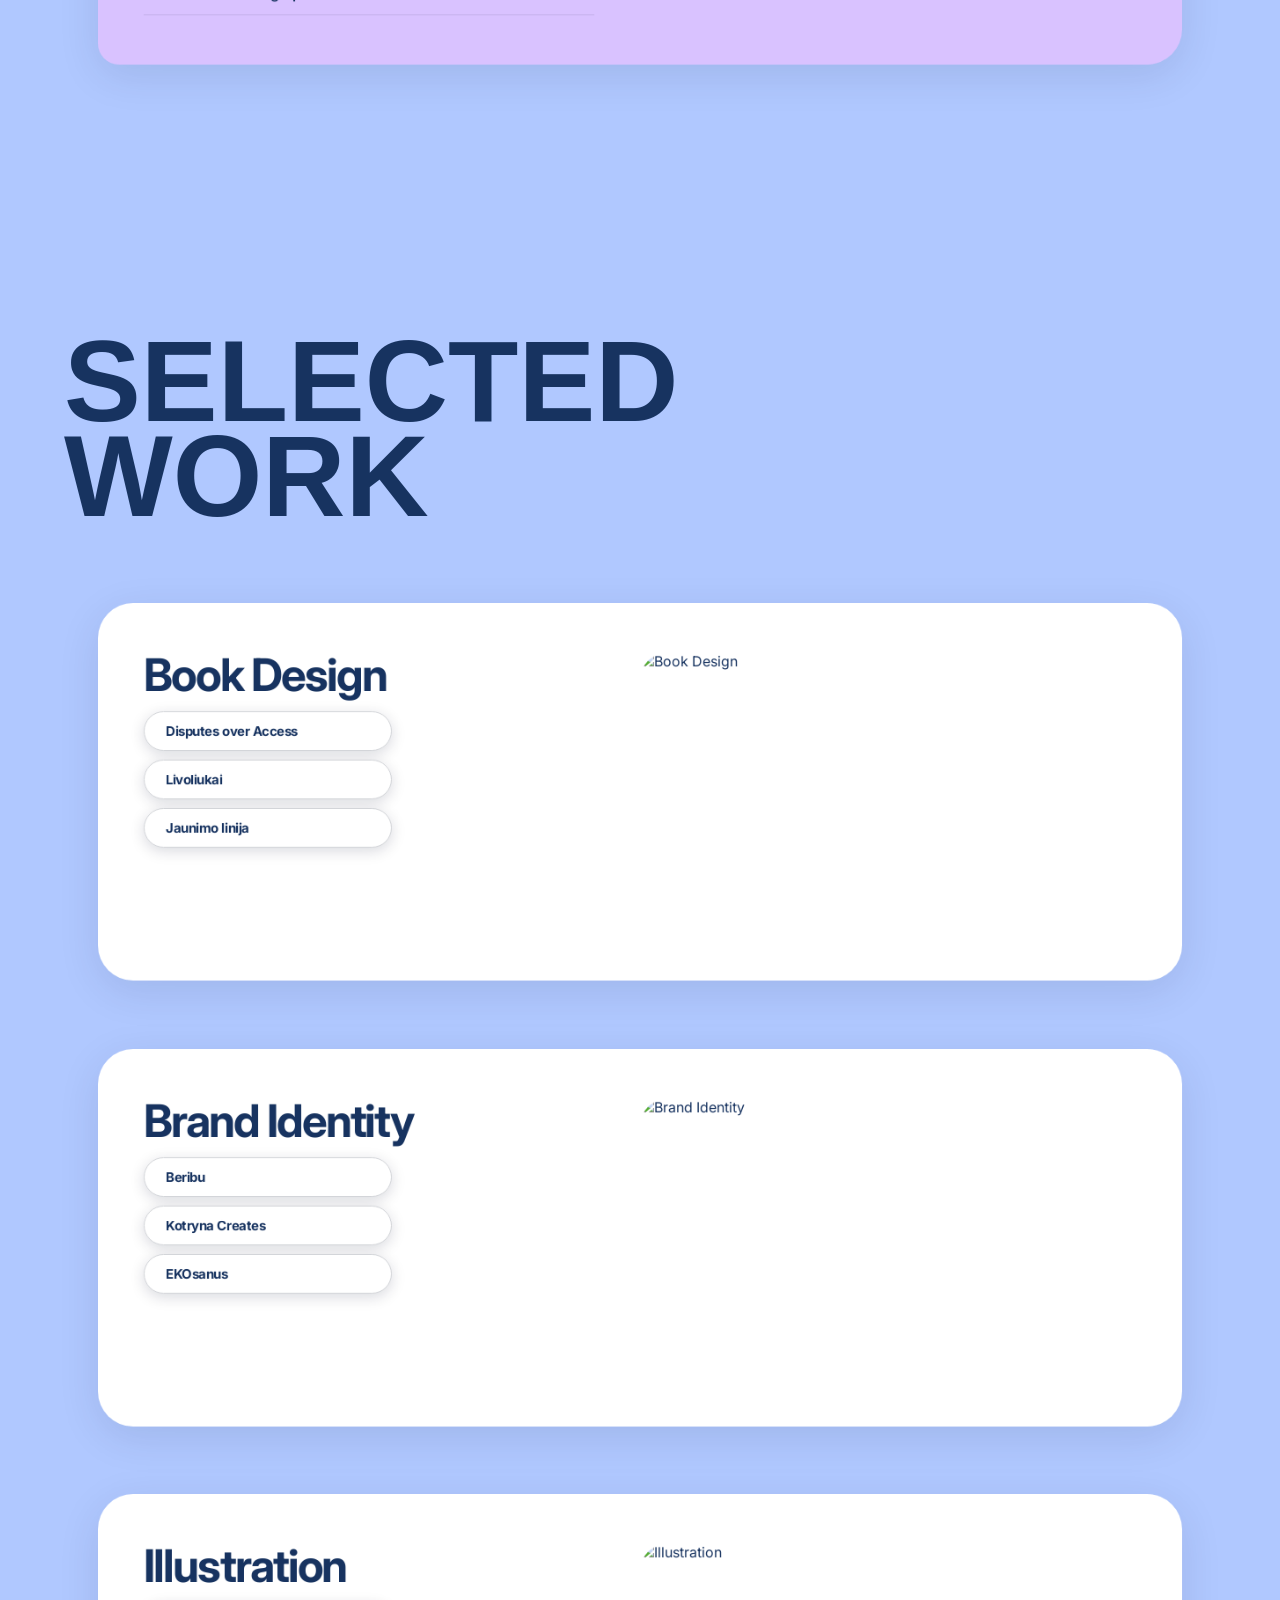
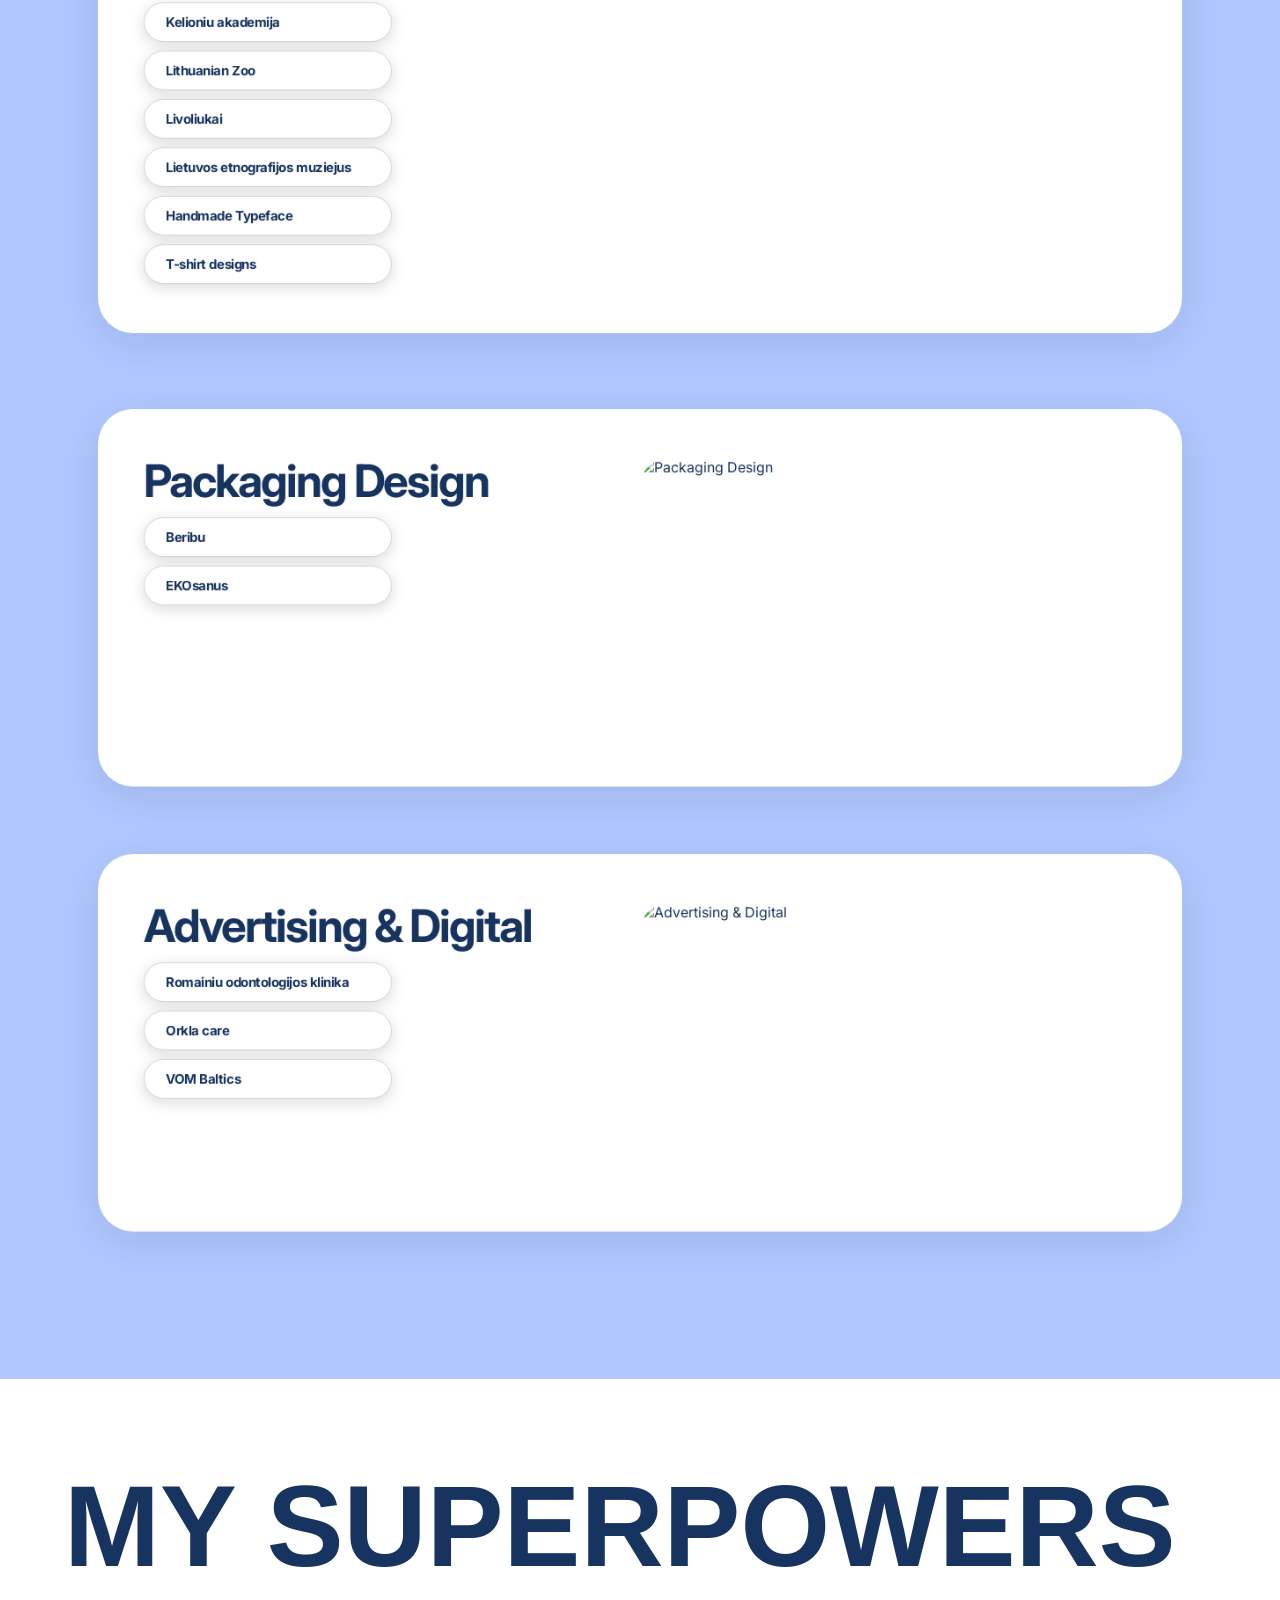
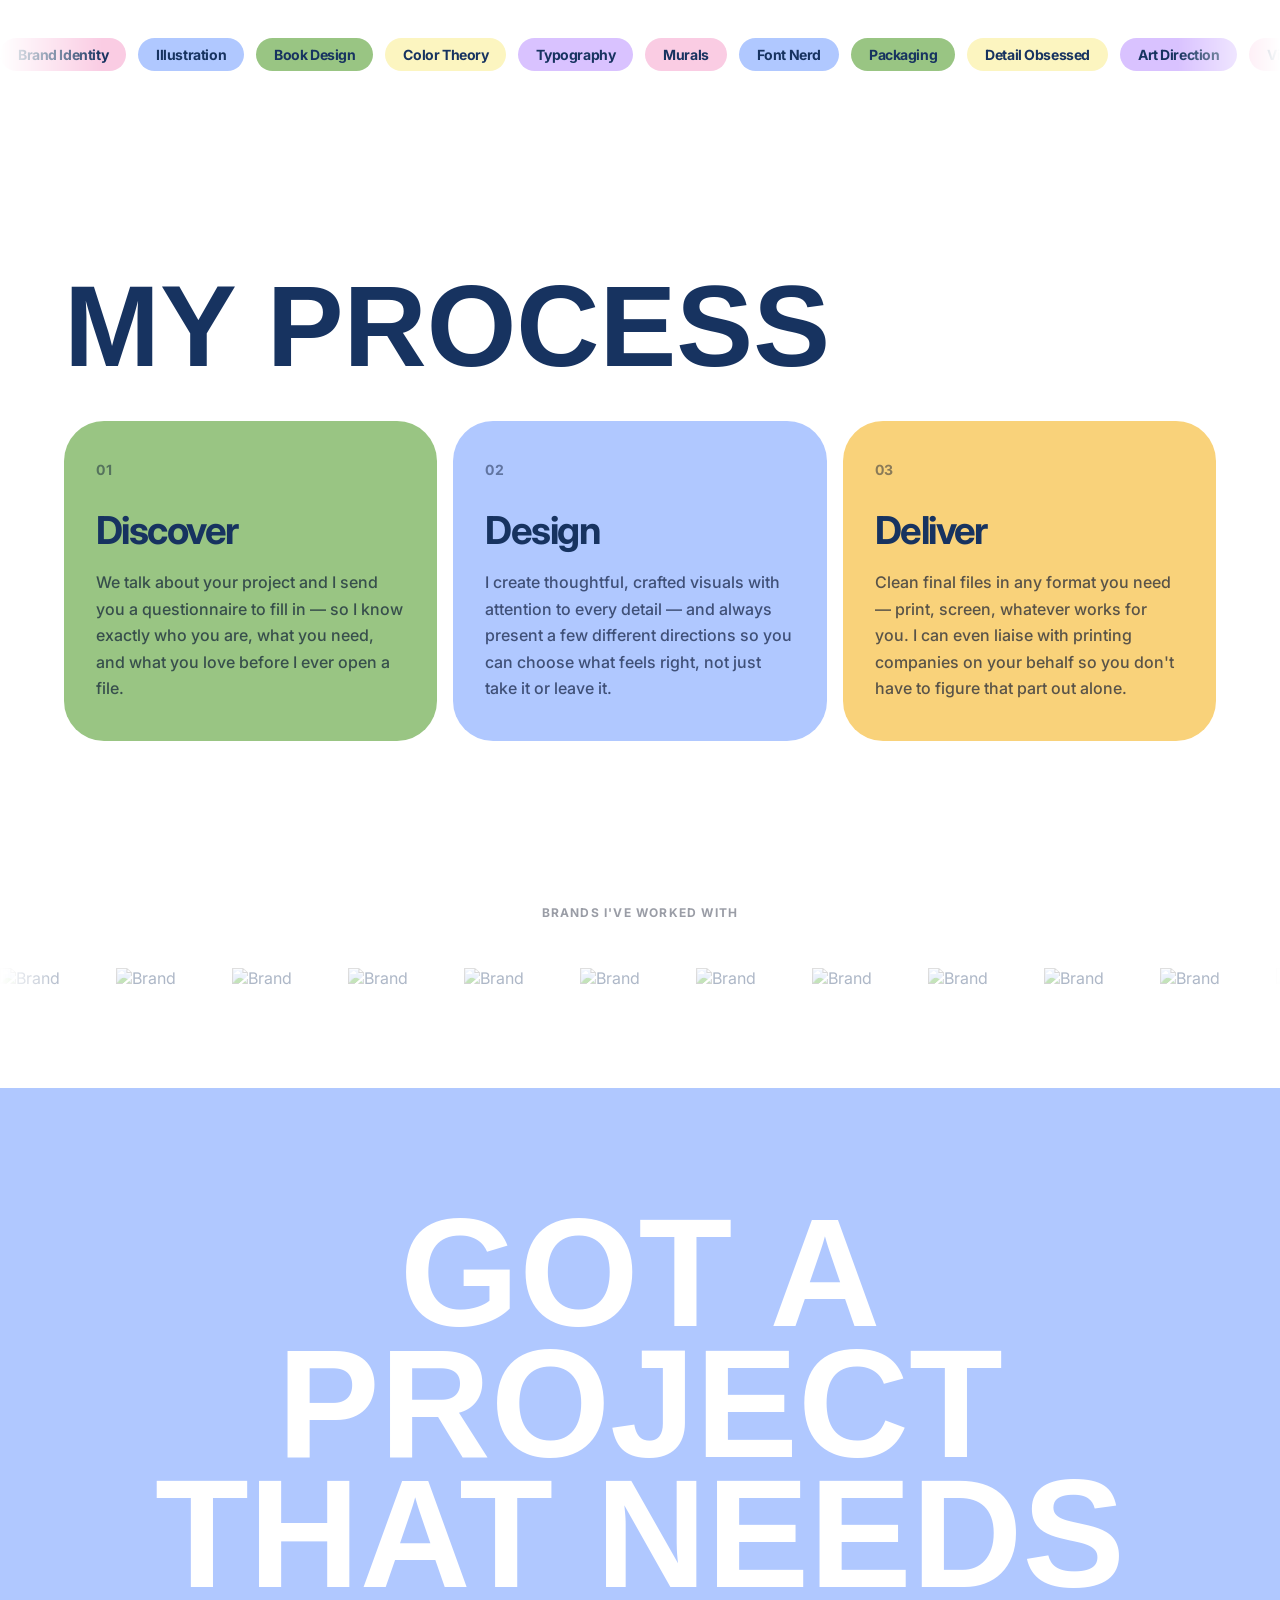
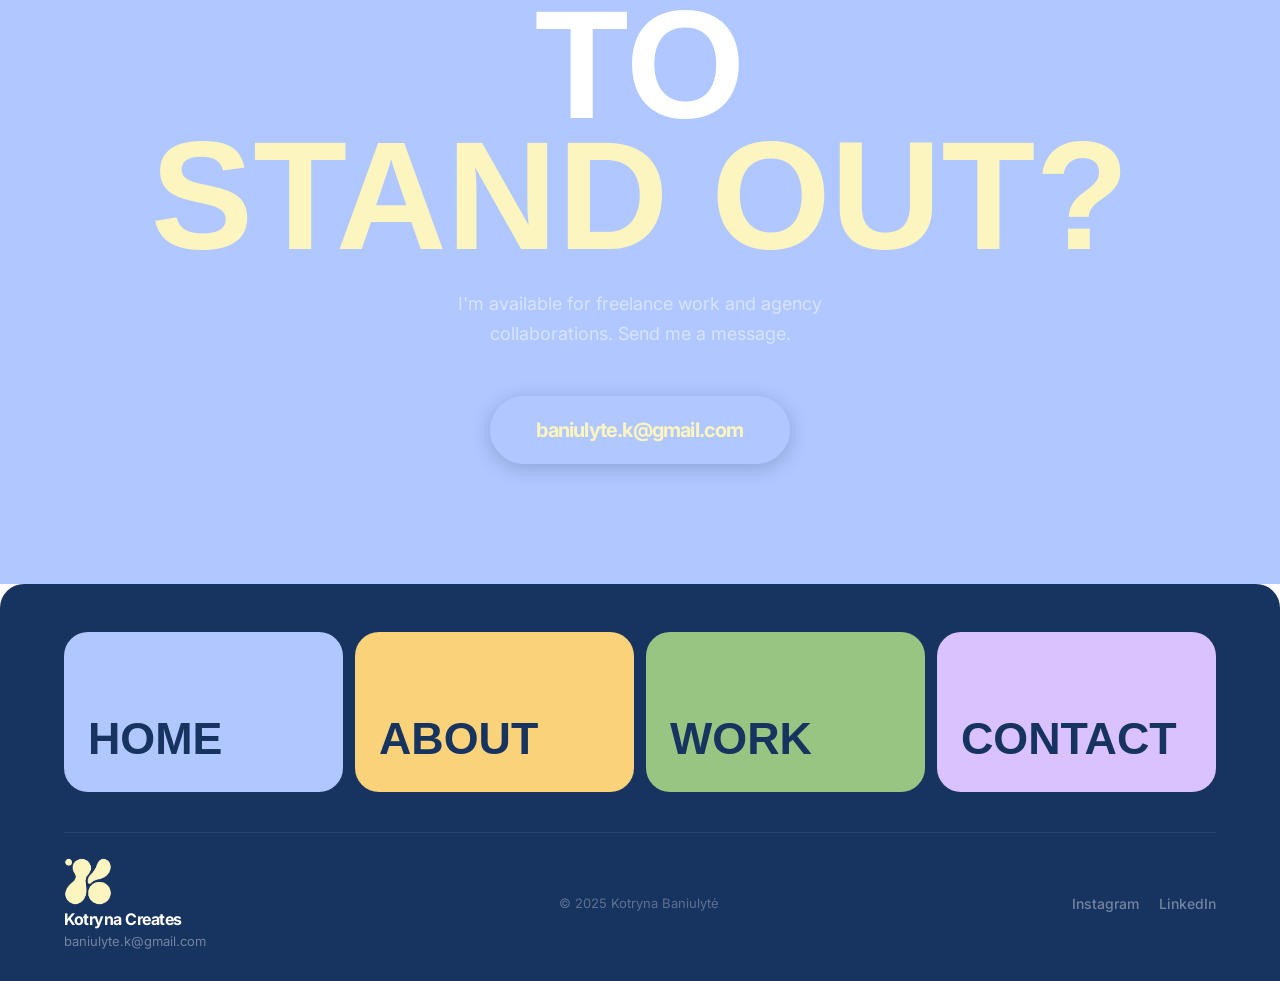
==== commit 279af40f: "Add service card images - Add Brand identity.png to Brand Identity service - Add Illustration.png to" ====
--- a/index.html
+++ b/index.html
@@ -106,7 +106,9 @@
             <li><span class="svc-num">04</span><span>Business card &amp; stationery</span></li>
           </ul>
         </div>
-        <div class="svc-right svc-right--empty"></div>
+        <div class="svc-right">
+          <img src="images/Brand identity.png" alt="Brand Identity">
+        </div>
       </div>
 
       <div class="svc-card svc-card--orange">
@@ -122,7 +124,9 @@
             <li><span class="svc-num">04</span><span>Custom commissions</span></li>
           </ul>
         </div>
-        <div class="svc-right svc-right--empty"></div>
+        <div class="svc-right">
+          <img src="images/Illustration.png" alt="Illustration">
+        </div>
       </div>
 
       <div class="svc-card svc-card--green">
@@ -138,7 +142,9 @@
             <li><span class="svc-num">04</span><span>Magazines &amp; brochures</span></li>
           </ul>
         </div>
-        <div class="svc-right svc-right--empty"></div>
+        <div class="svc-right">
+          <img src="images/Book & editorial design.png" alt="Book & Editorial Design">
+        </div>
       </div>
 
       <div class="svc-card svc-card--yellow">
@@ -154,7 +160,9 @@
             <li><span class="svc-num">04</span><span>Print-ready files</span></li>
           </ul>
         </div>
-        <div class="svc-right svc-right--empty"></div>
+        <div class="svc-right">
+          <img src="images/Packaging design.png" alt="Packaging Design">
+        </div>
       </div>
 
       <div class="svc-card svc-card--purple">
@@ -170,7 +178,9 @@
             <li><span class="svc-num">04</span><span>Social media graphics</span></li>
           </ul>
         </div>
-        <div class="svc-right svc-right--empty"></div>
+        <div class="svc-right">
+          <img src="images/Advertising & digital.png" alt="Advertising & Digital">
+        </div>
       </div>
 
     </div>
--- a/style.css
+++ b/style.css
@@ -163,7 +163,7 @@
 .about-bigtext em { font-style: normal; color: var(--blue); }
 
 .about-photo-block {
-  position: relative; margin-top: 80px;
+  position: relative; margin-top: 40px;
   height: auto; aspect-ratio: auto;
   overflow: hidden; border-radius: 40px 40px 0 0;
 }
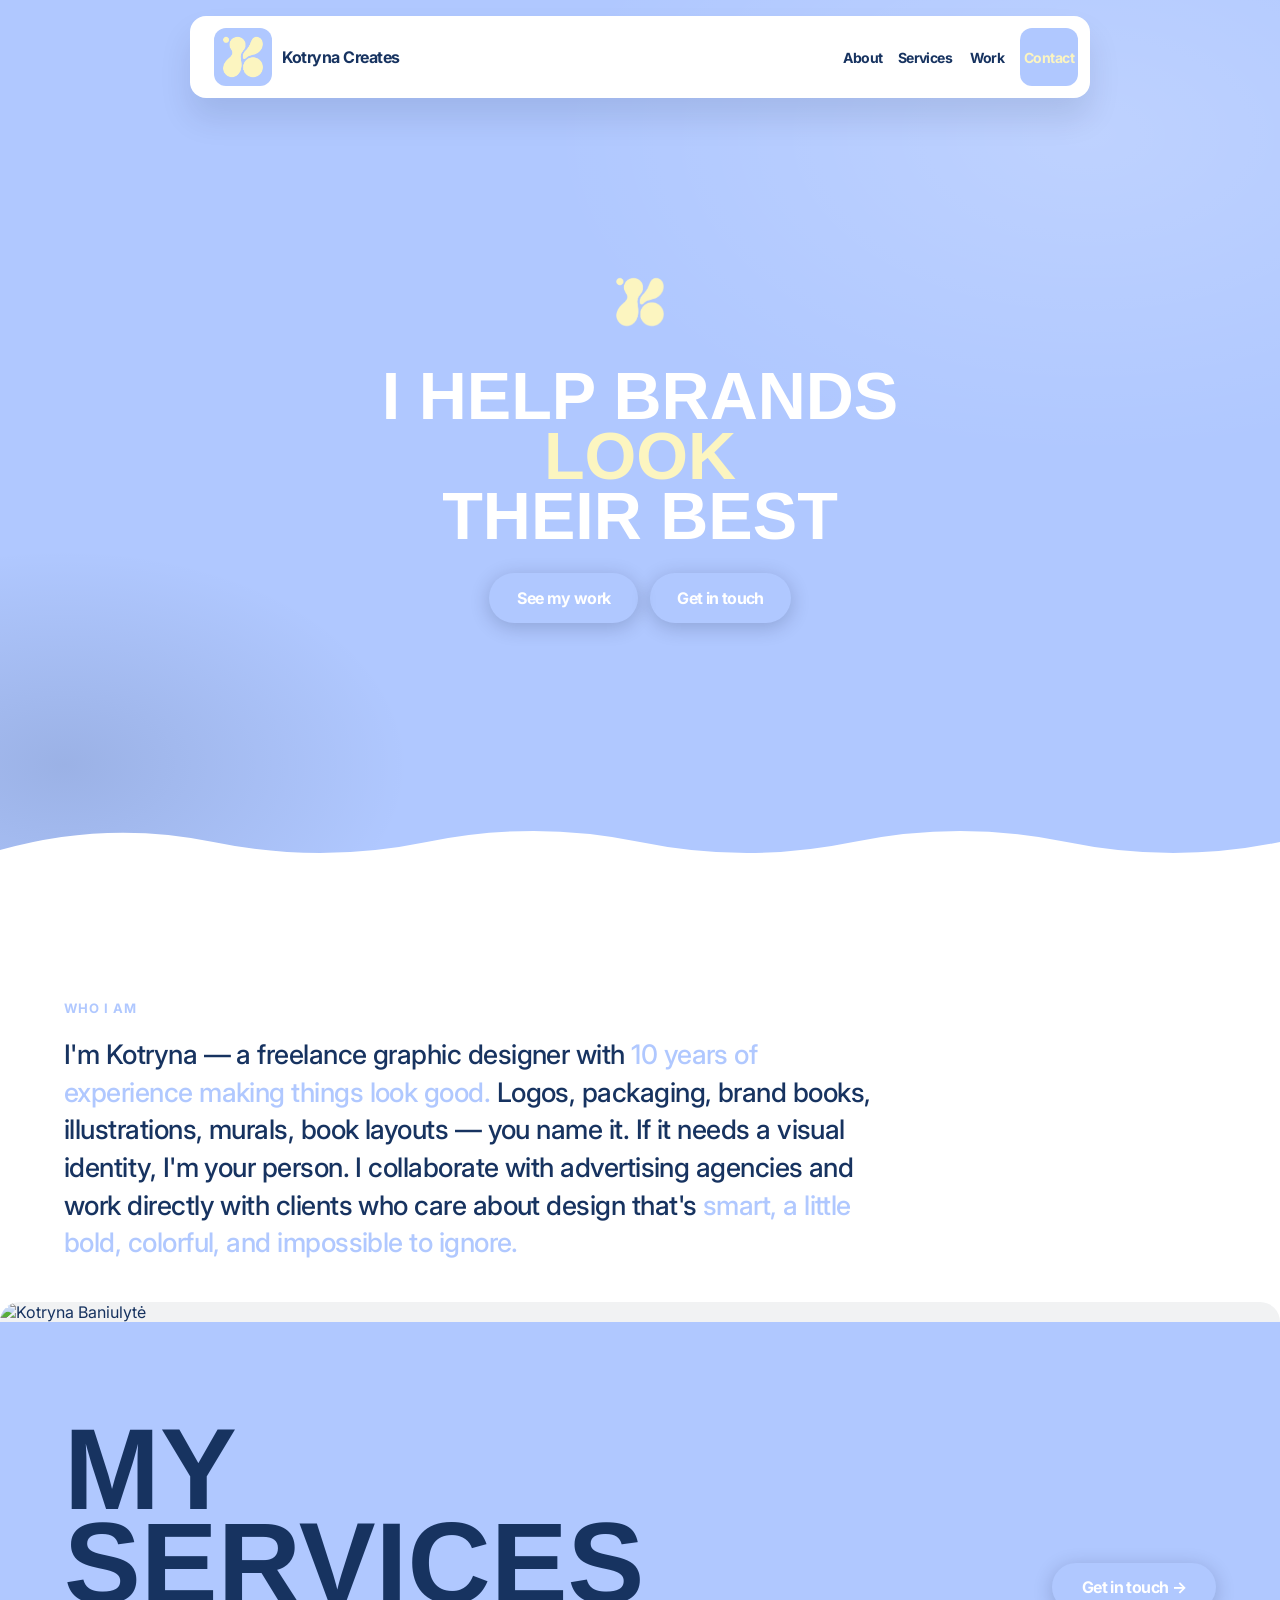
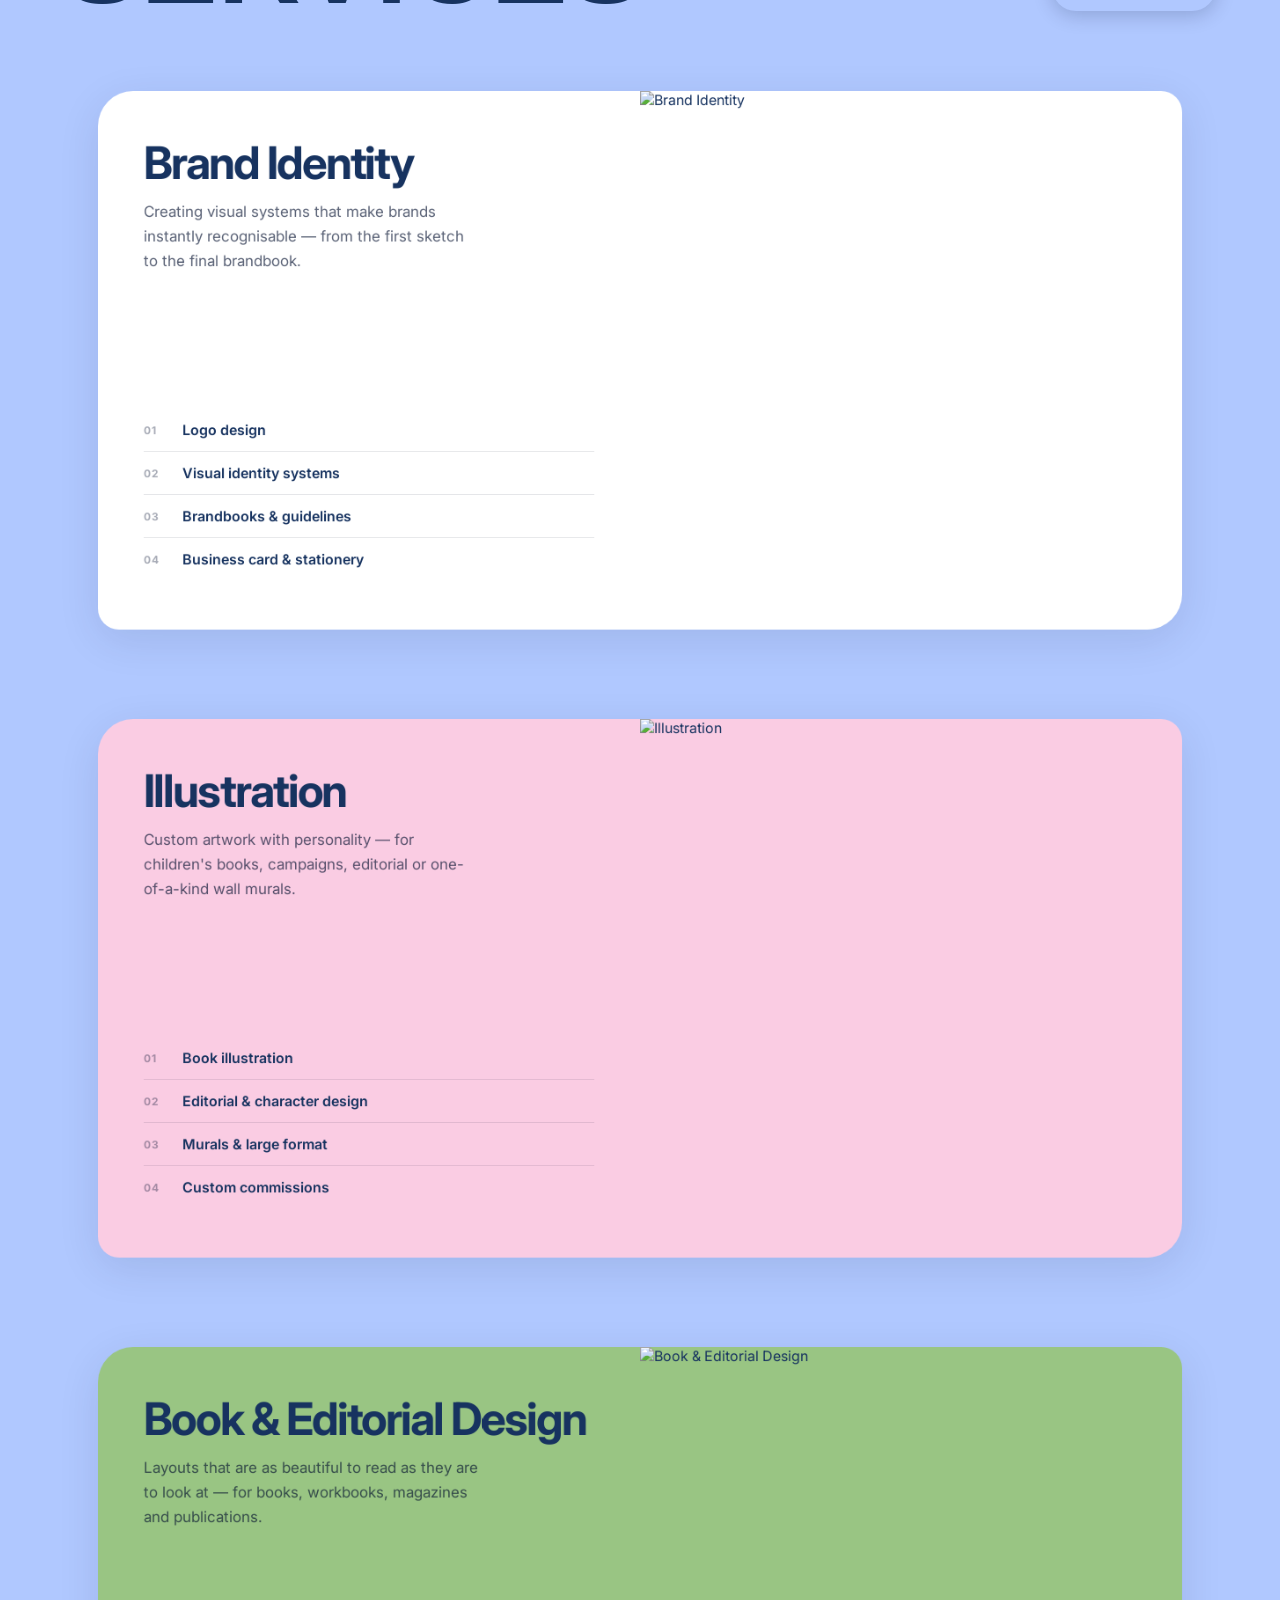
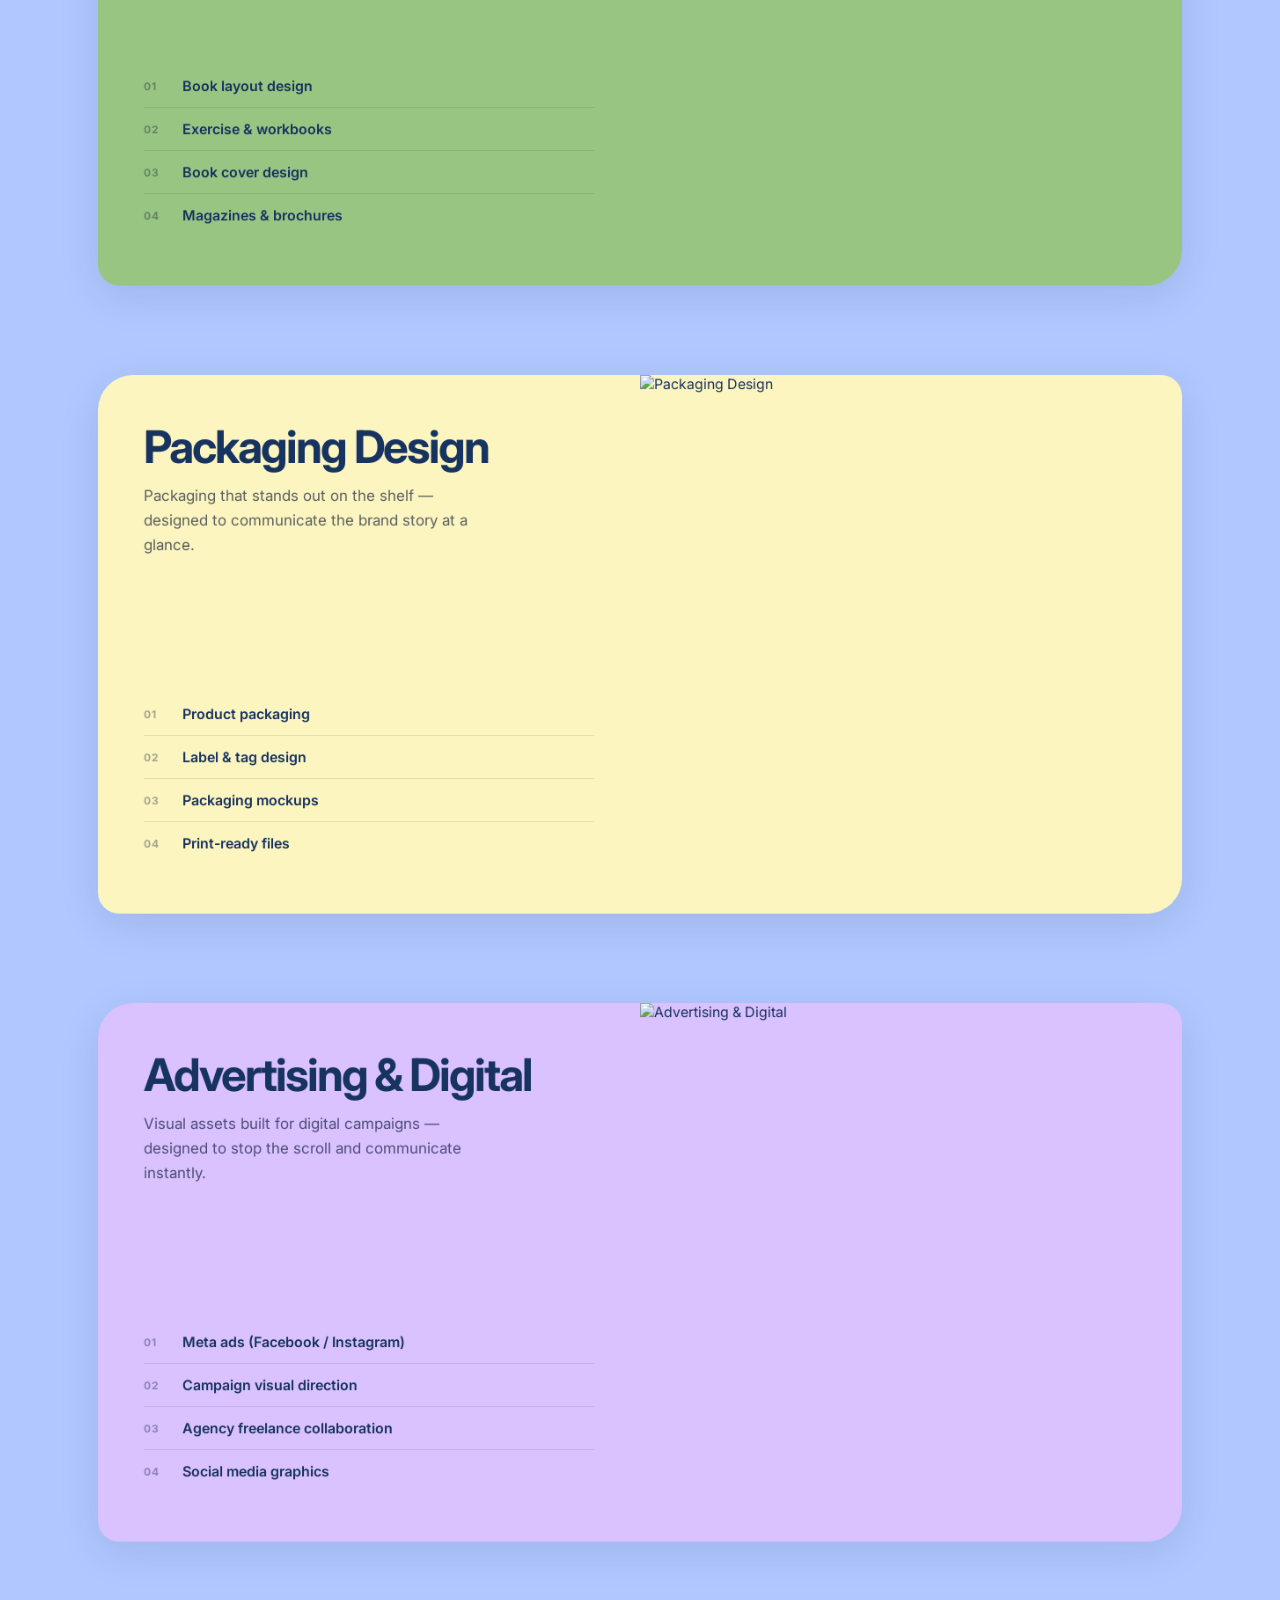
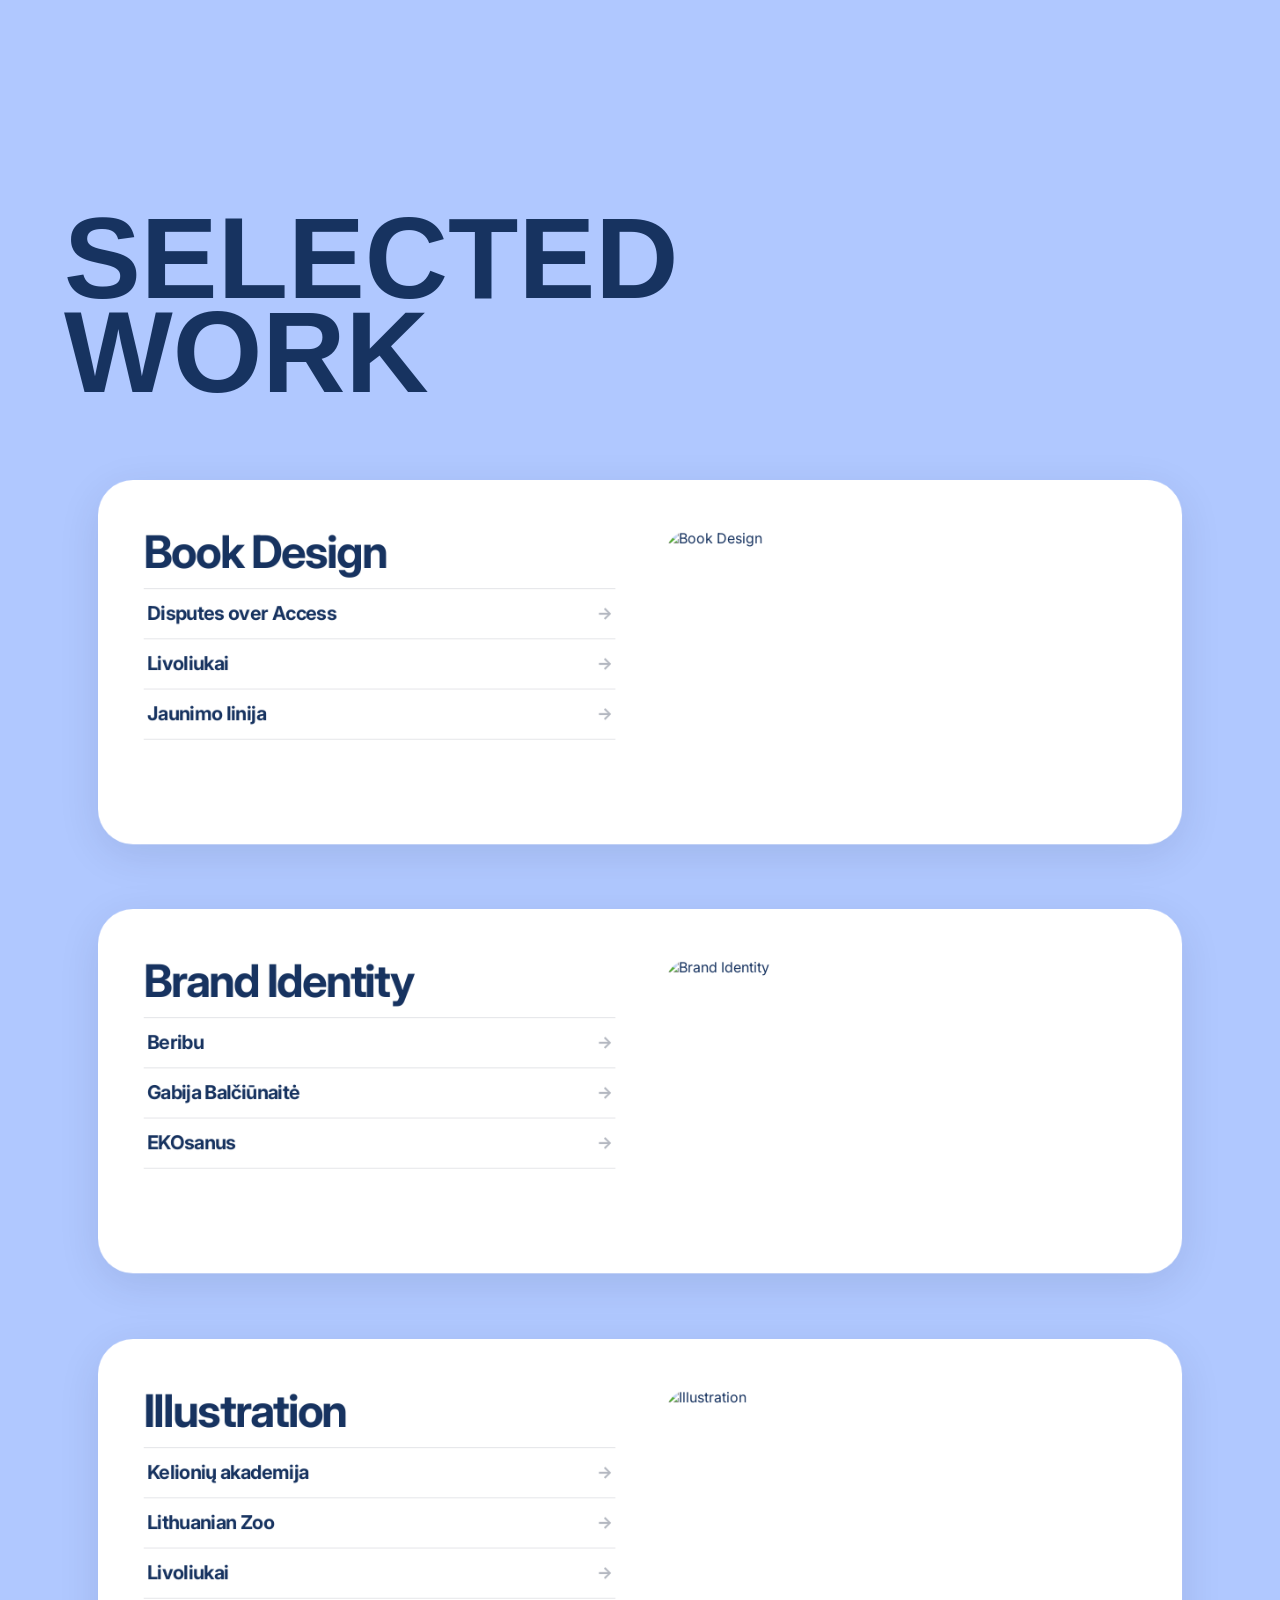
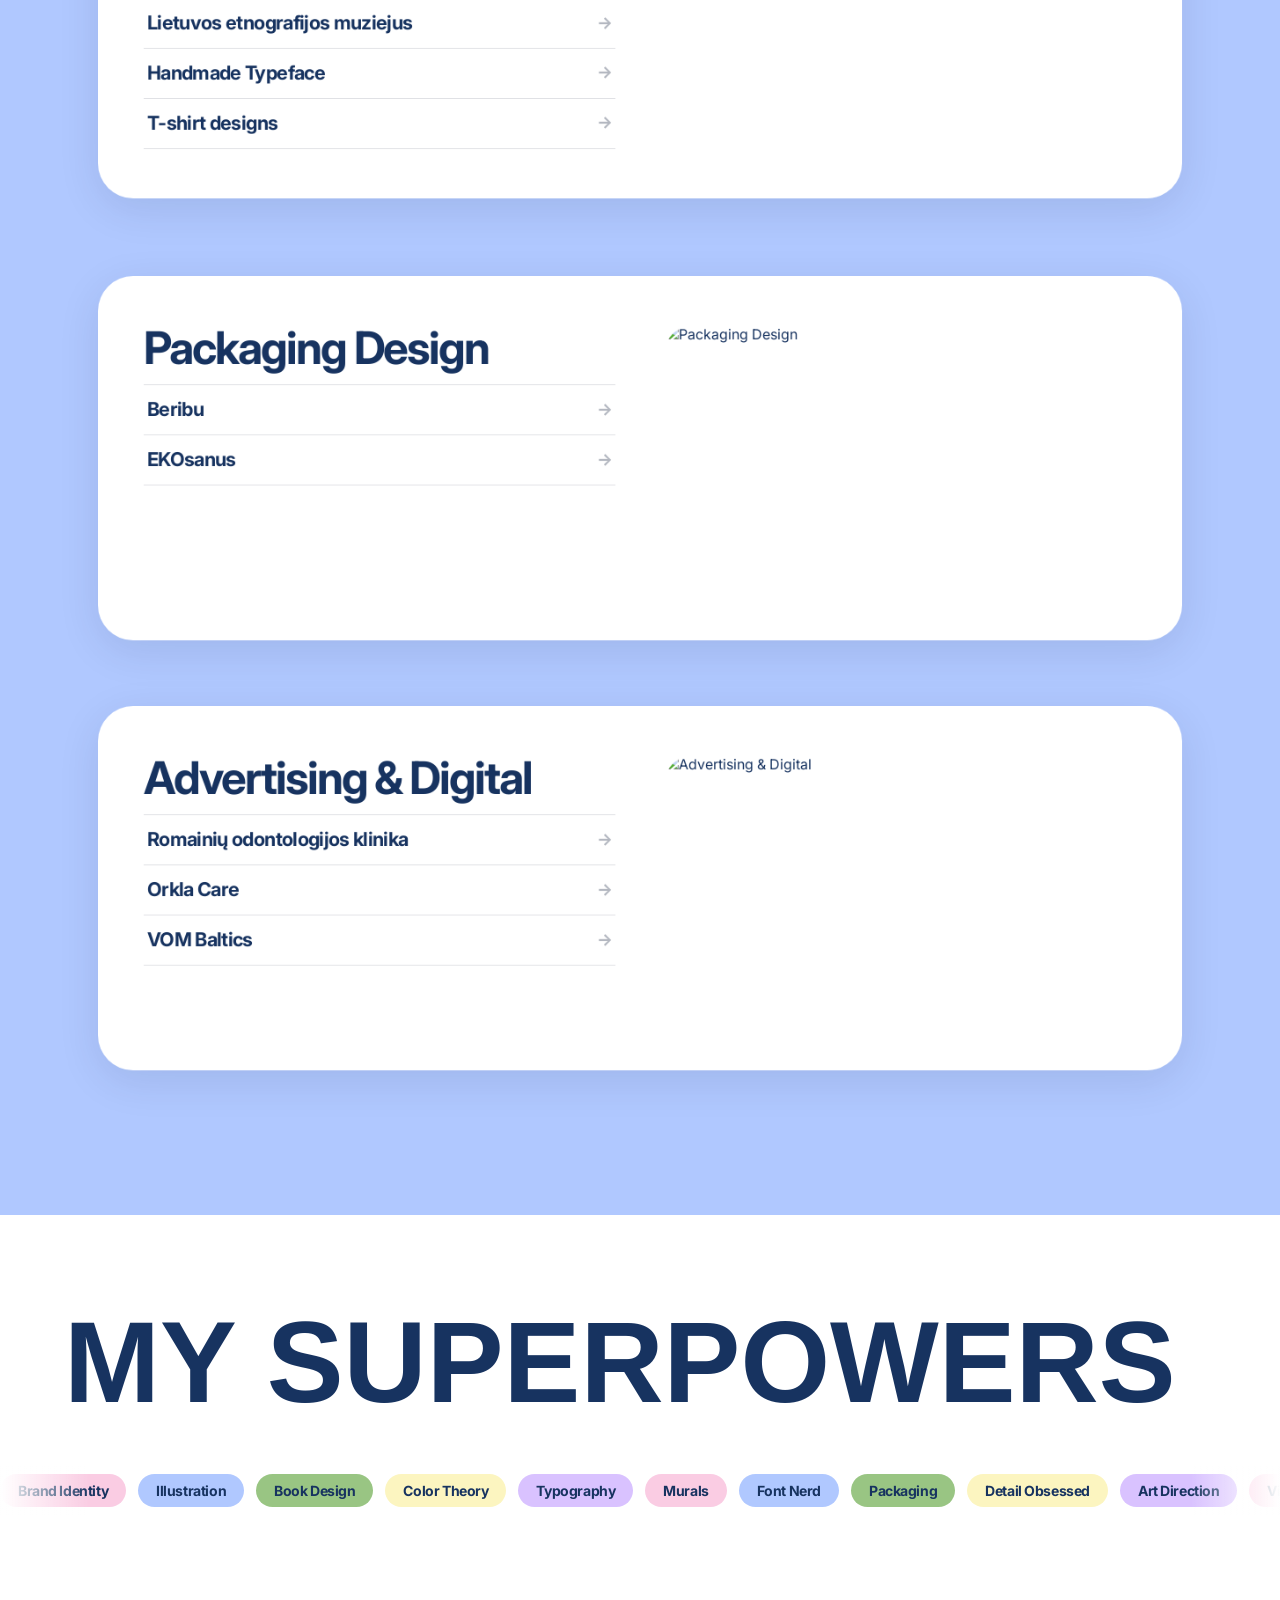
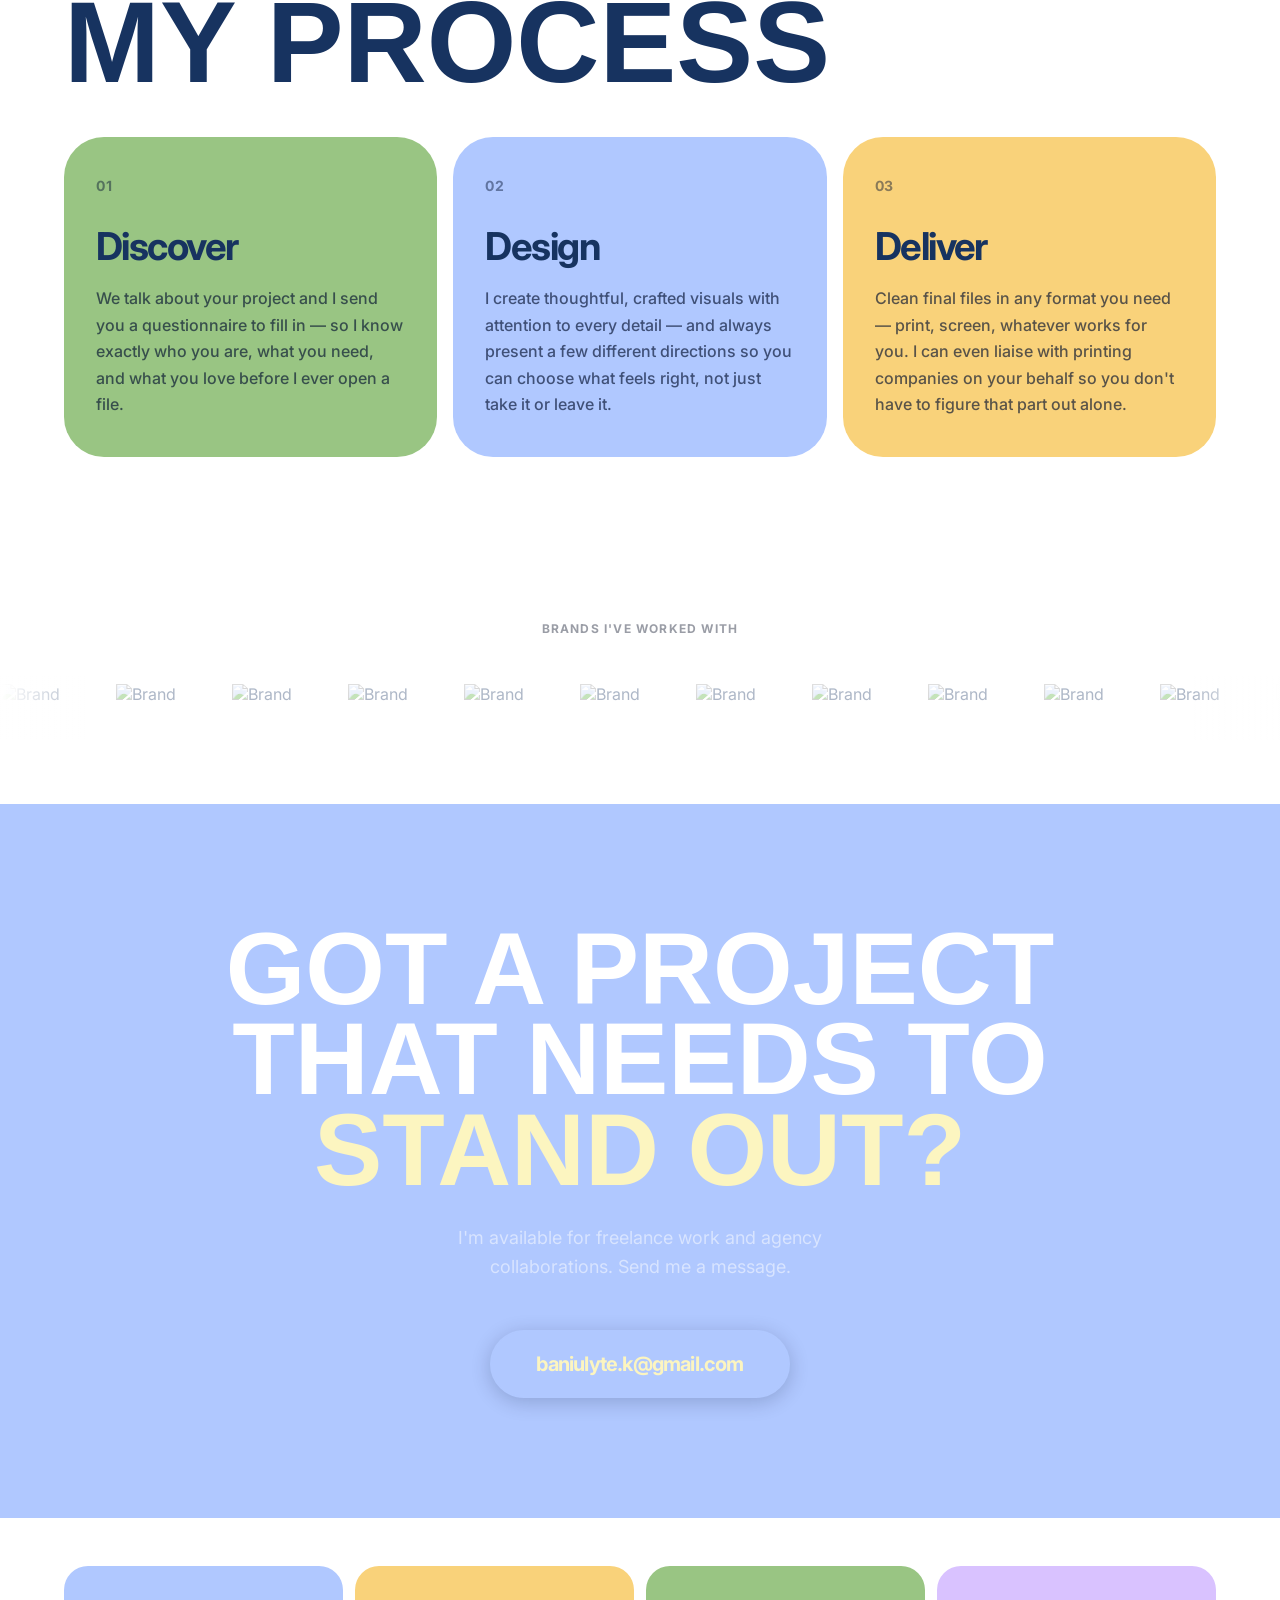
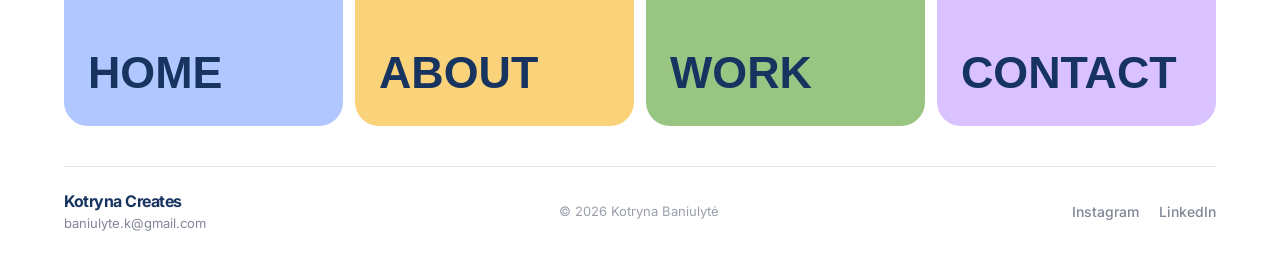
==== commit 0be41196: "Fix scroll jank, ticker bugs, and polish homepage - Consolidate scroll effects into one rAF-throttle" ====
--- a/index.html
+++ b/index.html
@@ -36,9 +36,9 @@
     <div class="hero-inner">
       <img src="images/logo.png" alt="Kotryna Creates" class="hero-logo">
       <h1 class="hero-title">
-        <span class="hero-line">I create</span>
-        <span class="hero-line">DESIGN THAT</span>
-        <span class="hero-line hero-line--accent">SPEAKS daily</span>
+        <span class="hero-line">I help brands</span>
+        <span class="hero-line hero-line--accent">look</span>
+        <span class="hero-line">their best</span>
       </h1>
       <div class="hero-actions">
         <a href="#work" class="btn-primary">See my work</a>
@@ -54,16 +54,7 @@
     <!-- Organic cloud edge — sits at the very top, overlapping the blue hero below -->
     <div class="hero-cloud-edge" aria-hidden="true">
       <svg xmlns="http://www.w3.org/2000/svg" viewBox="0 0 1440 110" preserveAspectRatio="none">
-        <ellipse cx="80"   cy="115" rx="145" ry="88"  fill="white"/>
-        <ellipse cx="240"  cy="115" rx="175" ry="72"  fill="white"/>
-        <ellipse cx="410"  cy="115" rx="152" ry="95"  fill="white"/>
-        <ellipse cx="580"  cy="115" rx="180" ry="80"  fill="white"/>
-        <ellipse cx="755"  cy="115" rx="160" ry="100" fill="white"/>
-        <ellipse cx="930"  cy="115" rx="175" ry="85"  fill="white"/>
-        <ellipse cx="1105" cy="115" rx="158" ry="90"  fill="white"/>
-        <ellipse cx="1280" cy="115" rx="168" ry="78"  fill="white"/>
-        <ellipse cx="1420" cy="115" rx="140" ry="88"  fill="white"/>
-        <rect x="0" y="80" width="1440" height="30" fill="white"/>
+        <path d="M0,58 Q 120,28 240,50 T 480,50 T 720,50 T 960,50 T 1200,50 T 1440,50 L1440,110 L0,110 Z" fill="white"/>
       </svg>
     </div>
 
@@ -88,7 +79,7 @@
     <div class="container">
       <div class="section-head">
         <h2 class="section-title">My<br>Services</h2>
-        <a href="#contact" class="btn-ghost-dark">Get in touch →</a>
+        <a href="#contact" class="btn-cta">Get in touch →</a>
       </div>
     </div>
     <div class="services-stack">
@@ -179,7 +170,7 @@
           </ul>
         </div>
         <div class="svc-right">
-          <img src="images/Advertising & digital.png" alt="Advertising & Digital">
+          <img src="images/Advertising & digital.png" alt="Advertising & Digital" style="object-position: bottom;">
         </div>
       </div>
 
@@ -346,11 +337,10 @@
       </div>
       <div class="footer-bottom">
         <div class="footer-id">
-          <img src="images/logo.png" alt="Kotryna Creates logo" class="footer-logo">
           <span class="footer-name">Kotryna Creates</span>
           <a href="mailto:baniulyte.k@gmail.com" class="footer-email">baniulyte.k@gmail.com</a>
         </div>
-        <span class="footer-copy">© 2025 Kotryna Baniulytė</span>
+        <span class="footer-copy">© 2026 Kotryna Baniulytė</span>
         <div class="footer-socials">
           <a href="https://www.instagram.com/kotryna.creates/" target="_blank" rel="noopener">Instagram</a>
           <a href="https://www.linkedin.com/in/kotryna-baniulyt%C4%97-553287295/" target="_blank" rel="noopener">LinkedIn</a>
--- a/style.css
+++ b/style.css
@@ -93,6 +93,22 @@
 }
 .btn-ghost-dark:hover { background: var(--blue); color: var(--white); border-color: var(--navy); }
 
+/* CTA pill — matches the hero buttons: blue + shadow + yellow text,
+   turns yellow with navy text on hover */
+.btn-cta {
+  display: inline-flex; align-items: center;
+  background: var(--blue); color: var(--white);
+  font-weight: 700; font-size: 16px; letter-spacing: -0.04em;
+  padding: 14px 30px; border-radius: 100px; border: none;
+  box-shadow: 0 4px 20px rgba(3,15,46,0.2);
+  transition: background 0.2s, color 0.2s, transform 0.2s, box-shadow 0.2s;
+  flex-shrink: 0; align-self: flex-end;
+}
+.btn-cta:hover {
+  background: var(--yellow); color: var(--navy);
+  transform: translateY(-3px); box-shadow: 0 10px 32px rgba(3,15,46,0.28);
+}
+
 /* ═══ SHARED ═══ */
 .section-label { font-size: 13px; font-weight: 700; letter-spacing: 0.08em; text-transform: uppercase; color: var(--blue); margin-bottom: 20px; }
 
@@ -129,7 +145,7 @@
 .hero-inner {
   position: relative; z-index: 2;
   max-width: 1200px; margin: 0 auto; width: 100%;
-  padding: 100px 24px 120px;
+  padding: 130px 24px 130px;
   height: 100%;
   display: flex; flex-direction: column;
   align-items: center; justify-content: center;
@@ -138,10 +154,10 @@
 
 .hero-title {
   font-family: var(--font-title);
-  font-size: clamp(44px, 7vw, 100px);
-  font-weight: 700; line-height: 0.88; letter-spacing: 0em;
+  font-size: clamp(34px, 5.2vw, 72px);
+  font-weight: 700; line-height: 0.9; letter-spacing: 0em;
   text-transform: uppercase; color: var(--white);
-  margin-bottom: 32px; display: flex; flex-direction: column;
+  margin-bottom: 26px; display: flex; flex-direction: column;
 }
 .hero-line { display: block; opacity: 0; transform: translateY(32px); animation: slideUp 0.7s cubic-bezier(0.22,1,0.36,1) forwards; }
 .hero-line:nth-child(1) { animation-delay: 0.1s; }
@@ -151,14 +167,16 @@
 @keyframes slideUp { to { opacity: 1; transform: none; } }
 
 .hero-actions { display: flex; gap: 12px; flex-wrap: wrap; opacity: 0; animation: slideUp 0.6s ease forwards 0.6s; }
+.hero-actions .btn-primary,
+.hero-actions .btn-ghost-white { font-size: 16px; padding: 13px 26px; }
 
 /* ═══ ABOUT ═══ */
 .about-section { background: var(--white); padding: 100px 0 0; }
 
 .about-bigtext {
-  font-size: clamp(22px, 3vw, 40px);
-  font-weight: 500; line-height: 1.3; letter-spacing: -0.03em;
-  color: var(--navy); margin-bottom: 40px; max-width: 900px;
+  font-size: clamp(18px, 2.1vw, 28px);
+  font-weight: 500; line-height: 1.4; letter-spacing: -0.02em;
+  color: var(--navy); margin-bottom: 40px; max-width: 820px;
 }
 .about-bigtext em { font-style: normal; color: var(--blue); }
 
@@ -207,7 +225,7 @@
   position: sticky; top: 90px;
   background: var(--white); border-radius: 40px;
   padding: 56px 52px; overflow: hidden;
-  display: grid; grid-template-columns: 1fr 1fr;
+  display: grid; grid-template-columns: 1fr 1fr; column-gap: 56px;
   margin-bottom: 16px;
   box-shadow: 0 12px 48px rgba(3,15,46,0.10);
   will-change: transform; transform-origin: center top;
@@ -221,18 +239,27 @@
 
 .work-header { display: flex; flex-direction: column; gap: 16px; }
 .work-category { font-weight: 700; font-size: clamp(32px, 4vw, 56px); letter-spacing: -0.04em; color: var(--navy); line-height: 1; }
-.work-projects { display: flex; flex-direction: column; max-width: 50%; }
-.work-projects li { display: flex; align-items: center; gap: 12px; padding: 12px 24px; background: var(--blue); color: var(--white); border-radius: 100px; border: none; margin-bottom: 10px; font-size: 15px; font-weight: 700; letter-spacing: -0.03em; cursor: pointer; transition: transform 0.2s, box-shadow 0.2s; box-shadow: 0 4px 16px rgba(3,15,46,0.15); }
-.work-projects li:hover { transform: translateY(-2px); box-shadow: 0 8px 24px rgba(3,15,46,0.25); }
-.work-projects li:last-child { margin-bottom: 0; }
+.work-projects { display: flex; flex-direction: column; }
+.work-projects li {
+  display: flex; align-items: center; justify-content: space-between; gap: 16px;
+  padding: 16px 4px;
+  border-bottom: 1px solid rgba(3,15,46,0.12);
+  color: var(--navy);
+  font-size: clamp(17px, 1.7vw, 23px); font-weight: 700; letter-spacing: -0.03em;
+  line-height: 1.1; cursor: pointer;
+  transition: color 0.2s, padding 0.25s cubic-bezier(0.34,1.4,0.64,1);
+}
+.work-projects li:first-child { border-top: 1px solid rgba(3,15,46,0.12); }
+/* always-visible arrow — signals each row opens a project page */
+.work-projects li::after {
+  content: "→";
+  flex-shrink: 0; font-size: 19px; font-weight: 700;
+  color: rgba(3,15,46,0.3);
+  transition: transform 0.25s cubic-bezier(0.34,1.4,0.64,1), color 0.2s;
+}
+.work-projects li:hover { color: var(--blue); padding-left: 12px; }
+.work-projects li:hover::after { color: var(--blue); transform: translateX(5px); }
 .work-icon { display: none; }
-
-/* Color variants for work project buttons */
-.work-projects--green li   { background: var(--white);  color: var(--navy); border: 1px solid var(--border); }
-.work-projects--white li   { background: var(--white);  color: var(--navy); border: 1px solid var(--border); }
-.work-projects--orange li  { background: var(--white);  color: var(--navy); border: 1px solid var(--border); }
-.work-projects--yellow li  { background: var(--white);  color: var(--navy); border: 1px solid var(--border); }
-.work-projects--purple li  { background: var(--white);  color: var(--navy); border: 1px solid var(--border); }
 
 .work-image { overflow: hidden; border-radius: 32px; aspect-ratio: 16 / 9; }
 .work-image img { width: 100%; height: 100%; object-fit: cover; transition: transform 0.6s; }
@@ -290,8 +317,9 @@
 .svc-header { display: flex; flex-direction: column; gap: 16px; }
 .svc-title { font-weight: 700; font-size: clamp(32px, 4vw, 56px); letter-spacing: -0.04em; color: var(--navy); line-height: 1; }
 .svc-desc  { font-size: 17px; line-height: 1.65; color: rgba(3,15,46,0.65); max-width: 380px; }
-.svc-list  { border-top: 2px solid rgba(3,15,46,0.15); }
+.svc-list  { }
 .svc-list li { display: flex; align-items: center; gap: 16px; padding: 14px 0; border-bottom: 1px solid rgba(3,15,46,0.10); font-size: 16px; font-weight: 600; color: var(--navy); }
+.svc-list li:last-child { border-bottom: none; }
 .svc-num   { font-size: 12px; font-weight: 700; letter-spacing: 0.05em; color: rgba(3,15,46,0.35); min-width: 28px; }
 .svc-right { overflow: hidden; }
 .svc-right img { width: 100%; height: 100%; object-fit: cover; transition: transform 0.6s; }
@@ -299,18 +327,25 @@
 .svc-right--empty { background: rgba(3,15,46,0.06); }
 
 /* ═══ SKILLS TICKER ═══ */
-.skills-section { background: var(--white); padding: 100px 0; }
+.skills-section { background: var(--white); padding: 100px 0 40px; }
 .skills-section .section-title { margin-bottom: 56px; }
 .ticker-mask {
+  position: relative;
   overflow: hidden;
-  mask-image: linear-gradient(90deg, transparent 0%, black 8%, black 92%, transparent 100%);
-  -webkit-mask-image: linear-gradient(90deg, transparent 0%, black 8%, black 92%, transparent 100%);
-}
-.ticker-track { display: flex; gap: 12px; width: max-content; animation: ticker 28s linear infinite; padding: 8px 0; }
+}
+.ticker-mask::before,
+.ticker-mask::after {
+  content: "";
+  position: absolute; top: 0; bottom: 0;
+  width: 90px; z-index: 2; pointer-events: none;
+}
+.ticker-mask::before { left: 0;  background: linear-gradient(90deg,  var(--white), rgba(255,255,255,0)); }
+.ticker-mask::after  { right: 0; background: linear-gradient(270deg, var(--white), rgba(255,255,255,0)); }
+.ticker-track { display: flex; gap: 12px; width: max-content; animation: ticker 28s linear infinite; padding: 8px 0; backface-visibility: hidden; }
 @keyframes ticker { from { transform: translateX(0); } to { transform: translateX(-50%); } }
 
 /* ═══ PROCESS ═══ */
-.process-section { background: var(--white); padding: 100px 0; }
+.process-section { background: var(--white); padding: 40px 0 100px; }
 .process-grid { display: grid; grid-template-columns: repeat(3, 1fr); gap: 16px; }
 .process-card { border-radius: 40px; padding: 40px 32px; display: flex; flex-direction: column; gap: 20px; min-height: 320px; }
 .process-card--green  { background: var(--green); }
@@ -324,7 +359,7 @@
 .cta-section { background: var(--blue); padding: 120px 24px; text-align: center; }
 .cta-inner   { display: flex; flex-direction: column; align-items: center; }
 .cta-eyebrow { font-size: 13px; font-weight: 700; letter-spacing: 0.08em; text-transform: uppercase; color: rgba(255,255,255,0.4); margin-bottom: 24px; }
-.cta-title { font-family: var(--font-title); font-size: clamp(72px, 12vw, 160px); font-weight: 700; line-height: 0.85; text-transform: uppercase; color: var(--white); margin-bottom: 28px; }
+.cta-title { font-family: var(--font-title); font-size: clamp(48px, 8vw, 104px); font-weight: 700; line-height: 0.88; text-transform: uppercase; color: var(--white); margin-bottom: 28px; }
 .cta-pill-row { display: block; }
 .cta-pill { display: inline-block; background: var(--white); color: var(--navy); border-radius: 100px; padding: 0 24px; }
 .cta-sub { font-size: 18px; color: rgba(255,255,255,0.5); max-width: 440px; line-height: 1.65; margin-bottom: 48px; }
@@ -332,23 +367,23 @@
 .cta-section .btn-primary:hover { background: var(--white); border-color: var(--white); }
 
 /* ═══ FOOTER ═══ */
-.footer { background: var(--dark); border-radius: 24px 24px 0 0; padding: 48px 0 32px; }
+.footer { background: var(--white); border-radius: 24px 24px 0 0; padding: 48px 0 32px; }
 .footer-cards { display: grid; grid-template-columns: repeat(4, 1fr); gap: 12px; margin-bottom: 40px; }
 .footer-card { display: flex; align-items: flex-end; padding: 28px 24px; border-radius: 24px; font-family: var(--font-title); font-size: clamp(28px, 3.5vw, 56px); font-weight: 700; text-transform: uppercase; color: var(--navy); min-height: 160px; transition: transform 0.2s, box-shadow 0.2s; }
-.footer-card:hover { transform: translateY(-5px); box-shadow: 0 12px 32px rgba(0,0,0,0.3); }
+.footer-card:hover { transform: translateY(-5px); box-shadow: 0 12px 32px rgba(3,15,46,0.18); }
 .footer-card--blue   { background: var(--blue); }
 .footer-card--orange { background: var(--amber); }
 .footer-card--green  { background: var(--green); }
 .footer-card--purple { background: var(--purple); }
-.footer-bottom { display: flex; align-items: center; justify-content: space-between; padding-top: 24px; border-top: 1px solid rgba(255,255,255,0.08); }
+.footer-bottom { display: flex; align-items: center; justify-content: space-between; padding-top: 24px; border-top: 1px solid rgba(3,15,46,0.1); }
 .footer-id { display: flex; flex-direction: column; gap: 4px; }
-.footer-name  { font-weight: 700; font-size: 16px; color: var(--white); letter-spacing: -0.03em; }
-.footer-email { font-size: 13px; color: rgba(255,255,255,0.4); transition: color 0.2s; }
-.footer-email:hover { color: var(--white); }
-.footer-copy  { font-size: 13px; color: rgba(255,255,255,0.3); }
+.footer-name  { font-weight: 700; font-size: 16px; color: var(--navy); letter-spacing: -0.03em; }
+.footer-email { font-size: 13px; color: rgba(3,15,46,0.5); transition: color 0.2s; }
+.footer-email:hover { color: var(--navy); }
+.footer-copy  { font-size: 13px; color: rgba(3,15,46,0.4); }
 .footer-socials { display: flex; gap: 20px; }
-.footer-socials a { font-size: 14px; font-weight: 500; color: rgba(255,255,255,0.4); transition: color 0.2s; }
-.footer-socials a:hover { color: var(--white); }
+.footer-socials a { font-size: 14px; font-weight: 500; color: rgba(3,15,46,0.5); transition: color 0.2s; }
+.footer-socials a:hover { color: var(--navy); }
 
 /* ═══ MODAL ═══ */
 .modal { position: fixed; inset: 0; z-index: 200; display: flex; align-items: center; justify-content: center; opacity: 0; pointer-events: none; transition: opacity 0.25s; }
@@ -420,17 +455,20 @@
   object-fit: contain;
 }
 
-/* Footer: logo shows naturally on dark background */
+/* Footer: logo sits on a navy square so the pale logo stays visible on white */
 .footer-logo {
   width: 48px;
   height: 48px;
   object-fit: contain;
+  background: var(--navy);
+  border-radius: 12px;
+  padding: 8px;
 }
 
 /* Hero logo — sits above the title text */
 .hero-logo {
-  width: 64px;
-  height: 64px;
+  width: 50px;
+  height: 50px;
   object-fit: contain;
   margin-bottom: 24px;
   opacity: 0;
@@ -574,11 +612,20 @@
   margin-bottom: 40px;
 }
 
+/* edge fade via gradient overlays (avoids the Safari mask-image + animation
+   repaint bug that made the strip flicker / disappear) */
 .brands-mask {
+  position: relative;
   overflow: hidden;
-  mask-image: linear-gradient(90deg, transparent 0%, black 5%, black 95%, transparent 100%);
-  -webkit-mask-image: linear-gradient(90deg, transparent 0%, black 5%, black 95%, transparent 100%);
-}
+}
+.brands-mask::before,
+.brands-mask::after {
+  content: "";
+  position: absolute; top: 0; bottom: 0;
+  width: 90px; z-index: 2; pointer-events: none;
+}
+.brands-mask::before { left: 0;  background: linear-gradient(90deg,  var(--white), rgba(255,255,255,0)); }
+.brands-mask::after  { right: 0; background: linear-gradient(270deg, var(--white), rgba(255,255,255,0)); }
 
 .brands-track {
   display: flex;
@@ -589,6 +636,7 @@
   padding: 8px 0;
   list-style: none;
   will-change: transform;
+  backface-visibility: hidden;
 }
 
 @keyframes brands-scroll {
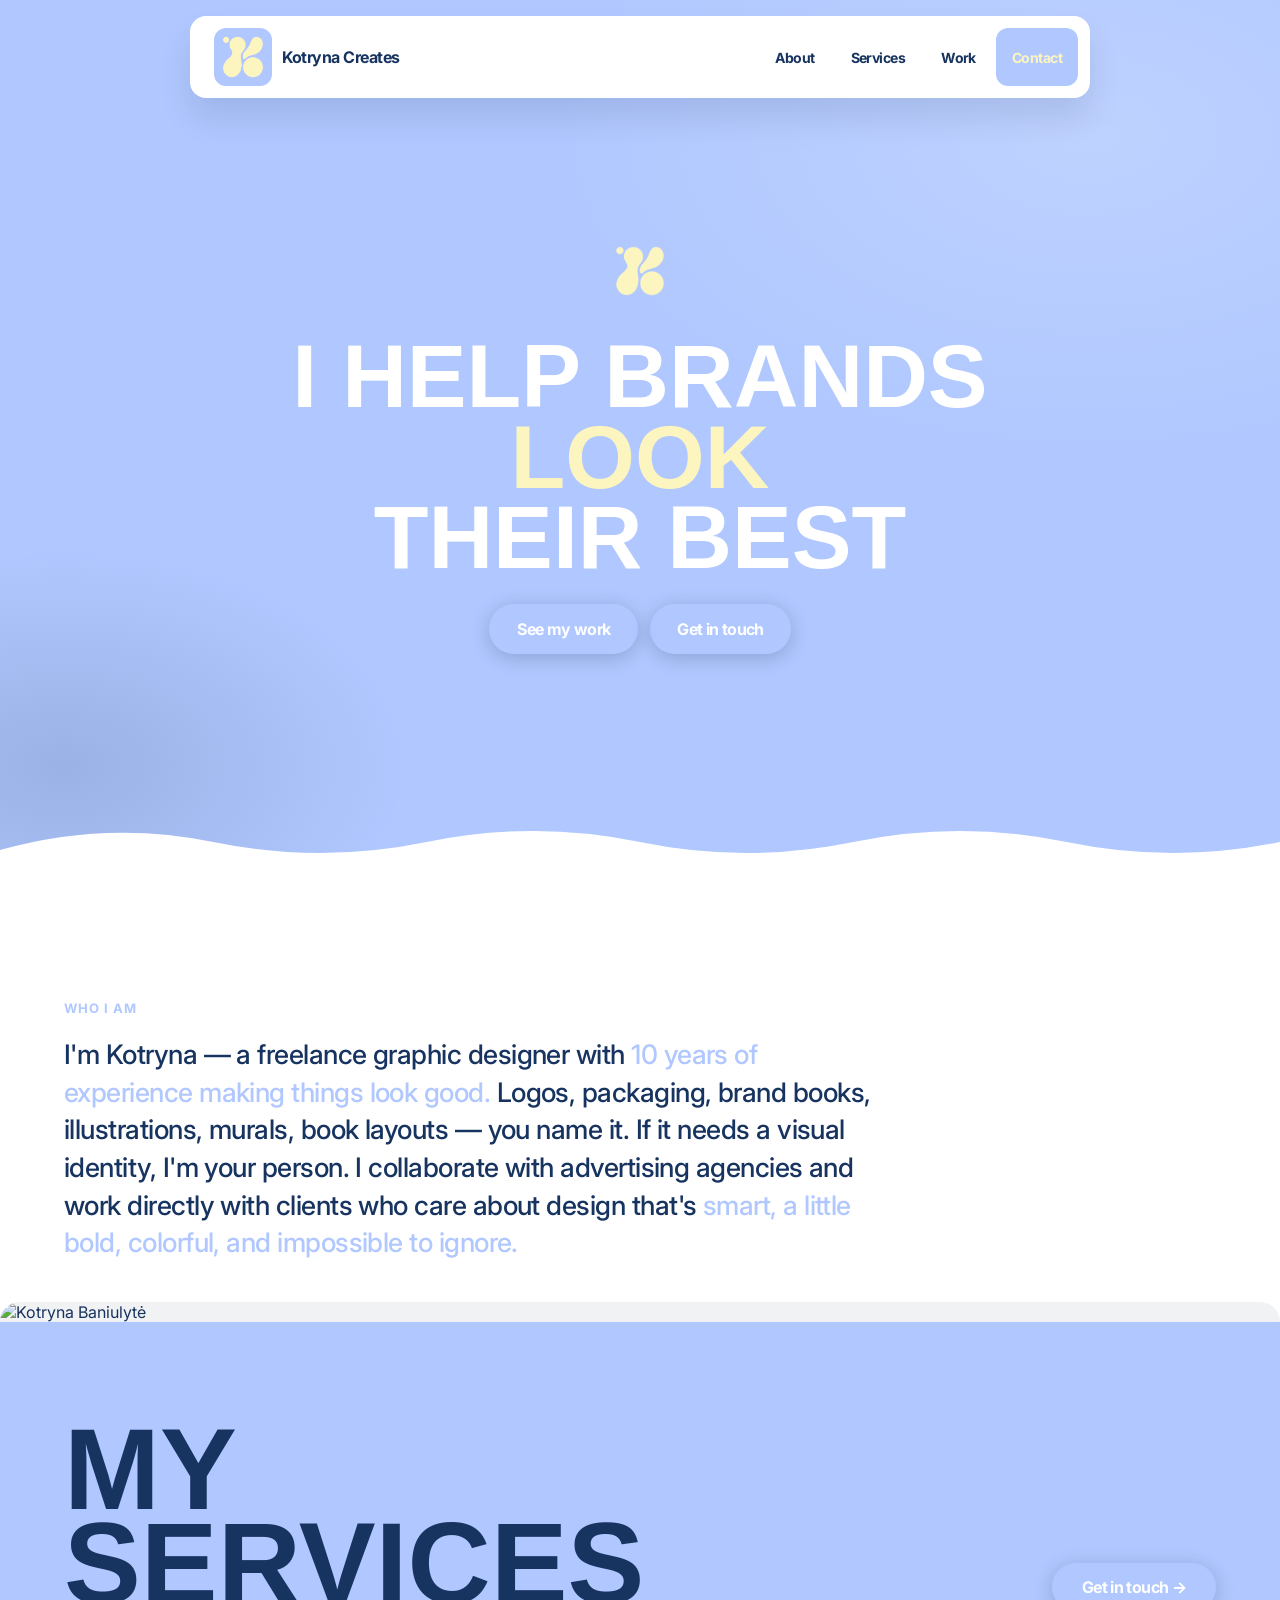
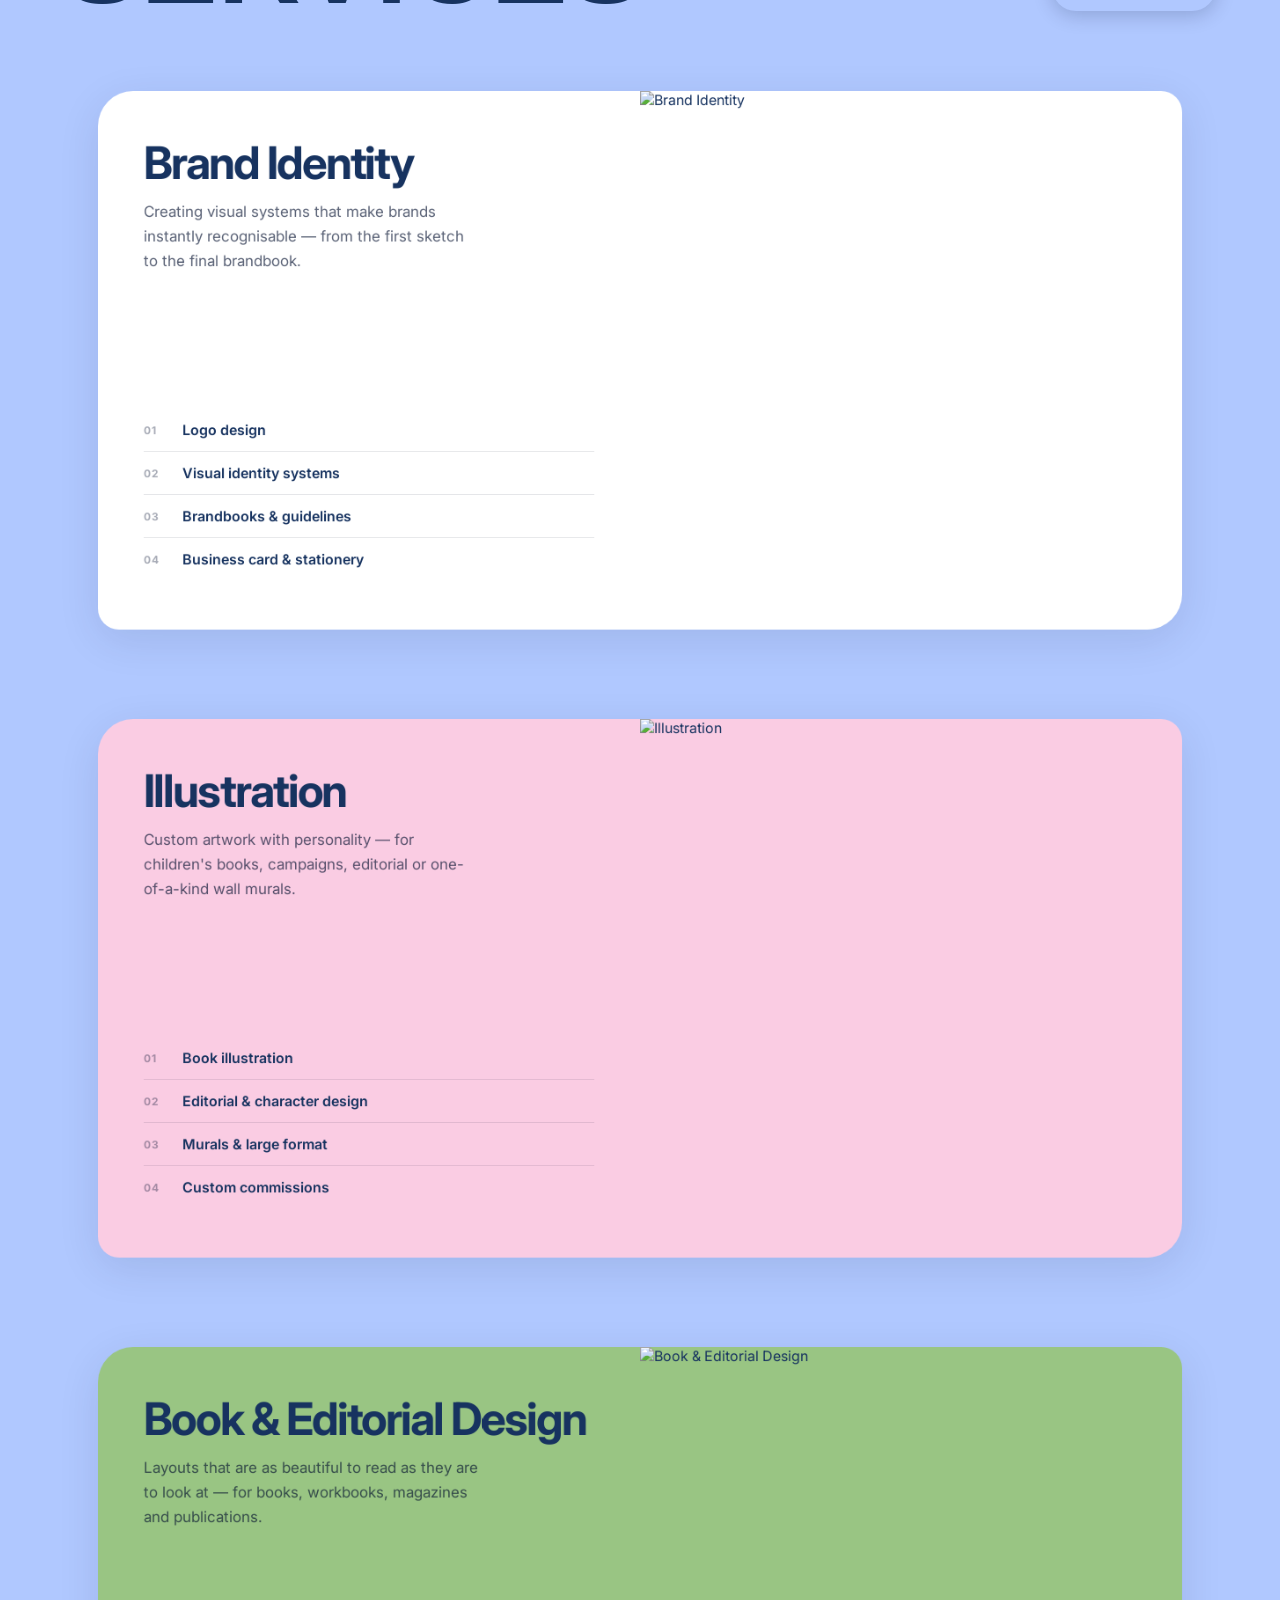
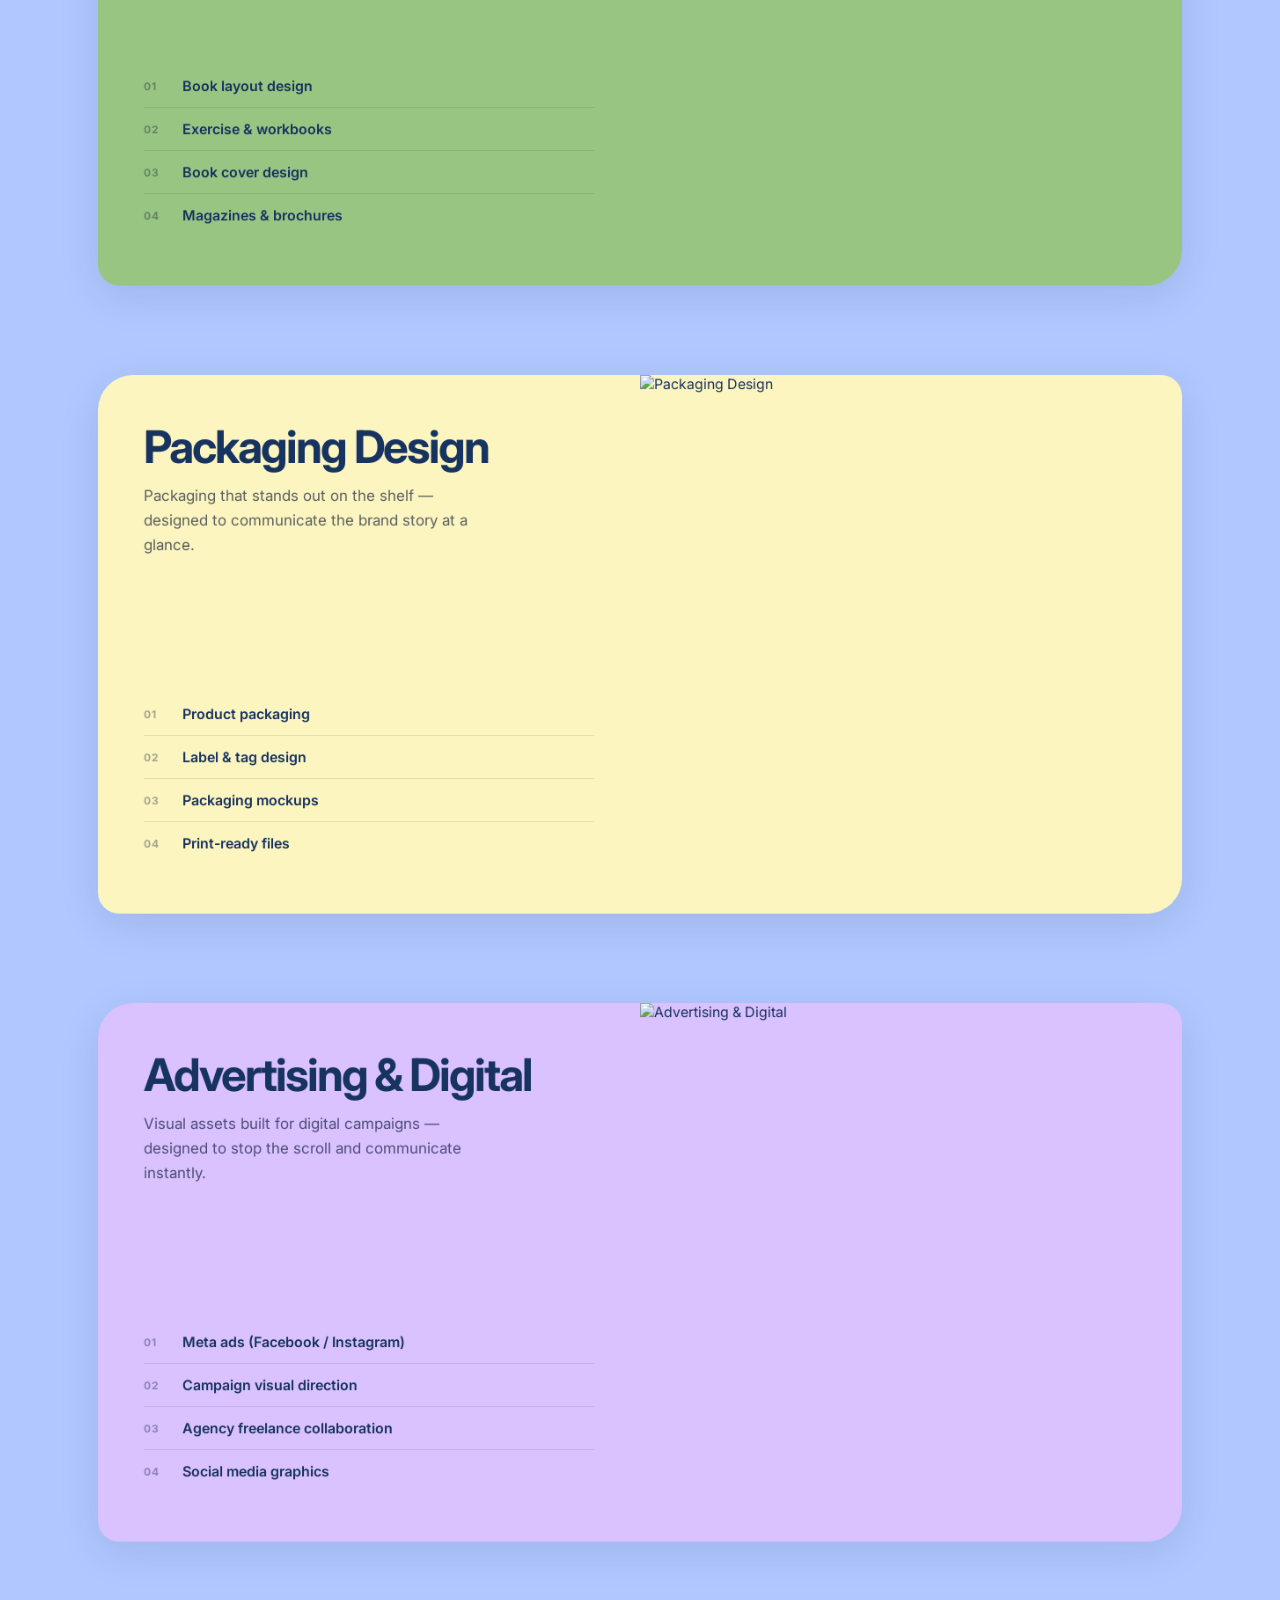
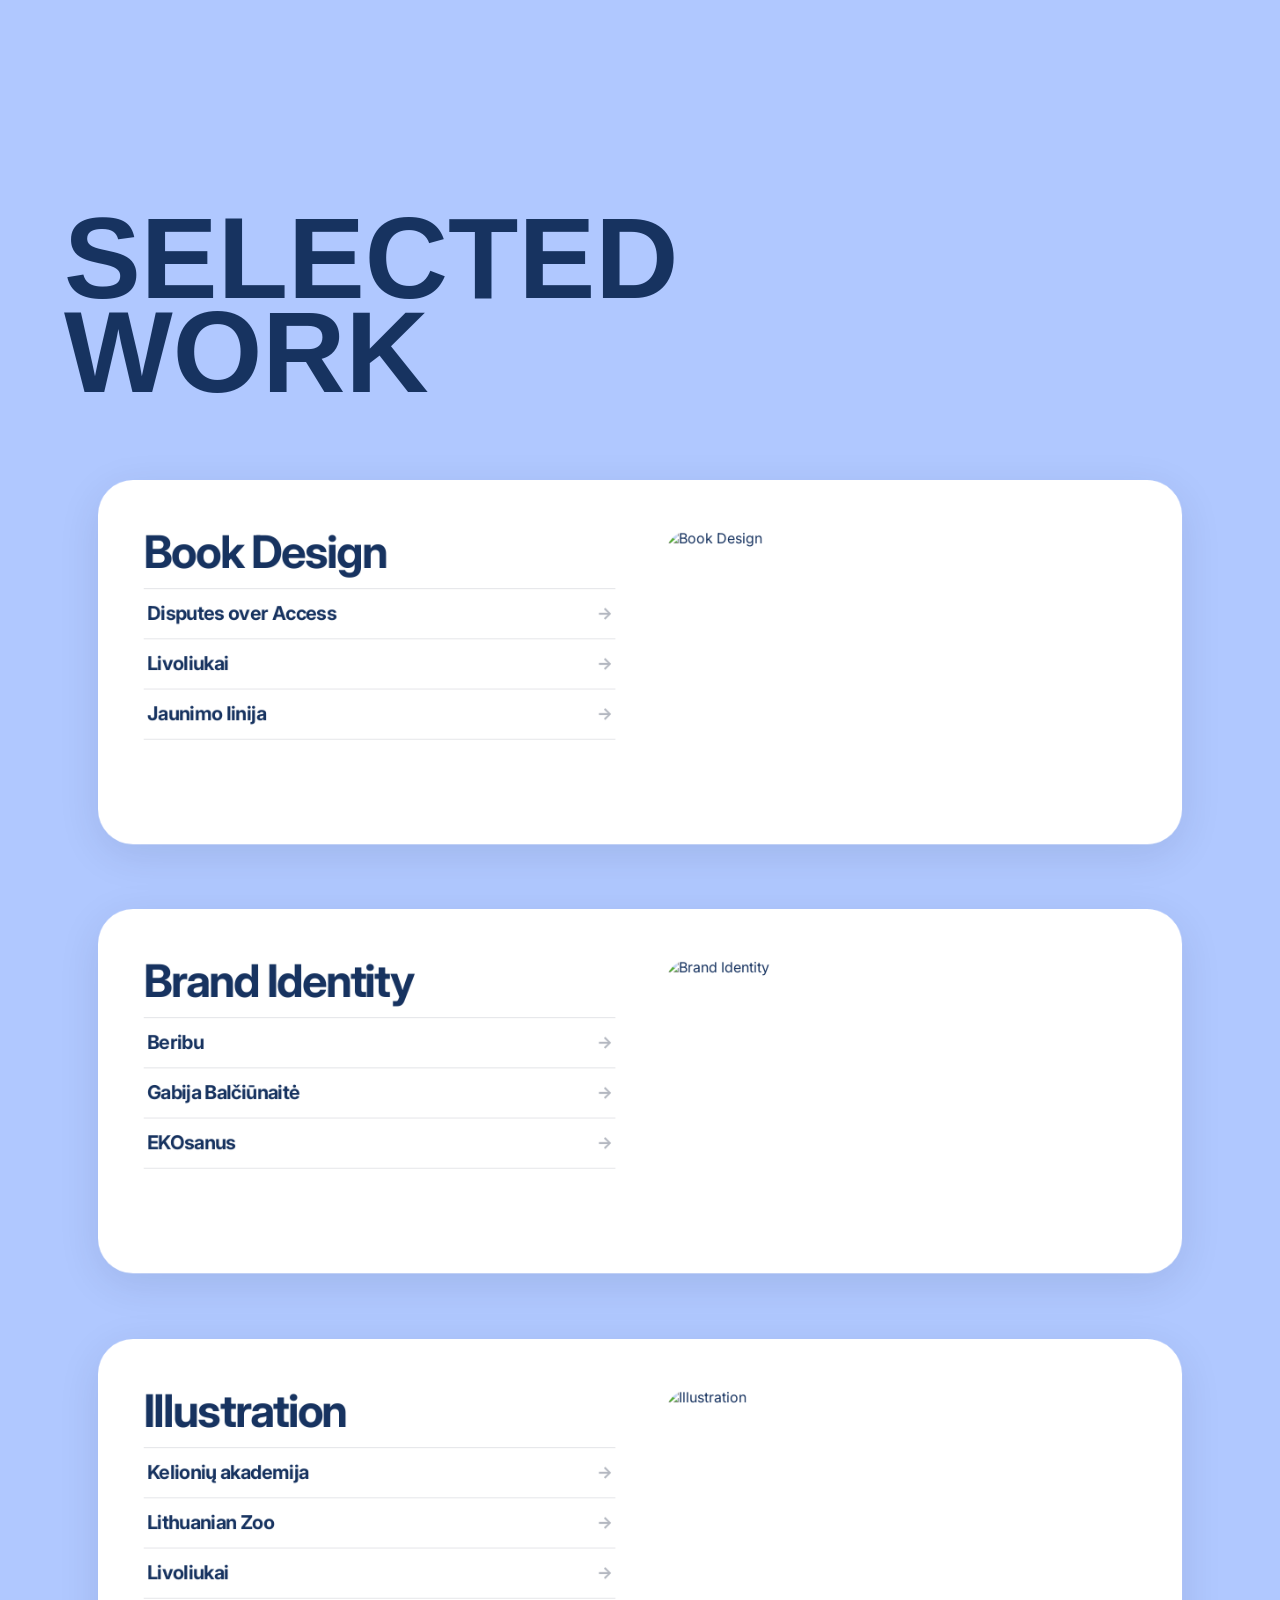
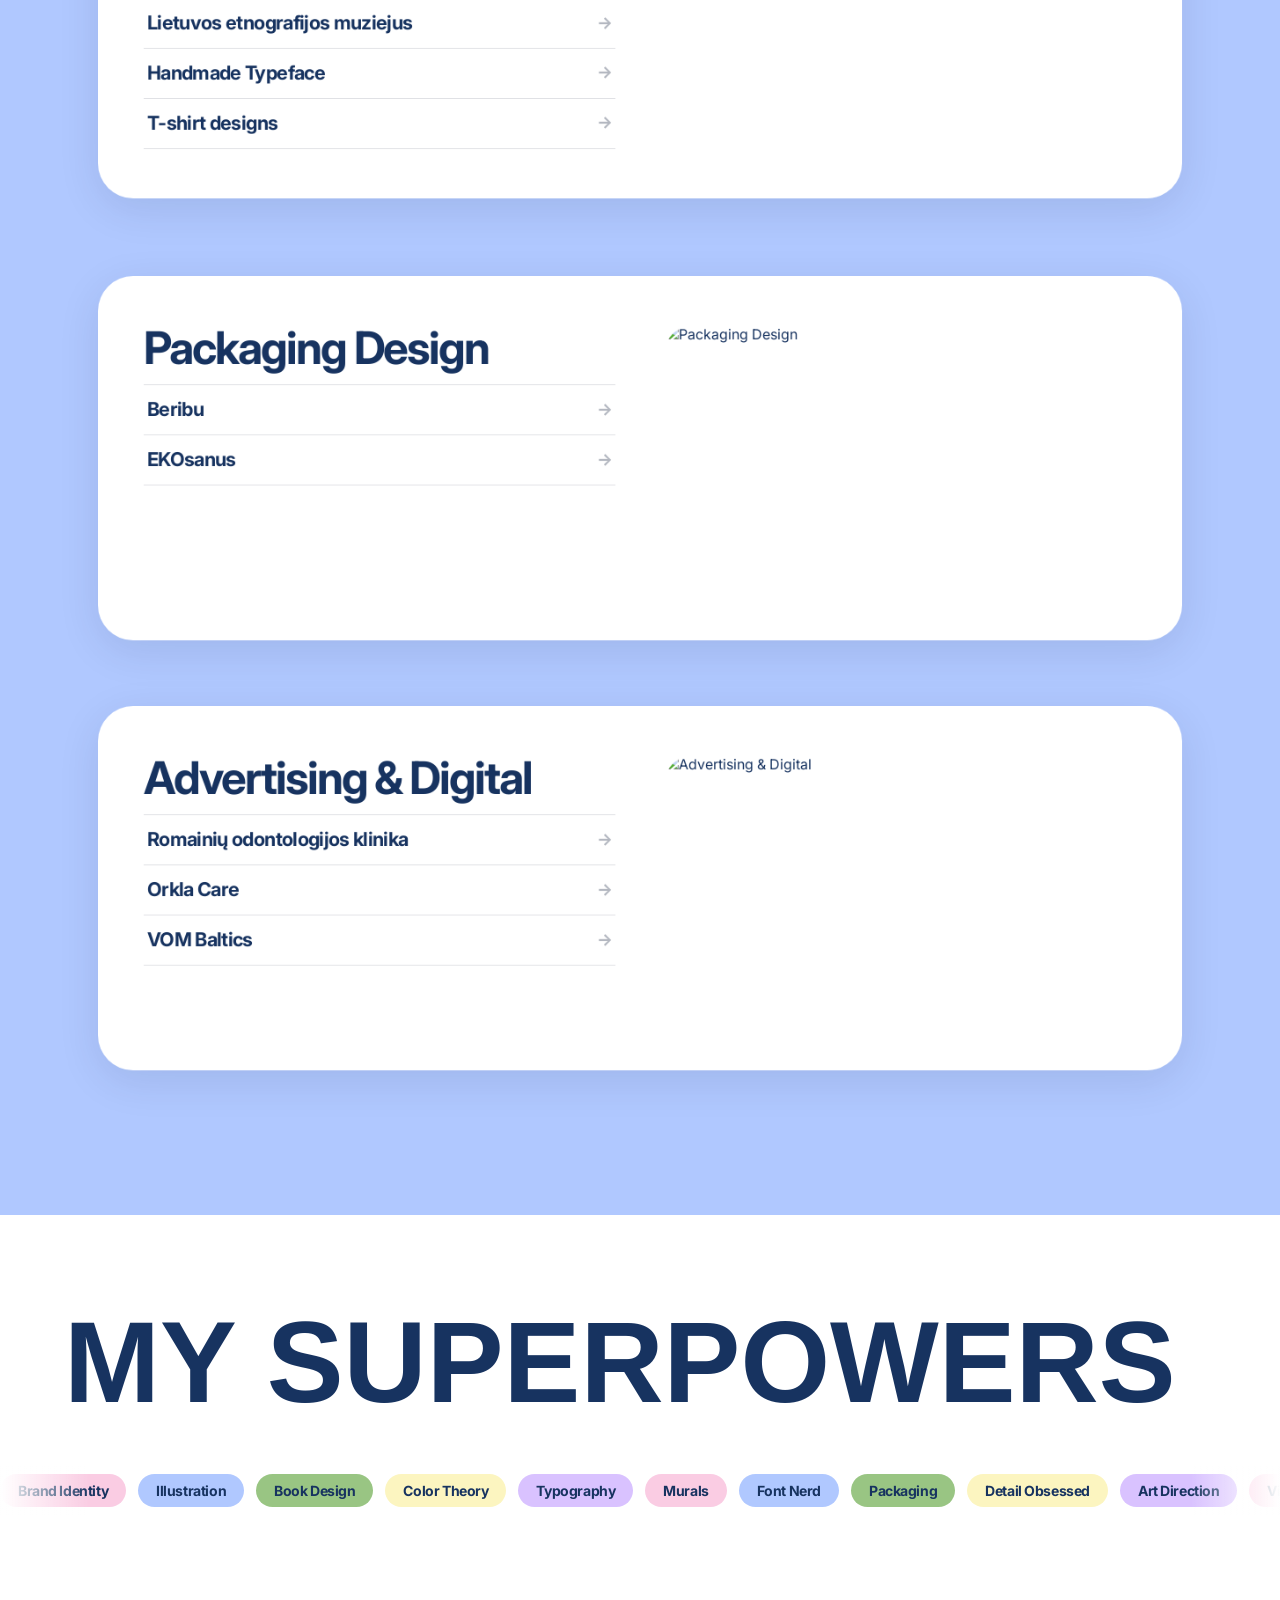
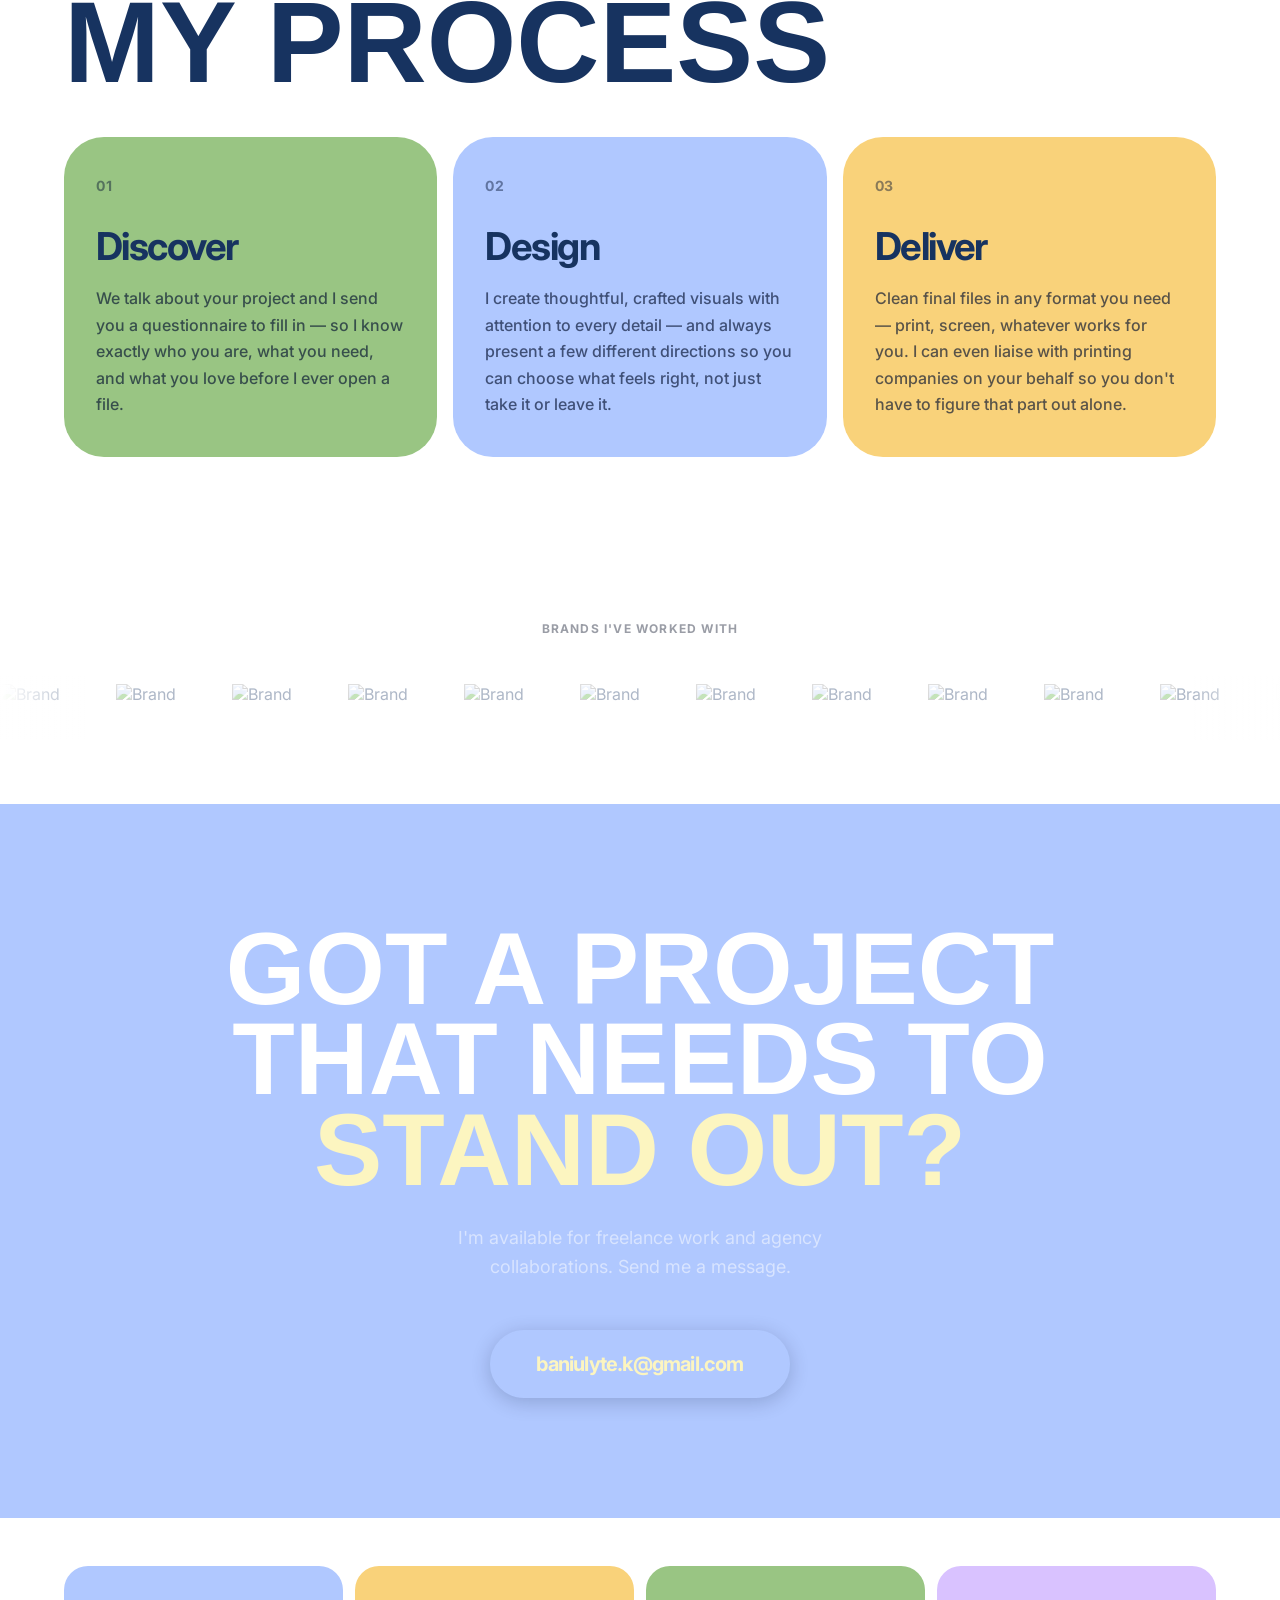
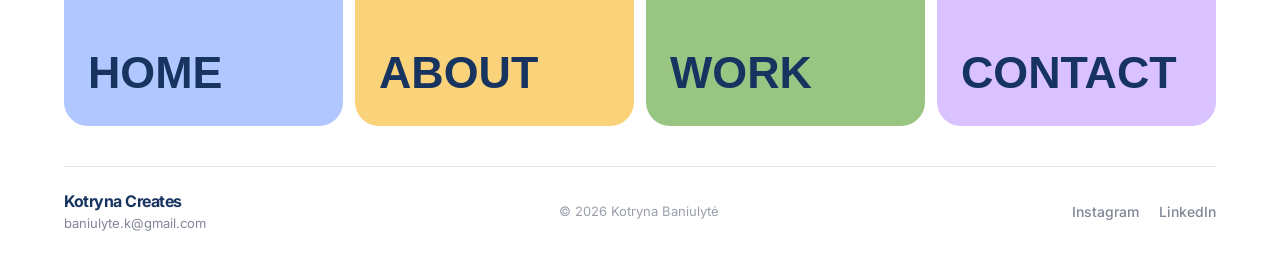
==== commit 827bbe3f: "Mobile responsive pass + bug fixes - Add hamburger menu (toggles a dropdown of nav links) on small s" ====
--- a/index.html
+++ b/index.html
@@ -21,6 +21,9 @@
         <div class="nav-logo-icon"><img src="images/logo.png" alt="K"></div>
         Kotryna Creates
       </a>
+      <button class="nav-toggle" id="nav-toggle" aria-label="Menu" aria-expanded="false">
+        <span></span><span></span><span></span>
+      </button>
       <div class="nav-links">
         <a href="#about"    class="nav-btn nav-btn--green">About</a>
         <a href="#services" class="nav-btn nav-btn--orange">Services</a>
--- a/style.css
+++ b/style.css
@@ -46,6 +46,7 @@
 }
 .nav-pill {
   pointer-events: all;
+  position: relative;
   background: var(--white);
   border-radius: 16px;
   box-shadow: 0 20px 32px rgba(3,15,46,0.1);
@@ -57,11 +58,28 @@
 .nav-links { display: flex; align-items: center; gap: 4px; }
 .nav-btn {
   display: flex; align-items: center; justify-content: center;
-  width: 58px; height: 58px; border-radius: 12px;
+  padding: 0 16px; height: 58px; border-radius: 12px; white-space: nowrap;
   font-weight: 700; font-size: 14px; letter-spacing: -0.04em; color: var(--navy);
   transition: background 0.2s, color 0.2s; text-align: center;
 }
 .nav-btn--active, .nav-btn:hover { background: var(--blue); color: var(--white); }
+
+/* hamburger toggle — hidden on desktop, shown on mobile */
+.nav-toggle {
+  display: none;
+  flex-direction: column; justify-content: center; gap: 5px;
+  width: 46px; height: 46px; padding: 0 11px;
+  background: transparent; border: none; border-radius: 12px; cursor: pointer;
+  flex-shrink: 0;
+}
+.nav-toggle span {
+  display: block; height: 2.5px; width: 100%;
+  background: var(--blue); border-radius: 2px;
+  transition: transform 0.25s, opacity 0.2s;
+}
+.nav-pill.open .nav-toggle span:nth-child(1) { transform: translateY(7.5px) rotate(45deg); }
+.nav-pill.open .nav-toggle span:nth-child(2) { opacity: 0; }
+.nav-pill.open .nav-toggle span:nth-child(3) { transform: translateY(-7.5px) rotate(-45deg); }
 
 /* ═══ BUTTONS ═══ */
 .btn-primary {
@@ -154,7 +172,7 @@
 
 .hero-title {
   font-family: var(--font-title);
-  font-size: clamp(34px, 5.2vw, 72px);
+  font-size: clamp(44px, 7vw, 100px);
   font-weight: 700; line-height: 0.9; letter-spacing: 0em;
   text-transform: uppercase; color: var(--white);
   margin-bottom: 26px; display: flex; flex-direction: column;
@@ -407,18 +425,58 @@
 
 /* ═══ RESPONSIVE ═══ */
 @media (max-width: 900px) {
-  .svc-card { grid-template-columns: 1fr; height: auto; min-height: auto; }
-  .svc-right { height: 260px; order: -1; }
-  .svc-left  { padding: 40px 32px; gap: 28px; }
+  /* text left, image right — taller card so text has room; image fills full height */
+  .svc-card { grid-template-columns: 1.5fr 1fr; height: auto; min-height: 420px; align-items: stretch; }
+  .svc-right { height: 100%; }
+  .svc-right img { width: 100%; height: 100%; object-fit: cover; }
+  .svc-left  { padding: 30px 24px; gap: 18px; }
+  .svc-title { font-size: clamp(19px, 4vw, 28px); }
+  .svc-desc  { font-size: 14px; }
+  .svc-list li { padding: 9px 0; font-size: 14px; }
+  .services-stack { padding-bottom: 36px; }
+  .work-section { padding-top: 48px; }
+
+  /* Work cards: uniform height so the sticky stack hides each card cleanly.
+     Image sits on top and fills the spare space (stays big, no empty gap);
+     text sits below. */
+  .work-card {
+    display: flex; flex-direction: column;
+    height: 500px; padding: 0; column-gap: 0; overflow: hidden;
+  }
+  .work-image {
+    order: -1; flex: 1 1 auto; min-height: 150px;
+    aspect-ratio: auto; border-radius: 0;
+  }
+  .work-image img { height: 100%; object-fit: cover; }
+  .work-header { padding: 22px 26px 26px; gap: 10px; }
+  .work-category { font-size: 24px; }
+  .work-projects li { padding: 11px 2px; font-size: 16px; }
+  .work-projects li::after { font-size: 16px; }
+
   .process-grid { grid-template-columns: 1fr; }
+  .process-section { padding-bottom: 40px; }
+  .brands-section { padding-top: 32px; }
   .footer-cards { grid-template-columns: repeat(2, 1fr); }
+
+  /* mobile nav — hamburger toggles a dropdown of the links */
+  .nav-toggle { display: flex; }
+  .nav-links {
+    display: none;
+    position: absolute; top: calc(100% + 10px); left: 0; right: 0;
+    flex-direction: column; gap: 4px;
+    background: var(--white); border-radius: 16px;
+    box-shadow: 0 20px 32px rgba(3,15,46,0.12);
+    padding: 10px;
+  }
+  .nav-pill.open .nav-links { display: flex; }
+  .nav-links .nav-btn {
+    width: 100%; height: auto; padding: 14px 18px;
+    justify-content: flex-start; border-radius: 10px; font-size: 16px;
+  }
 }
 @media (max-width: 768px) {
   .nav-btn { width: auto; padding: 8px 14px; }
   .hero-title { font-size: clamp(60px, 18vw, 120px); }
-  .work-grid { grid-template-columns: 1fr; }
-  .about-photo-block { height: 50vh; }
-  .section-head { flex-direction: column; align-items: flex-start; }
   .footer-cards { grid-template-columns: repeat(2, 1fr); }
   .footer-bottom { flex-direction: column; gap: 16px; text-align: center; }
   .cta-title { font-size: clamp(56px, 14vw, 100px); }
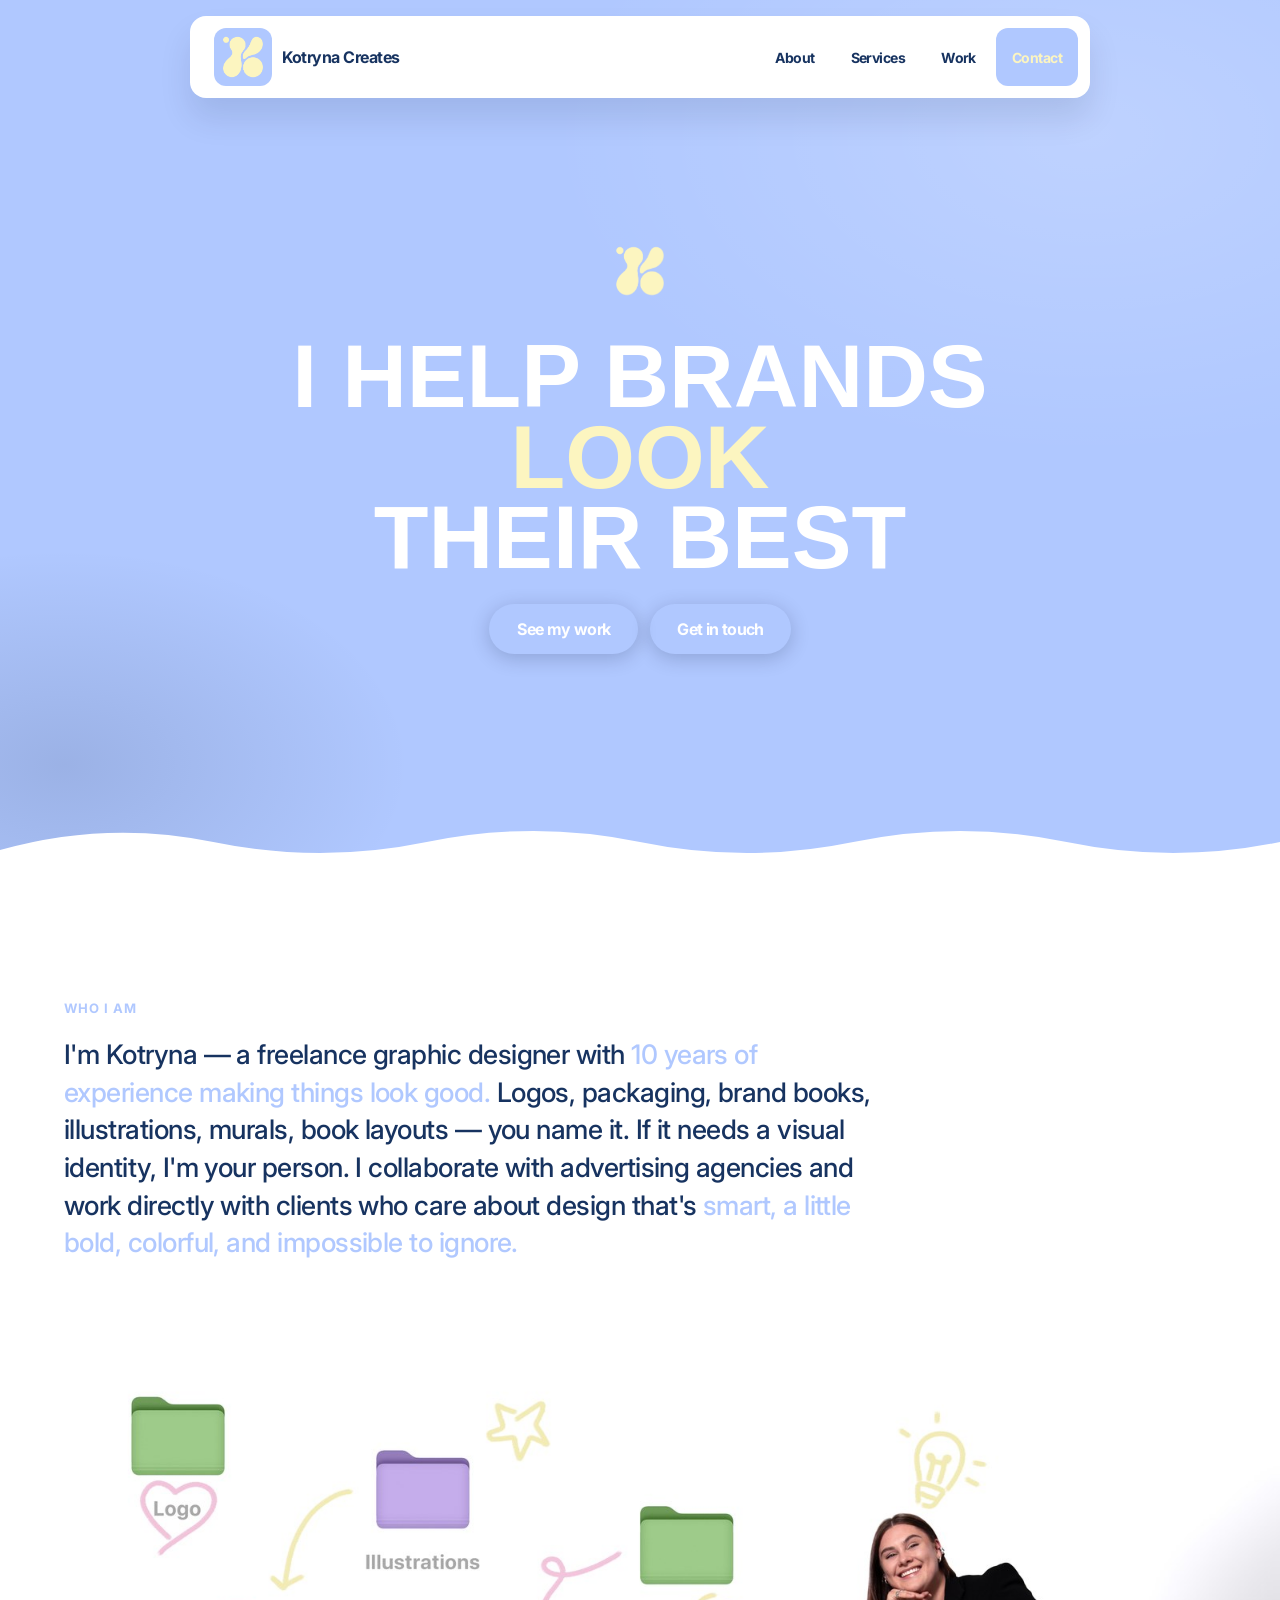
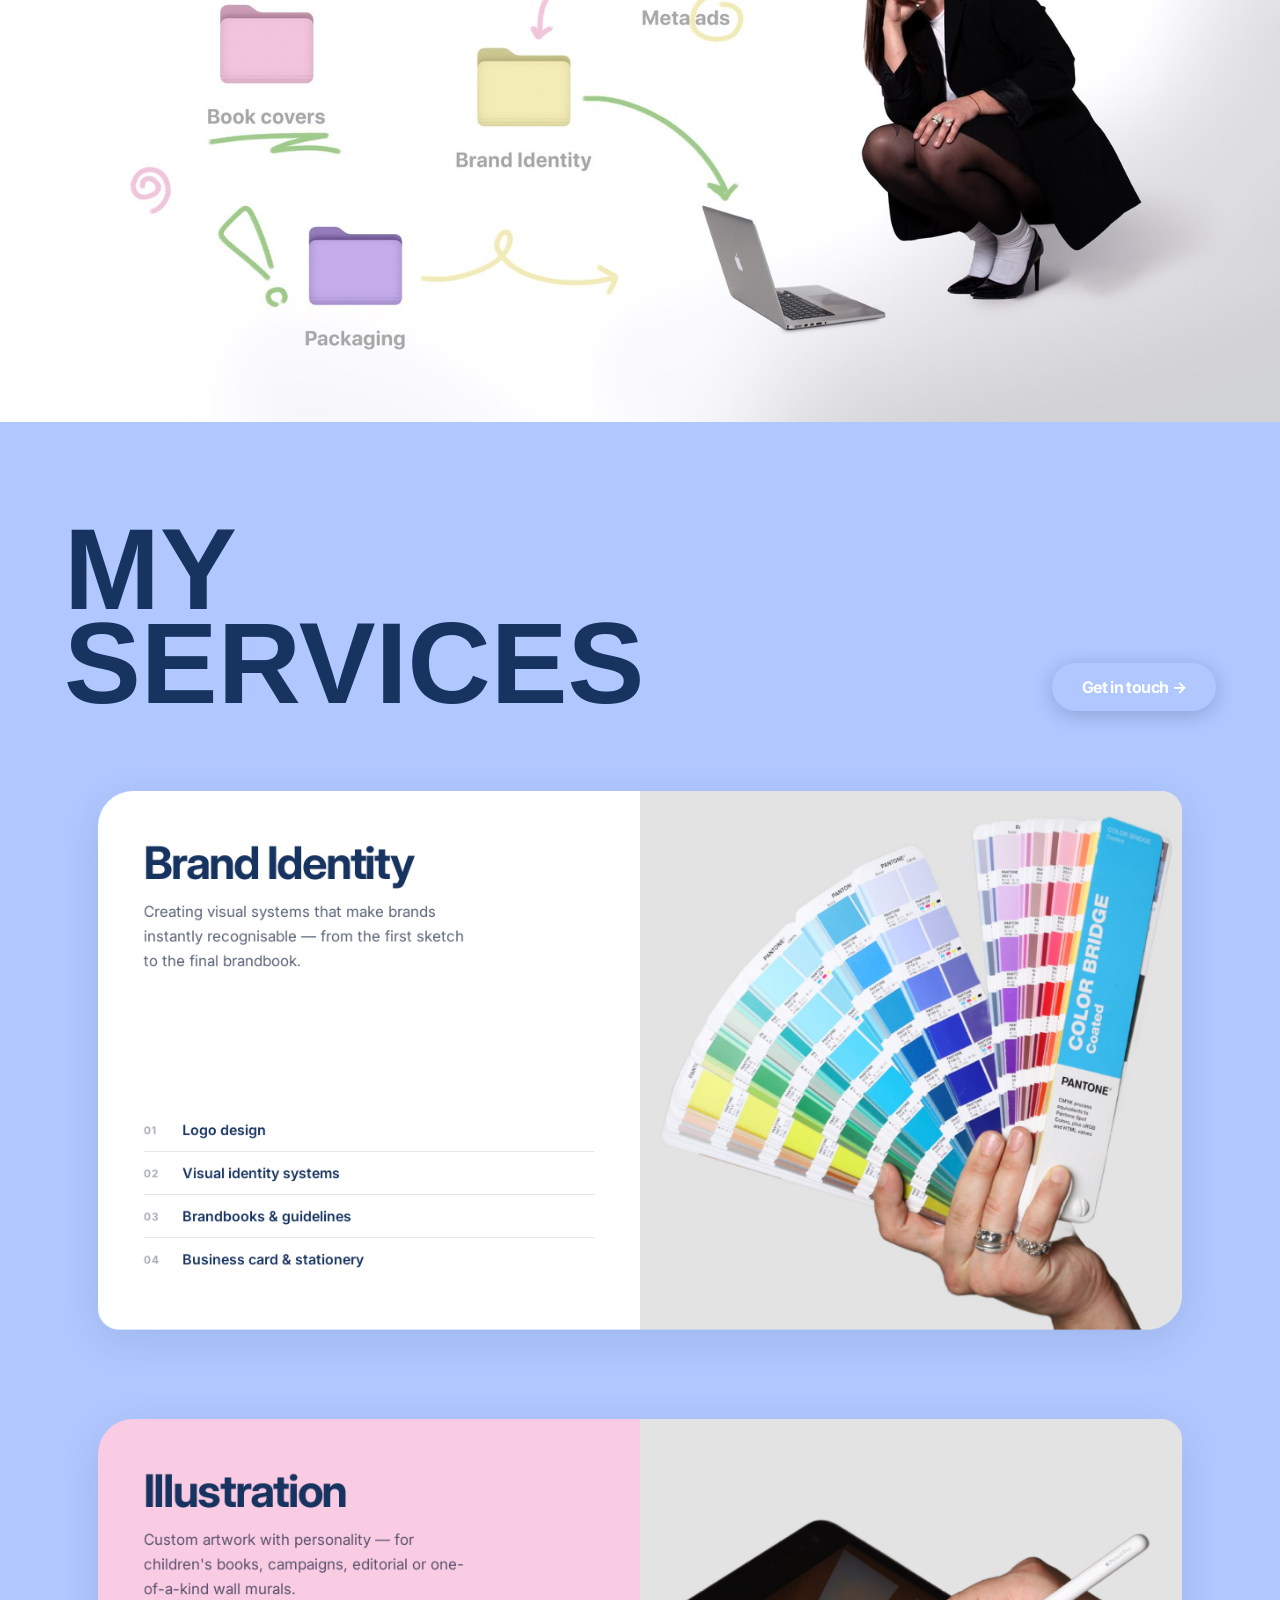
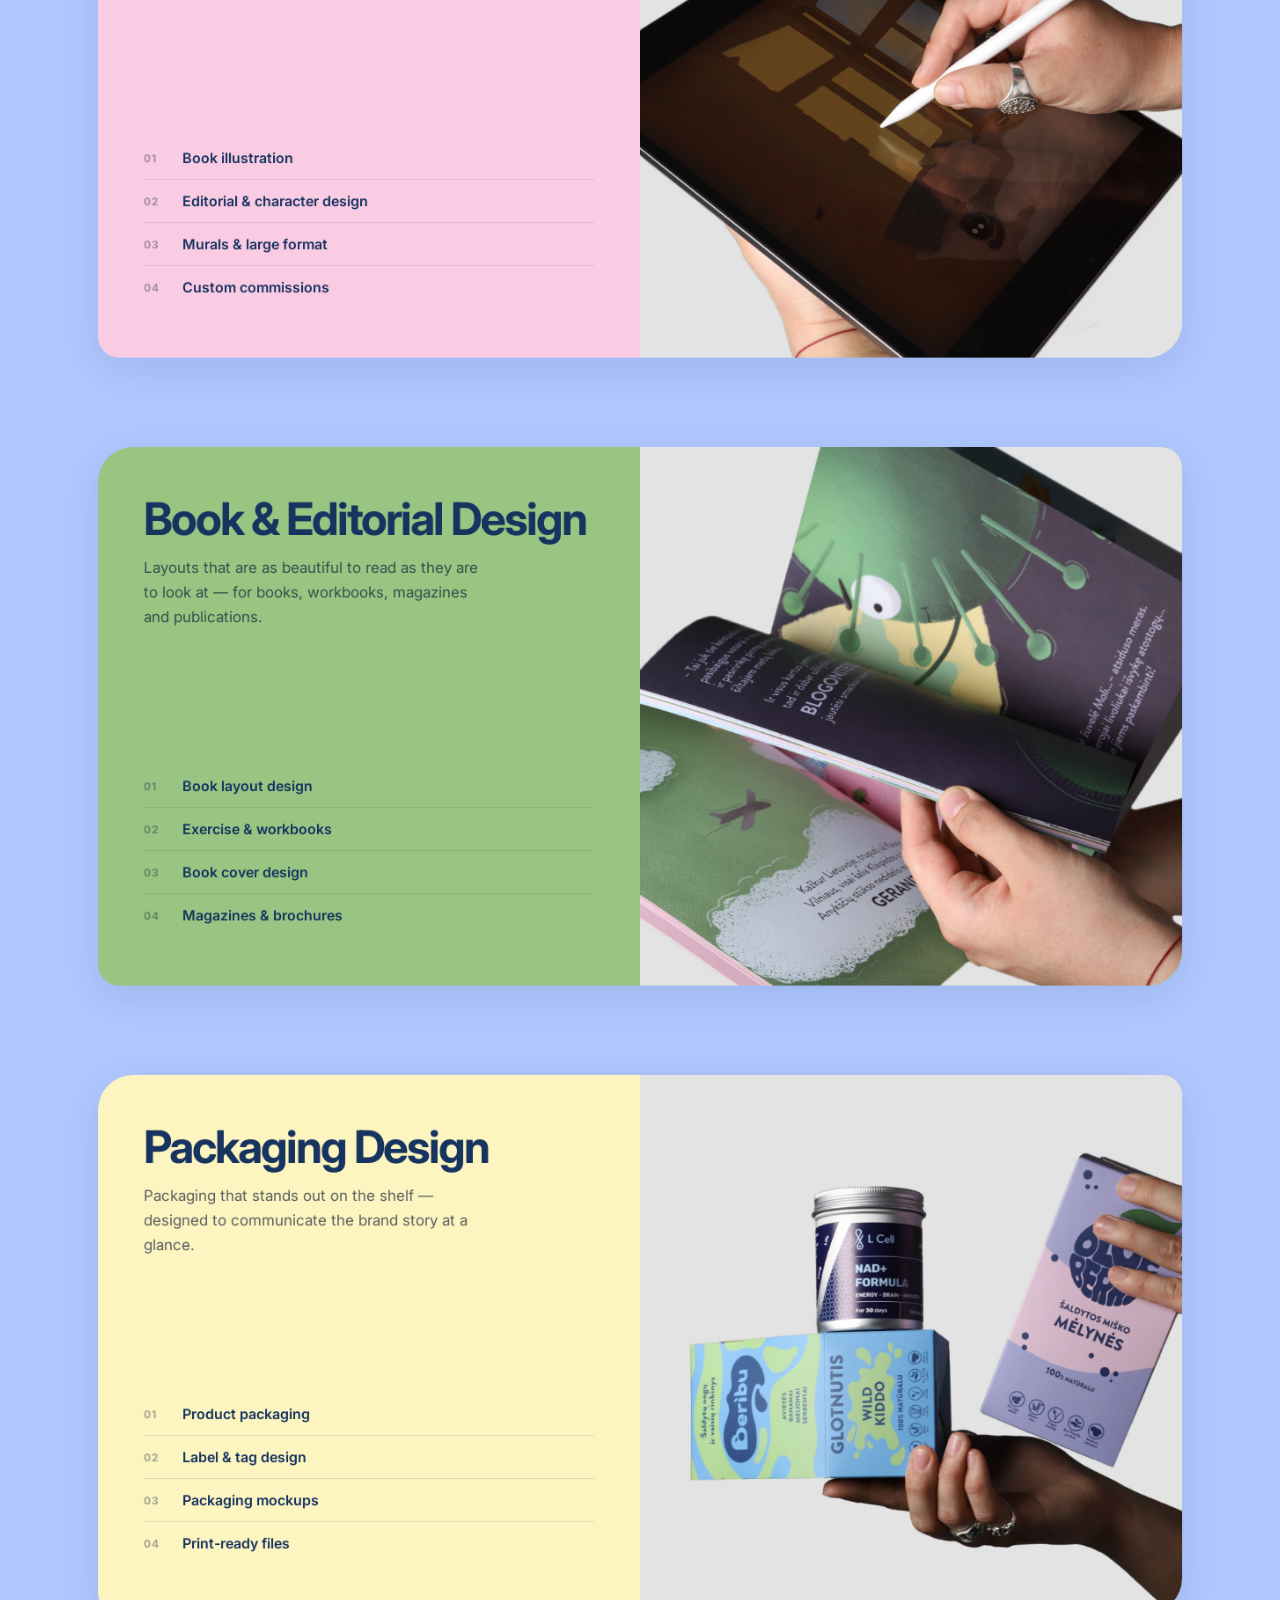
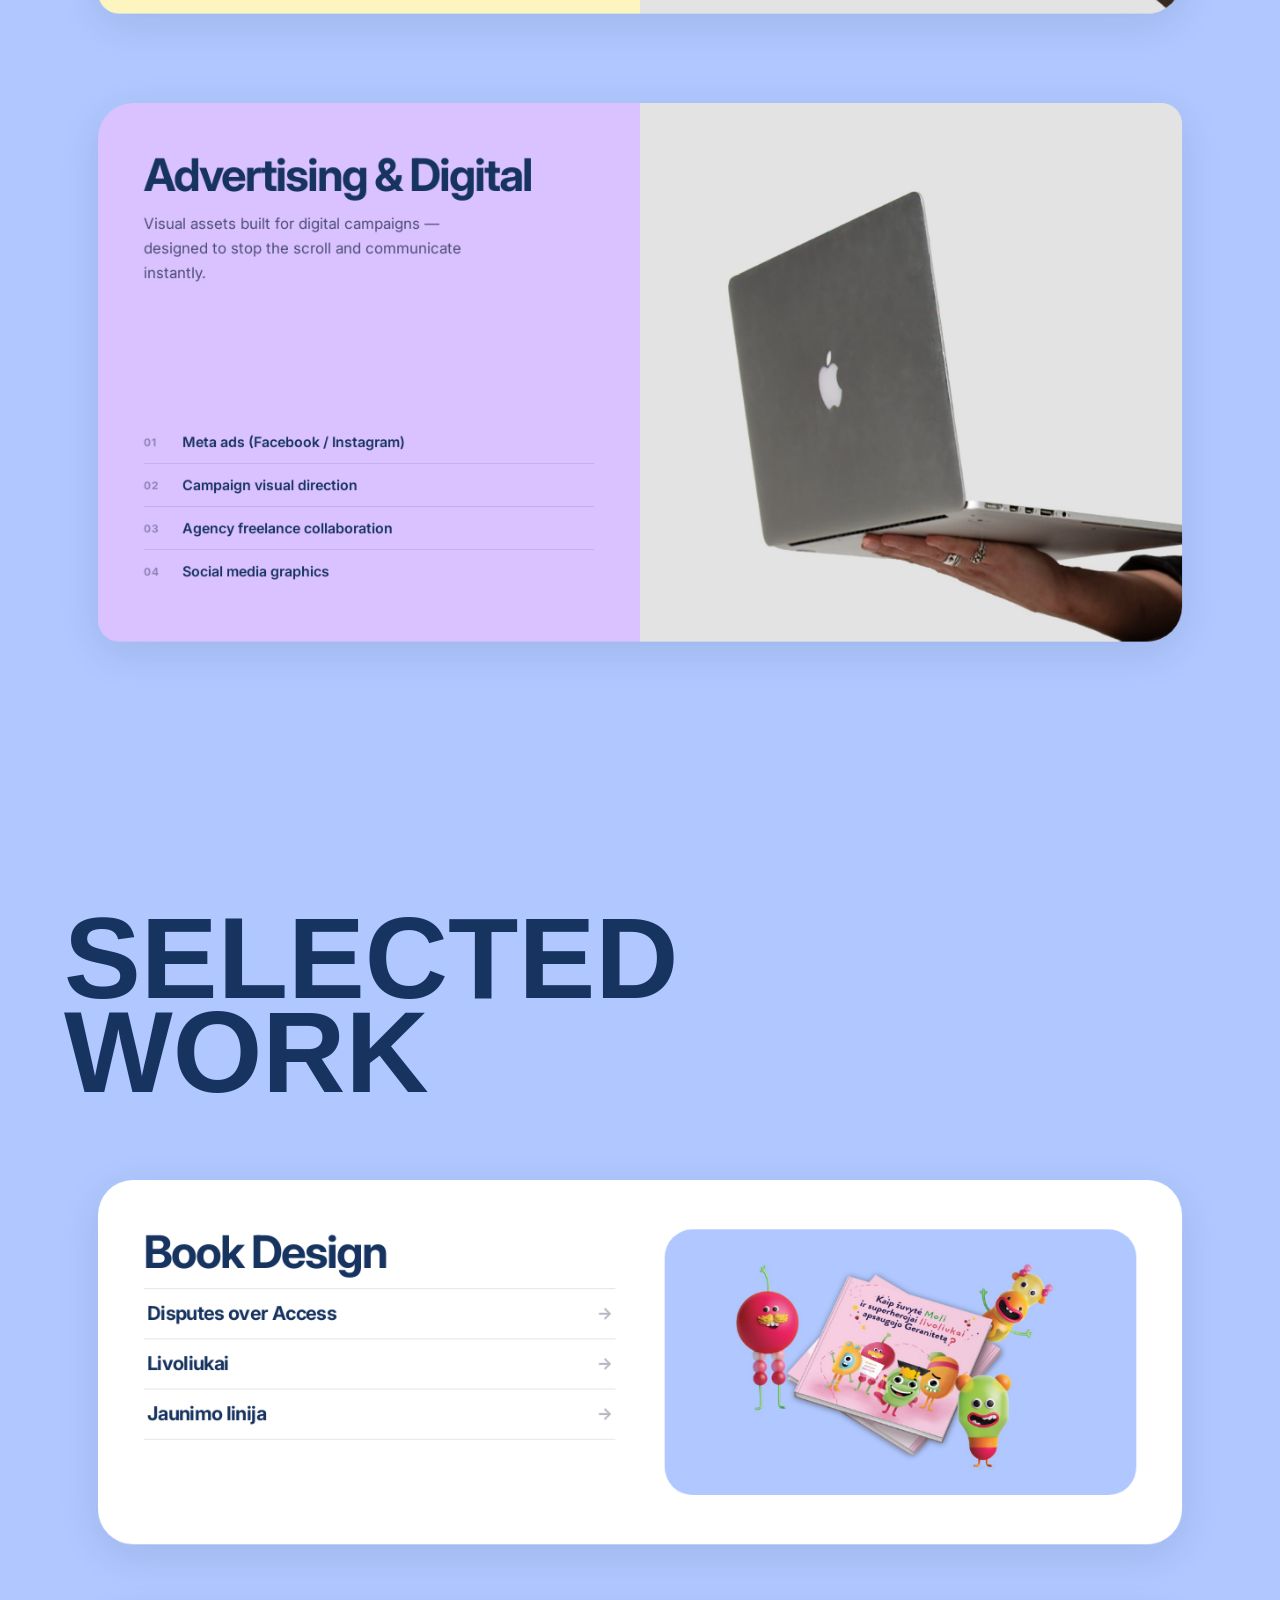
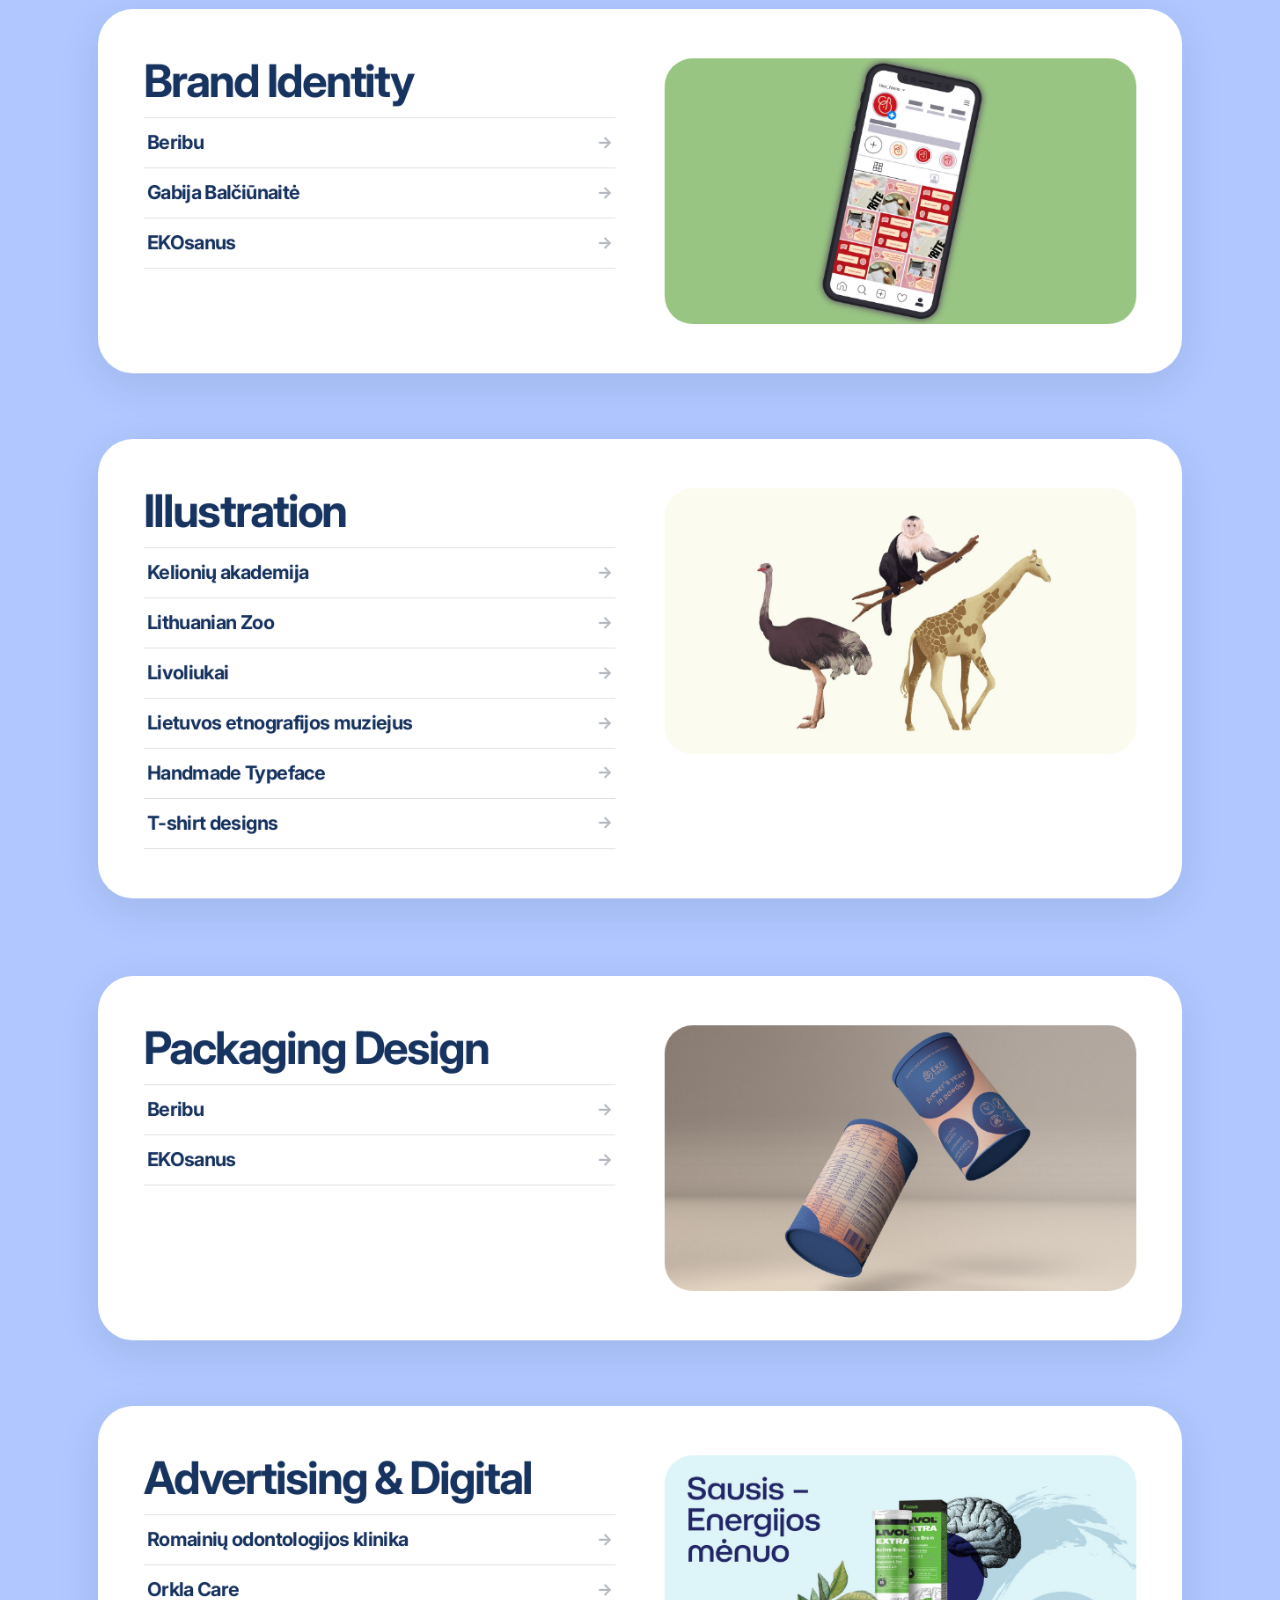
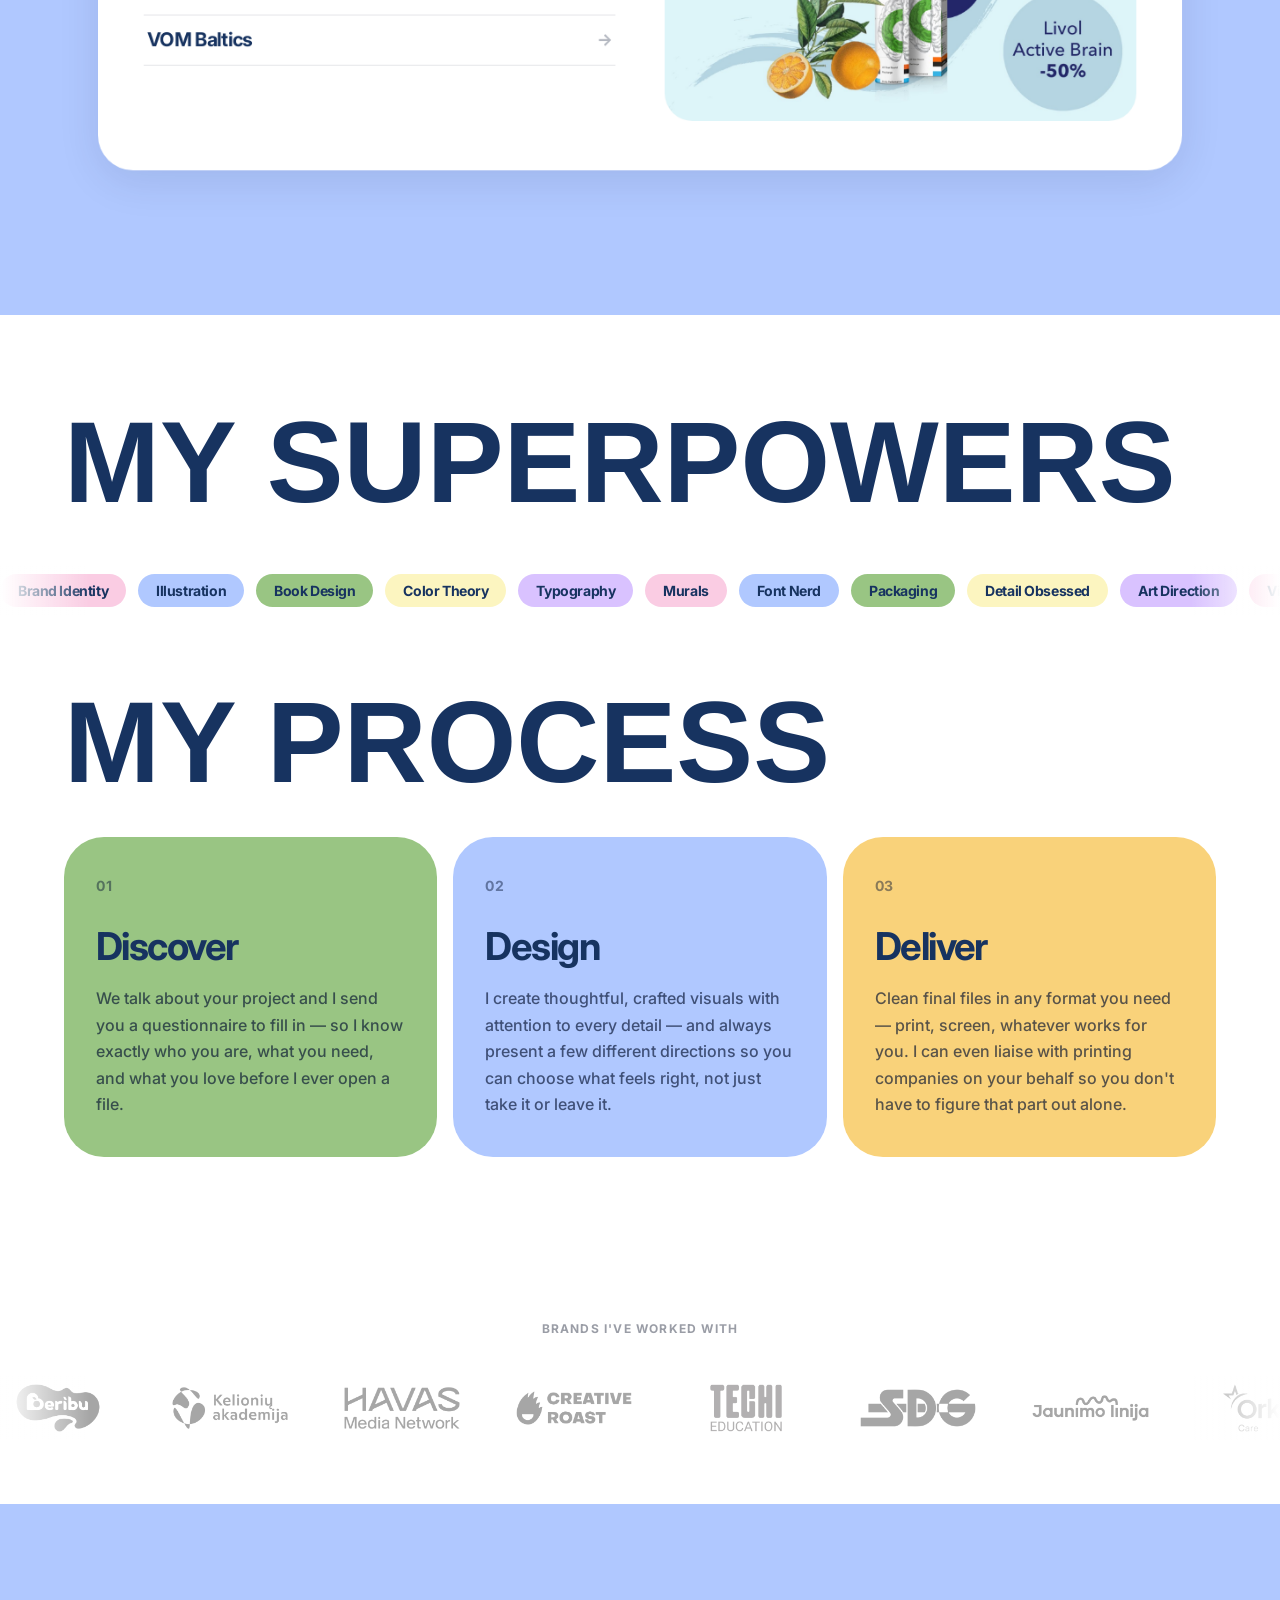
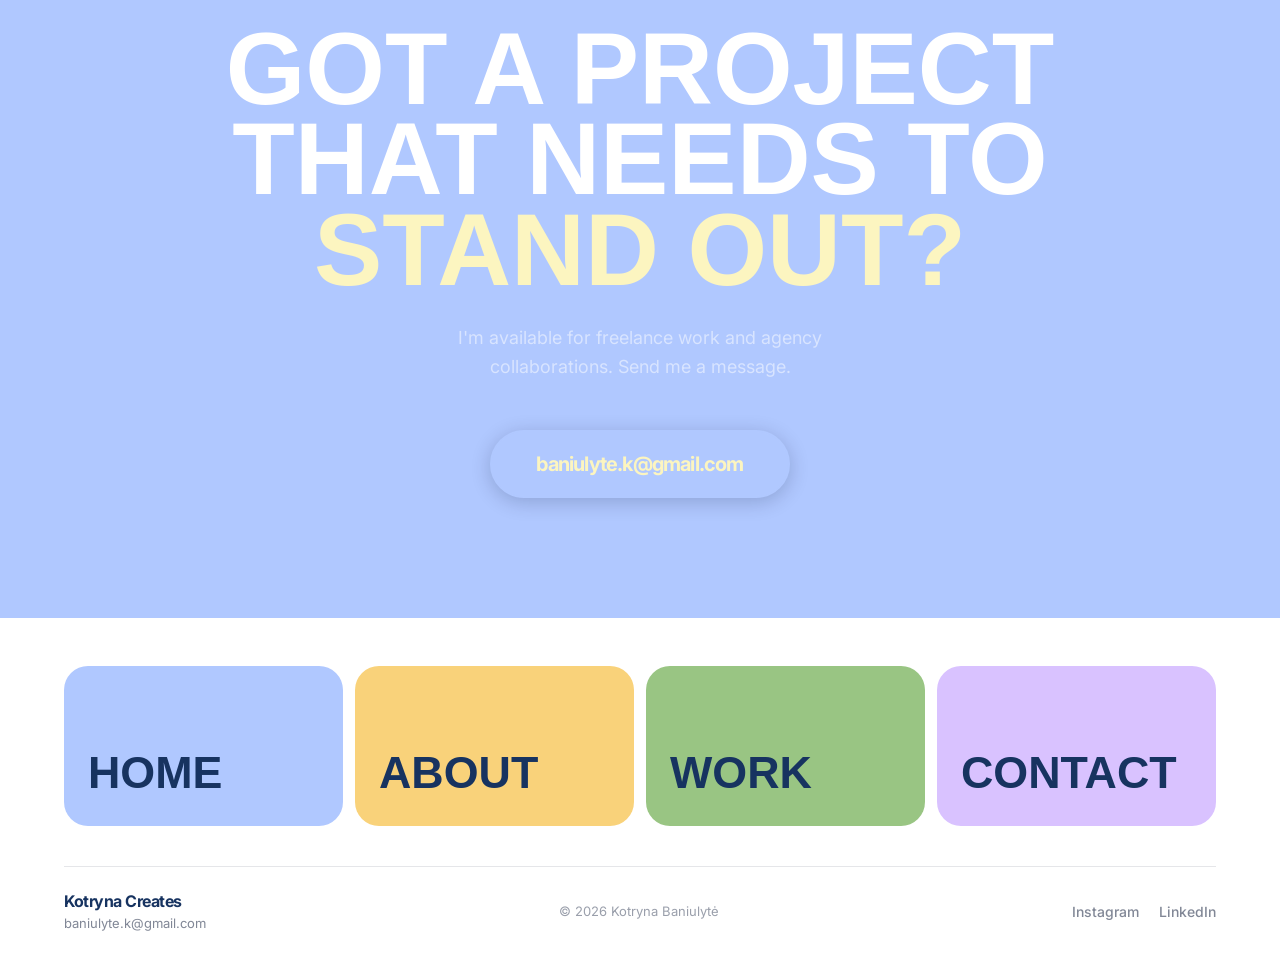
==== commit 9b0ddfc4: "Optimize images for web and include them in the repo - Resize all images to max 1600px, compress (JP" ====
--- a/index.html
+++ b/index.html
@@ -72,7 +72,7 @@
     <!-- full-width portrait photo block -->
     <div class="about-photo-block">
       <div class="about-photo-img">
-        <img src="images/Portrait.png" alt="Kotryna Baniulytė">
+        <img src="images/Portrait.jpg" alt="Kotryna Baniulytė">
       </div>
     </div>
   </section>
@@ -101,7 +101,7 @@
           </ul>
         </div>
         <div class="svc-right">
-          <img src="images/Brand identity.png" alt="Brand Identity">
+          <img src="images/Brand identity.jpg" alt="Brand Identity">
         </div>
       </div>
 
@@ -137,7 +137,7 @@
           </ul>
         </div>
         <div class="svc-right">
-          <img src="images/Book & editorial design.png" alt="Book & Editorial Design">
+          <img src="images/Book & editorial design.jpg" alt="Book & Editorial Design">
         </div>
       </div>
 
@@ -155,7 +155,7 @@
           </ul>
         </div>
         <div class="svc-right">
-          <img src="images/Packaging design.png" alt="Packaging Design">
+          <img src="images/Packaging design.jpg" alt="Packaging Design">
         </div>
       </div>
 
@@ -173,7 +173,7 @@
           </ul>
         </div>
         <div class="svc-right">
-          <img src="images/Advertising & digital.png" alt="Advertising & Digital" style="object-position: bottom;">
+          <img src="images/Advertising & digital.jpg" alt="Advertising & Digital" style="object-position: bottom;">
         </div>
       </div>
 
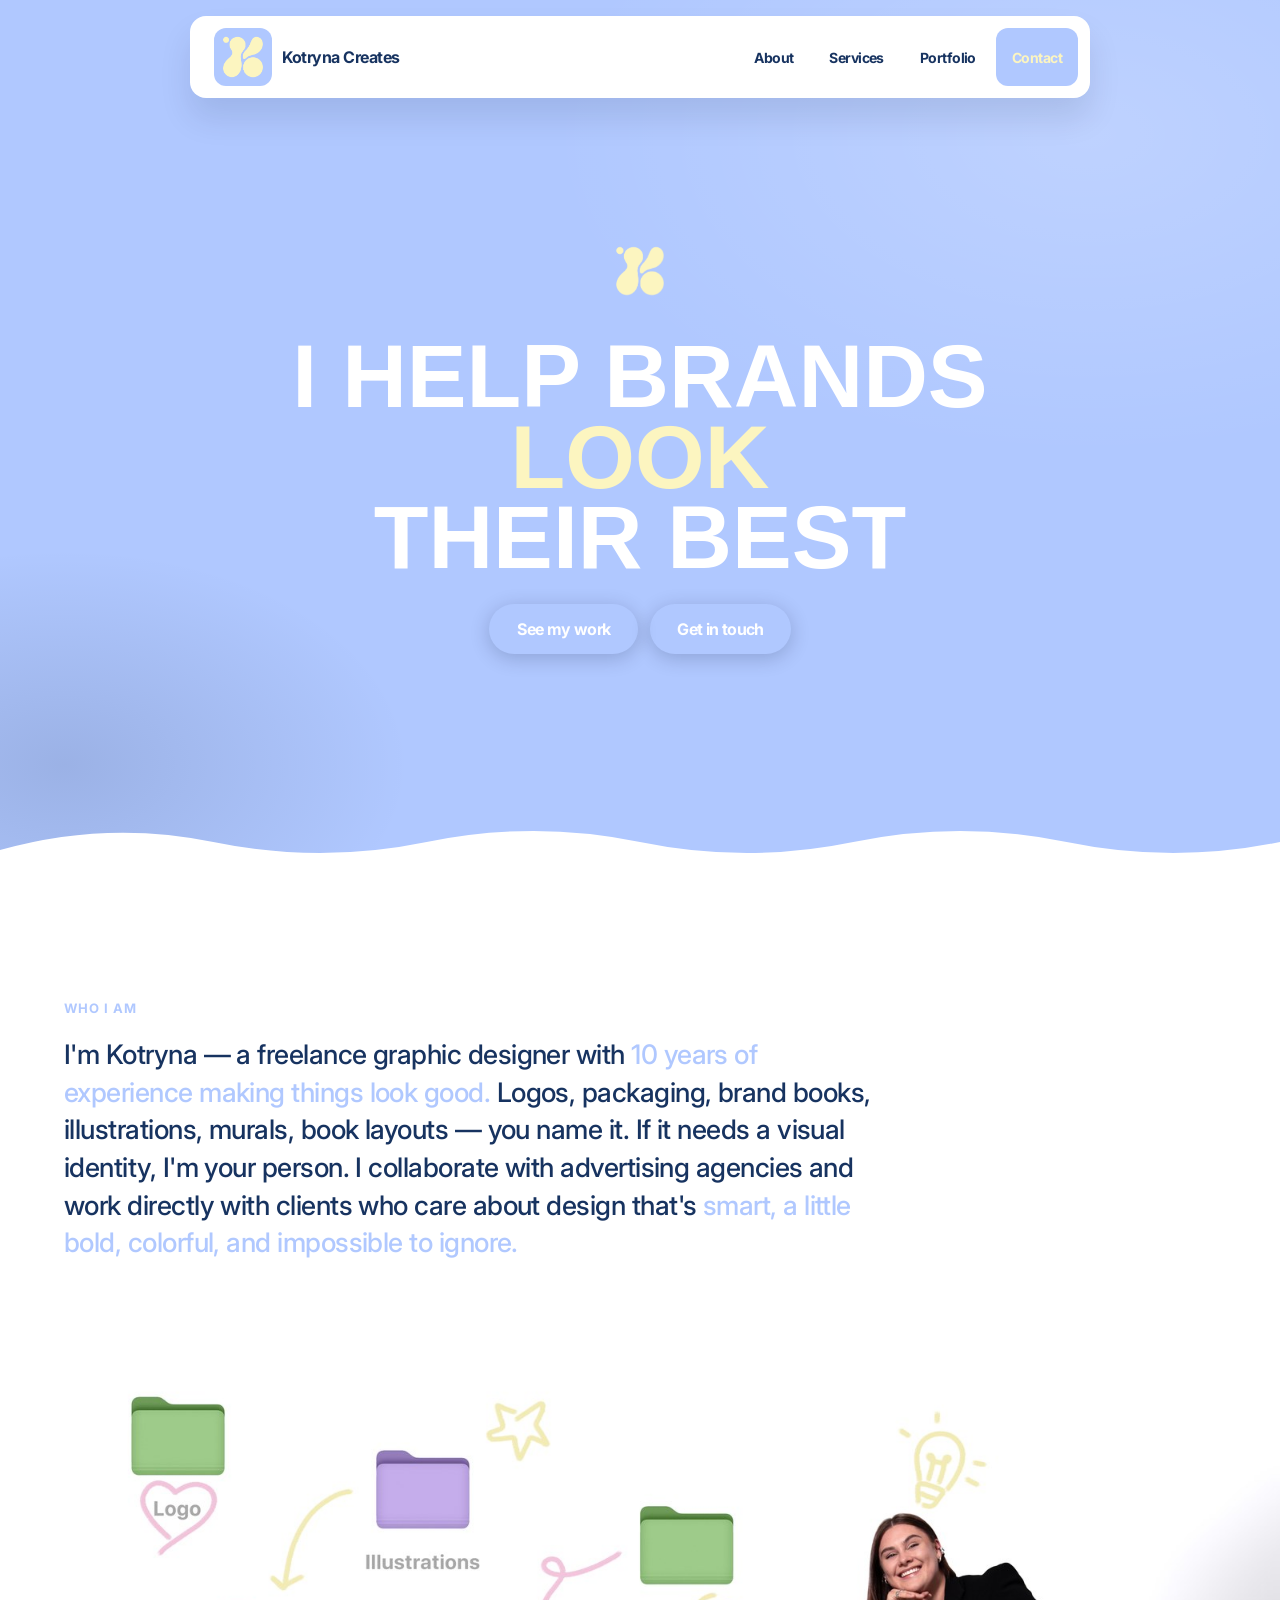
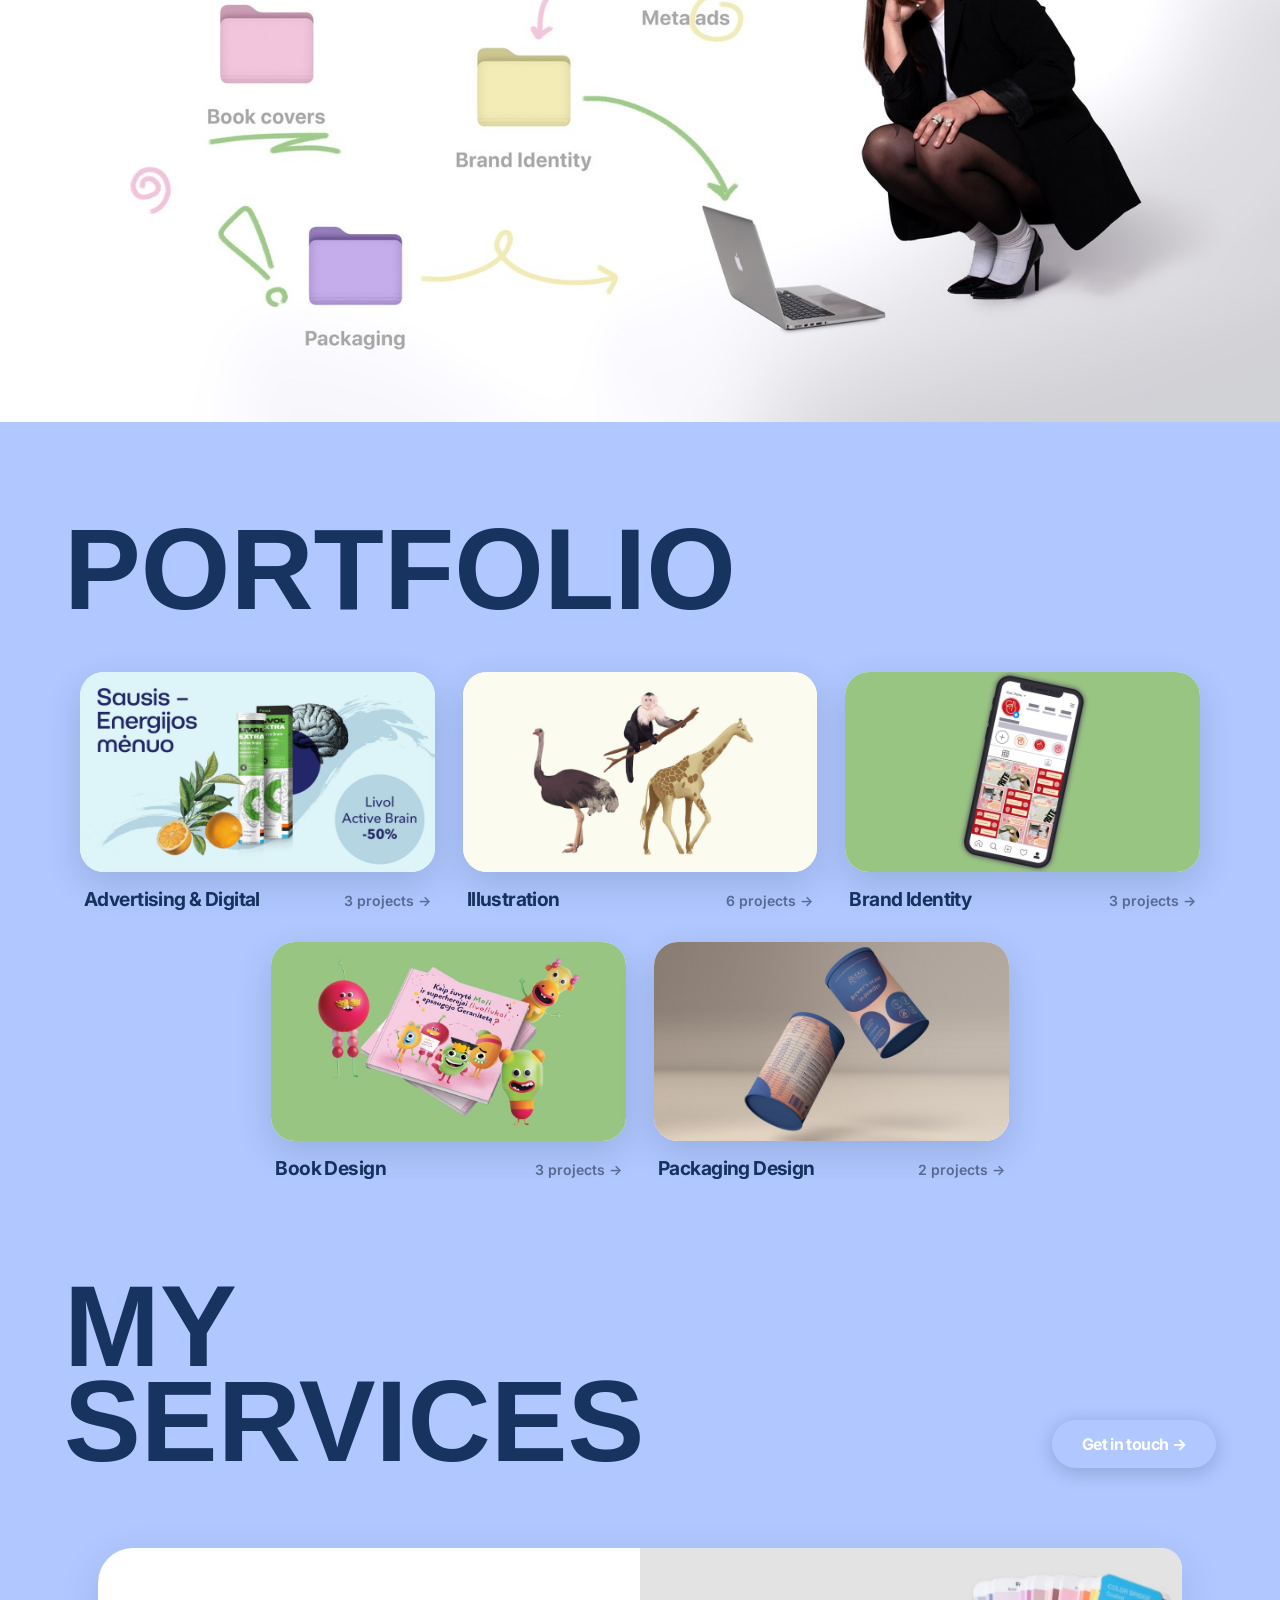
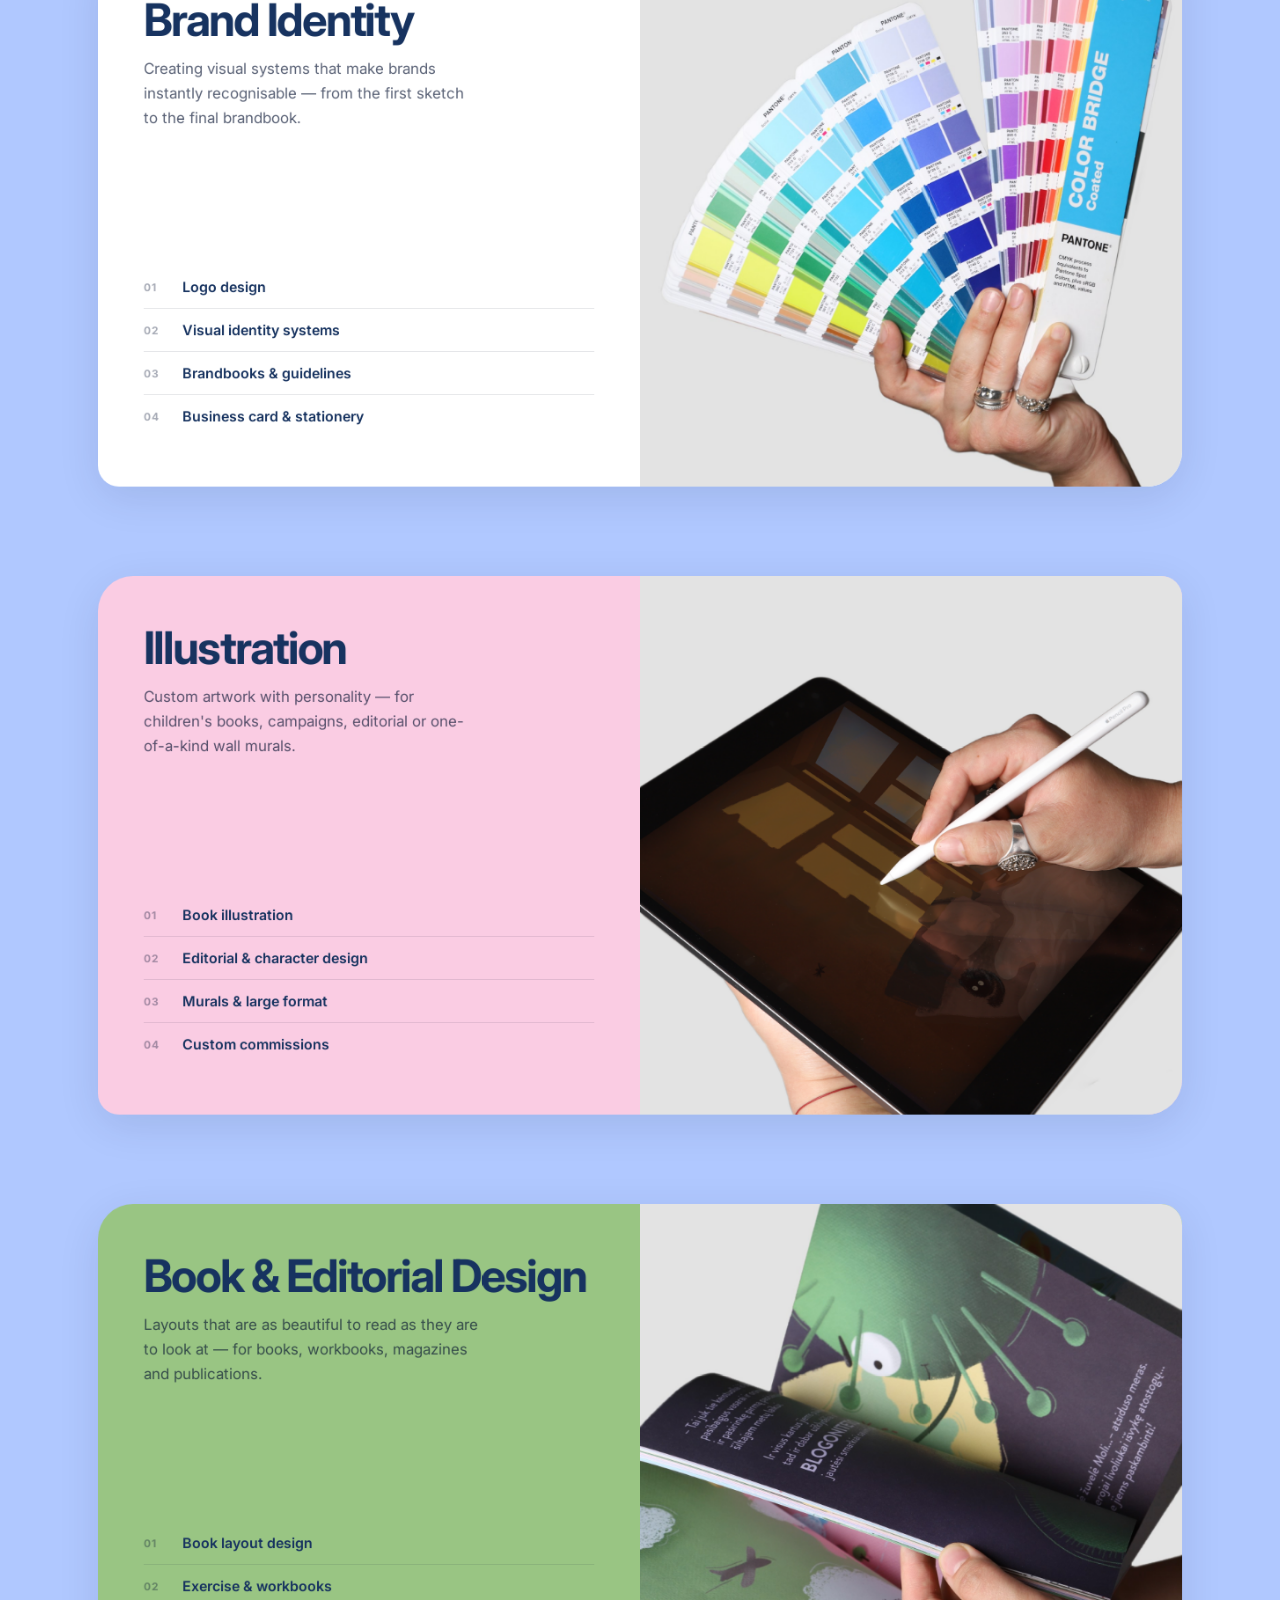
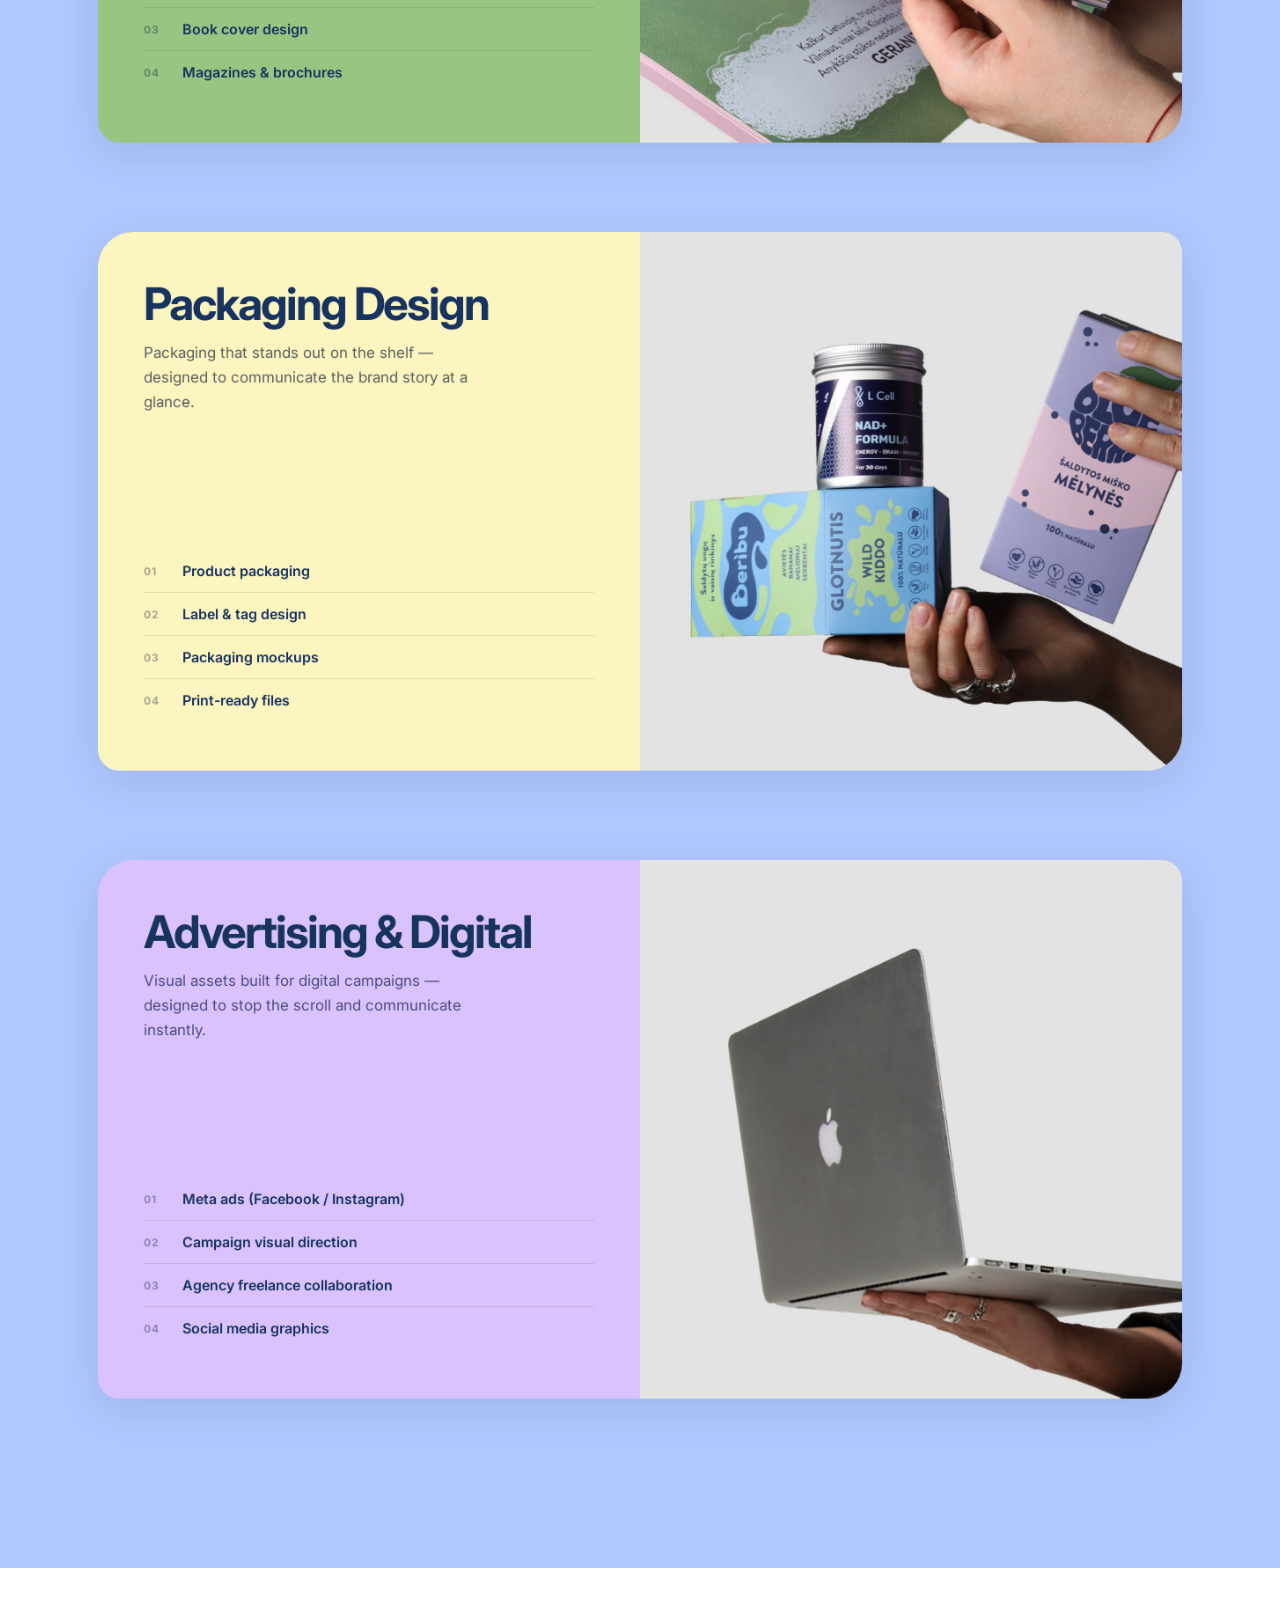
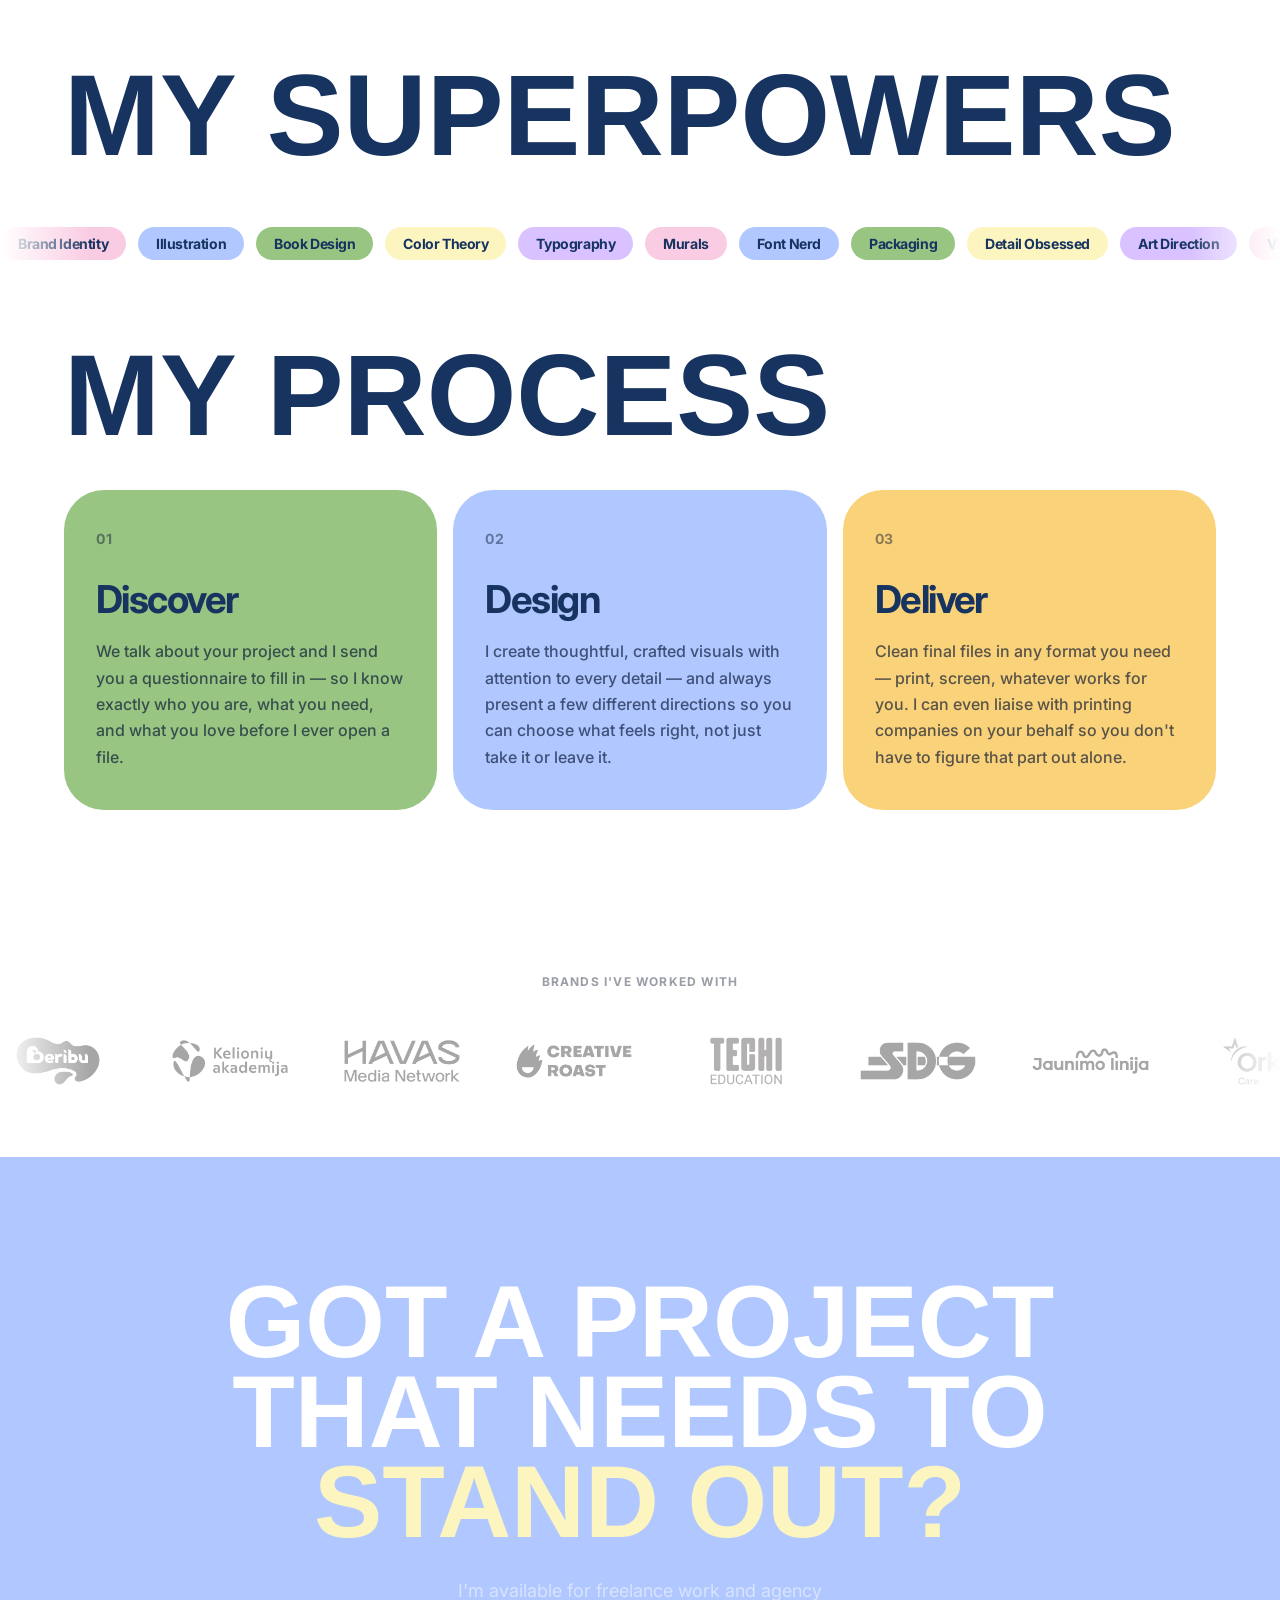
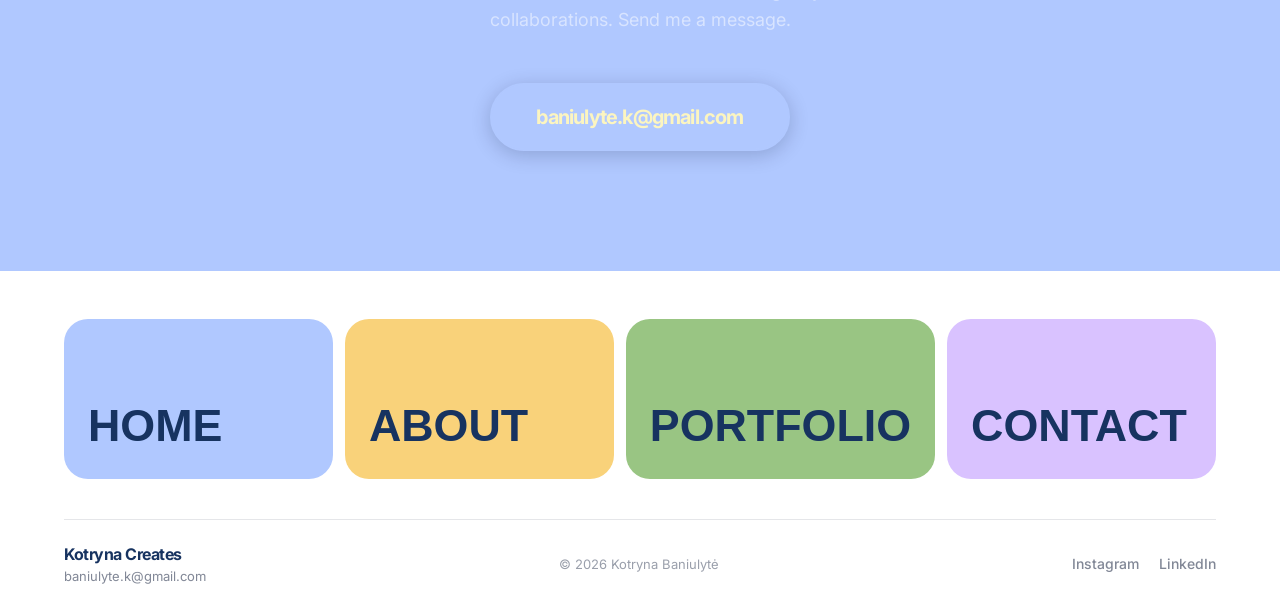
==== commit f5fb9e53: "Rework Selected Work into Portfolio: category cards + pages - Replace stacking Selected Work with 5 " ====
--- a/index.html
+++ b/index.html
@@ -27,7 +27,7 @@
       <div class="nav-links">
         <a href="#about"    class="nav-btn nav-btn--green">About</a>
         <a href="#services" class="nav-btn nav-btn--orange">Services</a>
-        <a href="#work"     class="nav-btn nav-btn--blue">Work</a>
+        <a href="#work"     class="nav-btn nav-btn--blue">Portfolio</a>
         <a href="#contact"  class="nav-btn nav-btn--purple nav-btn--active">Contact</a>
       </div>
     </nav>
@@ -77,6 +77,16 @@
     </div>
   </section>
 
+  <!-- ═══ WORK / PORTFOLIO ═══ -->
+  <section class="work-section" id="work">
+    <div class="container">
+      <div class="section-head">
+        <h2 class="section-title">Portfolio</h2>
+      </div>
+    </div>
+    <div class="work-stack" id="work-stack"></div>
+  </section>
+
   <!-- ═══ SERVICES — sticky stacking cards ═══ -->
   <section class="services-section" id="services">
     <div class="container">
@@ -177,17 +187,6 @@
         </div>
       </div>
 
-    </div>
-  </section>
-
-  <!-- ═══ WORK ═══ -->
-  <section class="work-section" id="work">
-    <div class="container">
-      <div class="section-head">
-        <h2 class="section-title">Selected<br>Work</h2>
-      </div>
-    </div>
-    <div class="work-stack" id="work-stack"></div>
     </div>
   </section>
 
@@ -335,7 +334,7 @@
       <div class="footer-cards">
         <a class="footer-card footer-card--blue"   href="#top">Home</a>
         <a class="footer-card footer-card--orange" href="#about">About</a>
-        <a class="footer-card footer-card--green"  href="#work">Work</a>
+        <a class="footer-card footer-card--green"  href="#work">Portfolio</a>
         <a class="footer-card footer-card--purple" href="#contact">Contact</a>
       </div>
       <div class="footer-bottom">
--- a/style.css
+++ b/style.css
@@ -235,53 +235,52 @@
 }
 
 /* ═══ WORK ═══ */
-.work-section { background: var(--blue-bg); padding: 100px 0 120px; }
+.work-section { background: var(--blue-bg); padding: 100px 0 0; }
 .work-section .section-head { margin-bottom: 56px; }
 .work-stack { padding: 0 24px; }
 
-.work-card {
-  position: sticky; top: 90px;
-  background: var(--white); border-radius: 40px;
-  padding: 56px 52px; overflow: hidden;
-  display: grid; grid-template-columns: 1fr 1fr; column-gap: 56px;
+/* ═══ CATEGORY CARDS — simple cards, 3 on top row + 2 centered below ═══ */
+.folder-grid {
+  max-width: 1120px; margin: 0 auto;
+  display: grid; grid-template-columns: repeat(6, 1fr);
+  gap: 32px 28px; align-items: start;
+}
+/* every card spans two of six columns → 3 per row */
+.folder-card {
+  grid-column: span 2;
+  --accent: #3aa17e; --accent-ink: #fff;
+  display: flex; flex-direction: column;
+  text-decoration: none; cursor: pointer;
+}
+/* second row: two cards, centered (offset by one column each side) */
+.folder-card:nth-child(4) { grid-column: 2 / span 2; }
+.folder-card:nth-child(5) { grid-column: 4 / span 2; }
+
+.folder-thumb {
+  position: relative; width: 100%; aspect-ratio: 16 / 9;
+  border-radius: 24px; overflow: hidden; background: var(--white);
+  box-shadow: 0 12px 36px rgba(3,15,46,0.14);
   margin-bottom: 16px;
-  box-shadow: 0 12px 48px rgba(3,15,46,0.10);
-  will-change: transform; transform-origin: center top;
-}
-.work-card:nth-child(1) { z-index: 1; }
-.work-card:nth-child(2) { z-index: 2; }
-.work-card:nth-child(3) { z-index: 3; }
-.work-card:nth-child(4) { z-index: 4; }
-.work-card:nth-child(5) { z-index: 5; }
-.work-card:last-child { margin-bottom: 0; }
-
-.work-header { display: flex; flex-direction: column; gap: 16px; }
-.work-category { font-weight: 700; font-size: clamp(32px, 4vw, 56px); letter-spacing: -0.04em; color: var(--navy); line-height: 1; }
-.work-projects { display: flex; flex-direction: column; }
-.work-projects li {
-  display: flex; align-items: center; justify-content: space-between; gap: 16px;
-  padding: 16px 4px;
-  border-bottom: 1px solid rgba(3,15,46,0.12);
-  color: var(--navy);
-  font-size: clamp(17px, 1.7vw, 23px); font-weight: 700; letter-spacing: -0.03em;
-  line-height: 1.1; cursor: pointer;
-  transition: color 0.2s, padding 0.25s cubic-bezier(0.34,1.4,0.64,1);
-}
-.work-projects li:first-child { border-top: 1px solid rgba(3,15,46,0.12); }
-/* always-visible arrow — signals each row opens a project page */
-.work-projects li::after {
-  content: "→";
-  flex-shrink: 0; font-size: 19px; font-weight: 700;
-  color: rgba(3,15,46,0.3);
-  transition: transform 0.25s cubic-bezier(0.34,1.4,0.64,1), color 0.2s;
-}
-.work-projects li:hover { color: var(--blue); padding-left: 12px; }
-.work-projects li:hover::after { color: var(--blue); transform: translateX(5px); }
-.work-icon { display: none; }
-
-.work-image { overflow: hidden; border-radius: 32px; aspect-ratio: 16 / 9; }
-.work-image img { width: 100%; height: 100%; object-fit: cover; transition: transform 0.6s; }
-.work-card:hover .work-image img { transform: scale(1.04); }
+}
+.folder-thumb img {
+  width: 100%; height: 100%; object-fit: cover; display: block;
+  transition: transform 0.5s cubic-bezier(0.34,1.1,0.64,1);
+}
+.folder-card:hover .folder-thumb { box-shadow: 0 20px 48px rgba(3,15,46,0.24); }
+.folder-card:hover .folder-thumb img { transform: scale(1.05); }
+
+/* label under the card */
+.folder-label { display: flex; align-items: baseline; justify-content: space-between; gap: 12px; padding: 0 4px; }
+.folder-name {
+  font-weight: 700; font-size: clamp(18px, 1.5vw, 23px); letter-spacing: -0.03em;
+  color: var(--navy); line-height: 1.15; transition: color 0.2s;
+}
+.folder-meta {
+  flex-shrink: 0; font-size: 14px; font-weight: 600; color: rgba(3,15,46,0.5);
+  transition: color 0.2s, transform 0.25s cubic-bezier(0.34,1.4,0.64,1);
+}
+.folder-card:hover .folder-name { color: var(--yellow); }
+.folder-card:hover .folder-meta { color: var(--yellow); transform: translateX(3px); }
 
 /* same slide-in values as the template */
 .card[data-dir="left"]  { opacity: 0; transform: translate3d(-180px, 0, 0) scale(0.85); transition: transform 0.75s cubic-bezier(0.34,1.2,0.64,1), opacity 0.5s ease; }
@@ -436,22 +435,13 @@
   .services-stack { padding-bottom: 36px; }
   .work-section { padding-top: 48px; }
 
-  /* Work cards: uniform height so the sticky stack hides each card cleanly.
-     Image sits on top and fills the spare space (stays big, no empty gap);
-     text sits below. */
-  .work-card {
-    display: flex; flex-direction: column;
-    height: 500px; padding: 0; column-gap: 0; overflow: hidden;
-  }
-  .work-image {
-    order: -1; flex: 1 1 auto; min-height: 150px;
-    aspect-ratio: auto; border-radius: 0;
-  }
-  .work-image img { height: 100%; object-fit: cover; }
-  .work-header { padding: 22px 26px 26px; gap: 10px; }
-  .work-category { font-size: 24px; }
-  .work-projects li { padding: 11px 2px; font-size: 16px; }
-  .work-projects li::after { font-size: 16px; }
+  /* Category cards: two per row on tablet/phone, reset the 6-col placement */
+  .folder-grid { grid-template-columns: repeat(2, 1fr); gap: 24px 18px; }
+  .folder-card,
+  .folder-card:nth-child(4),
+  .folder-card:nth-child(5) { grid-column: auto; }
+  /* a lone 5th card centers under the two above */
+  .folder-card:nth-child(5) { grid-column: 1 / -1; max-width: 50%; justify-self: center; }
 
   .process-grid { grid-template-columns: 1fr; }
   .process-section { padding-bottom: 40px; }
